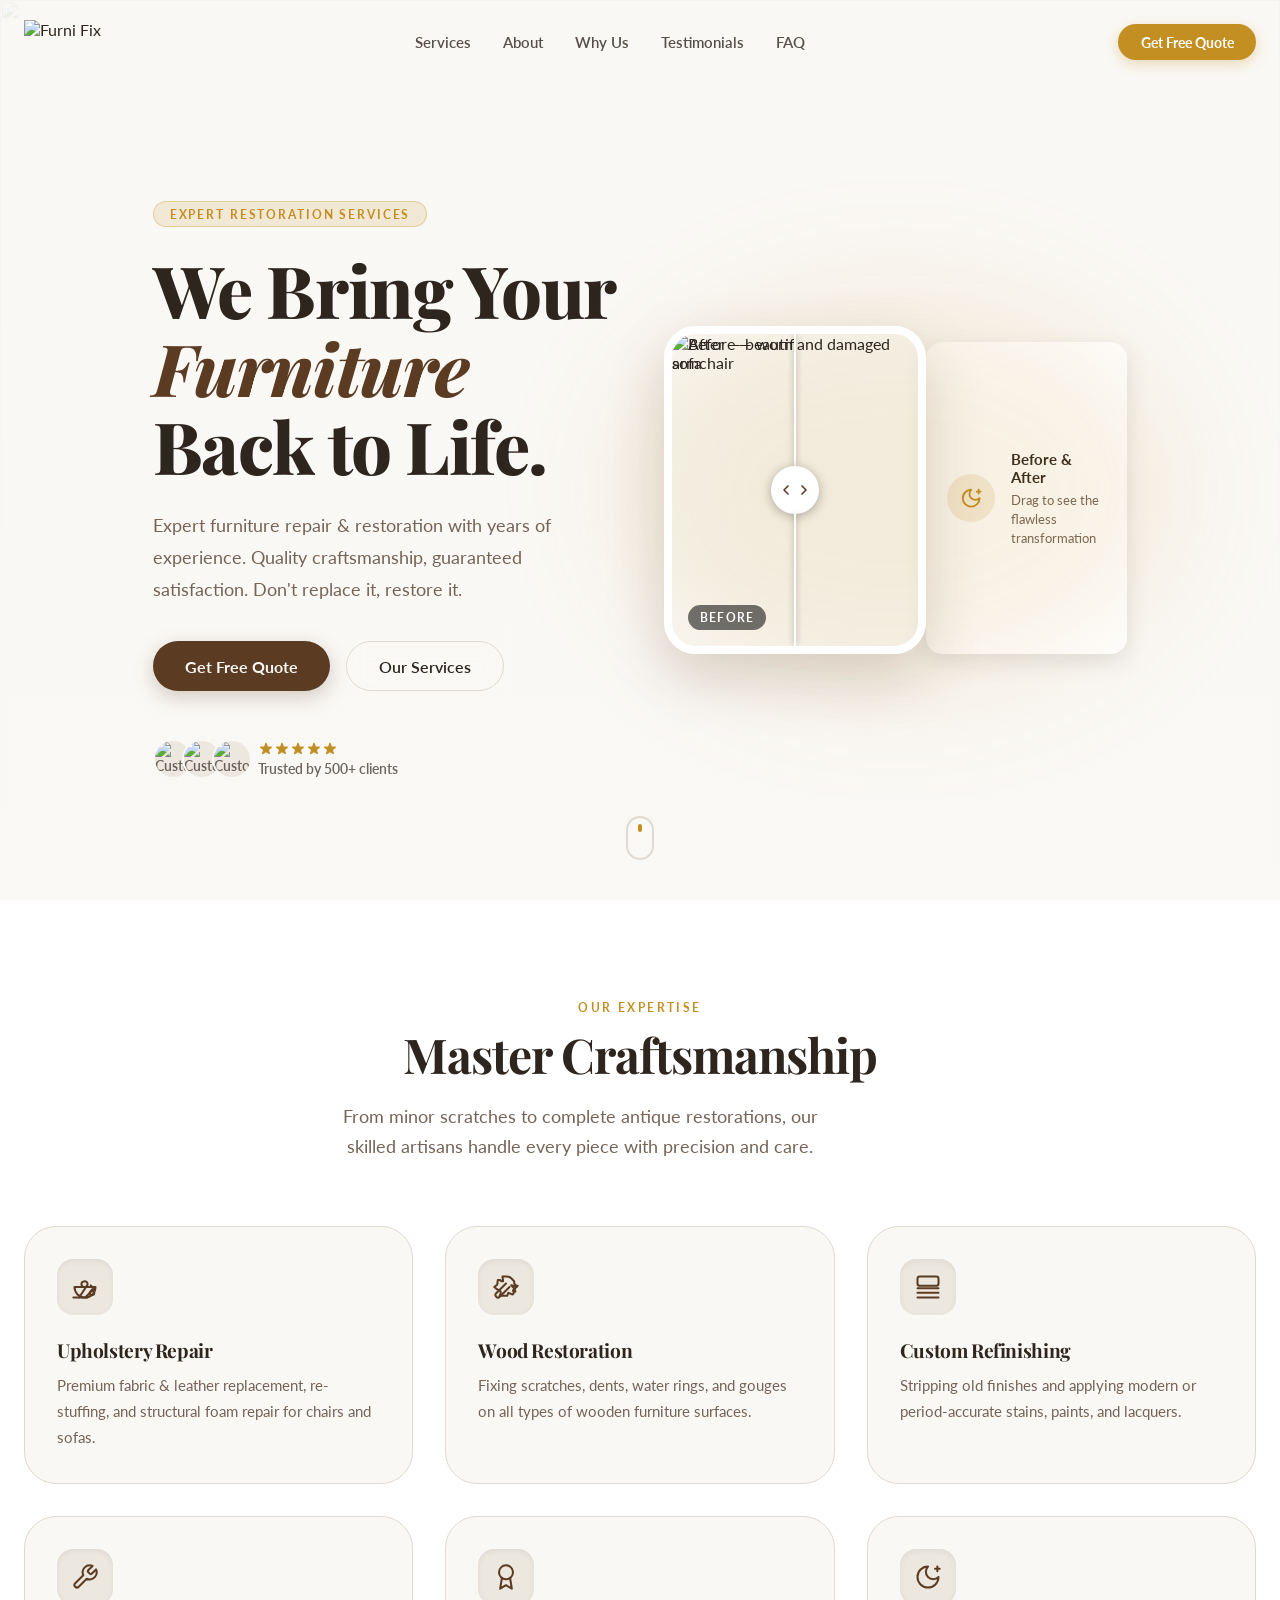
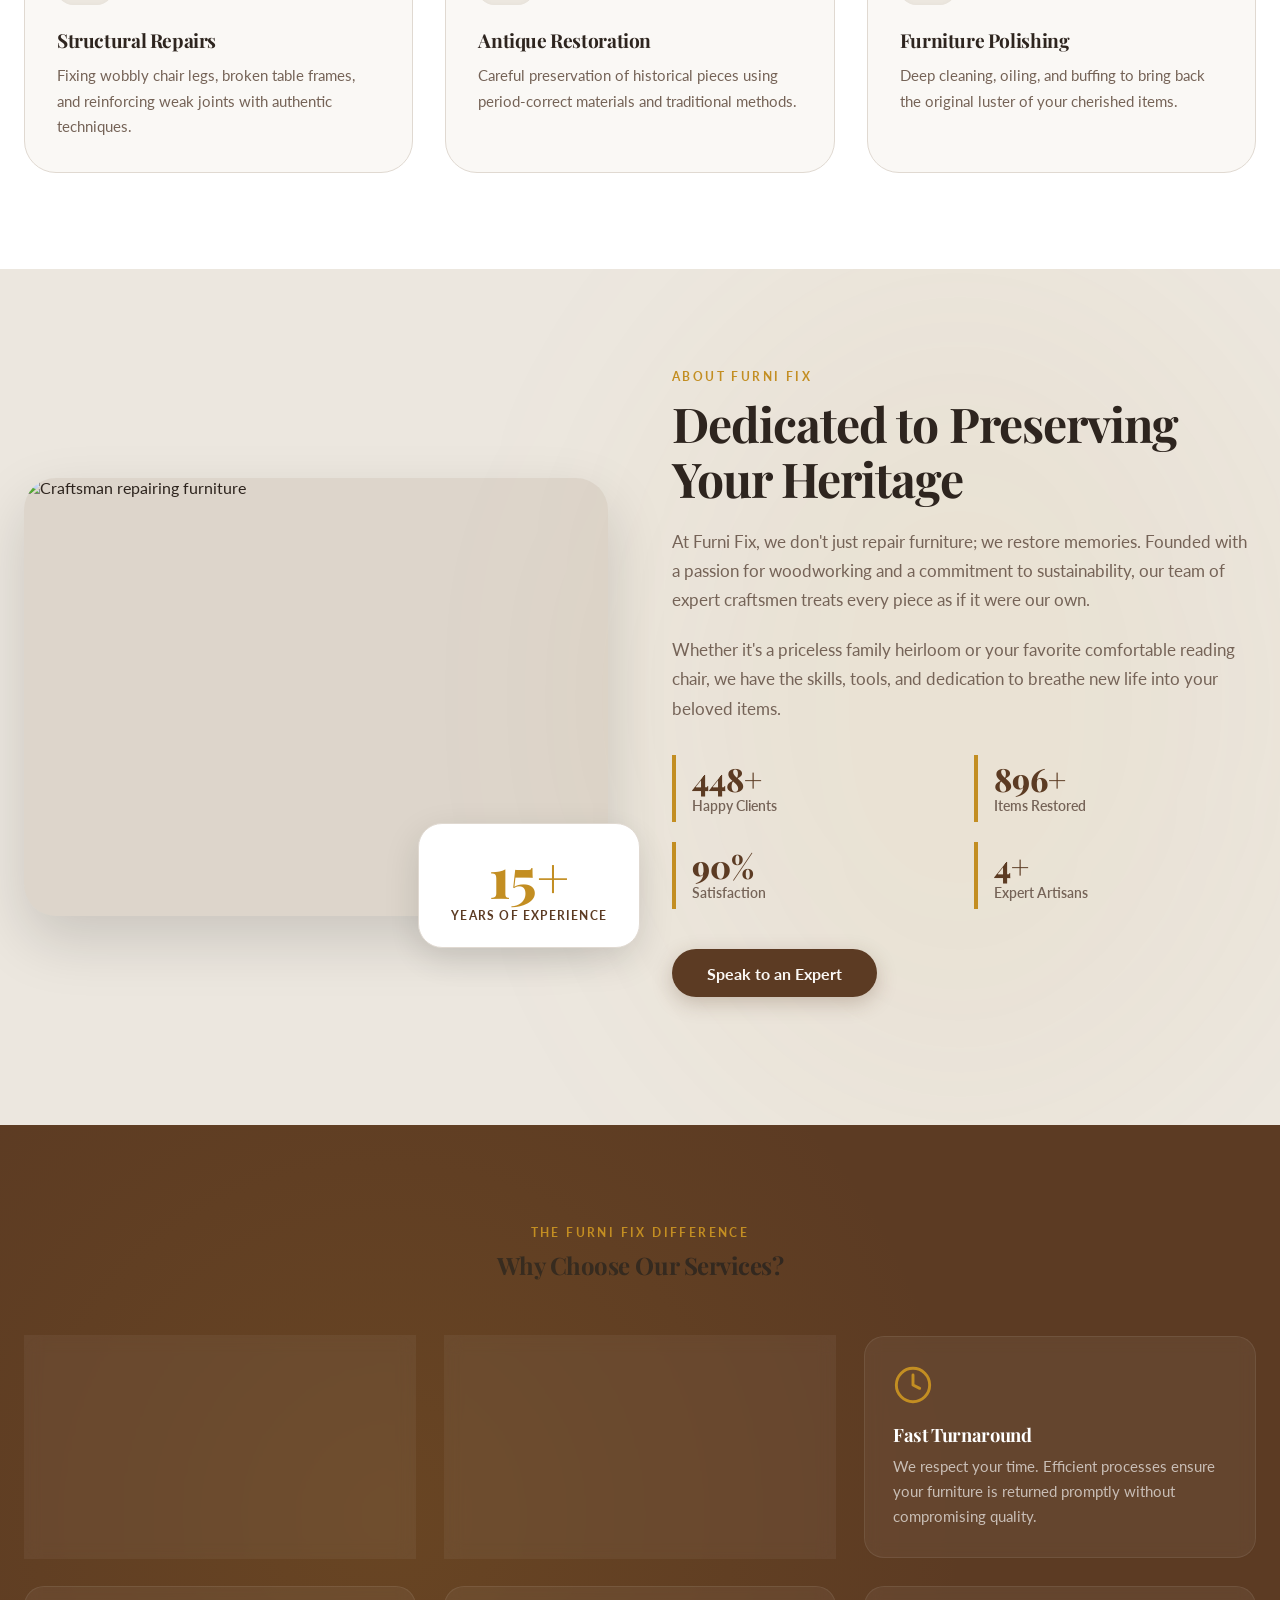
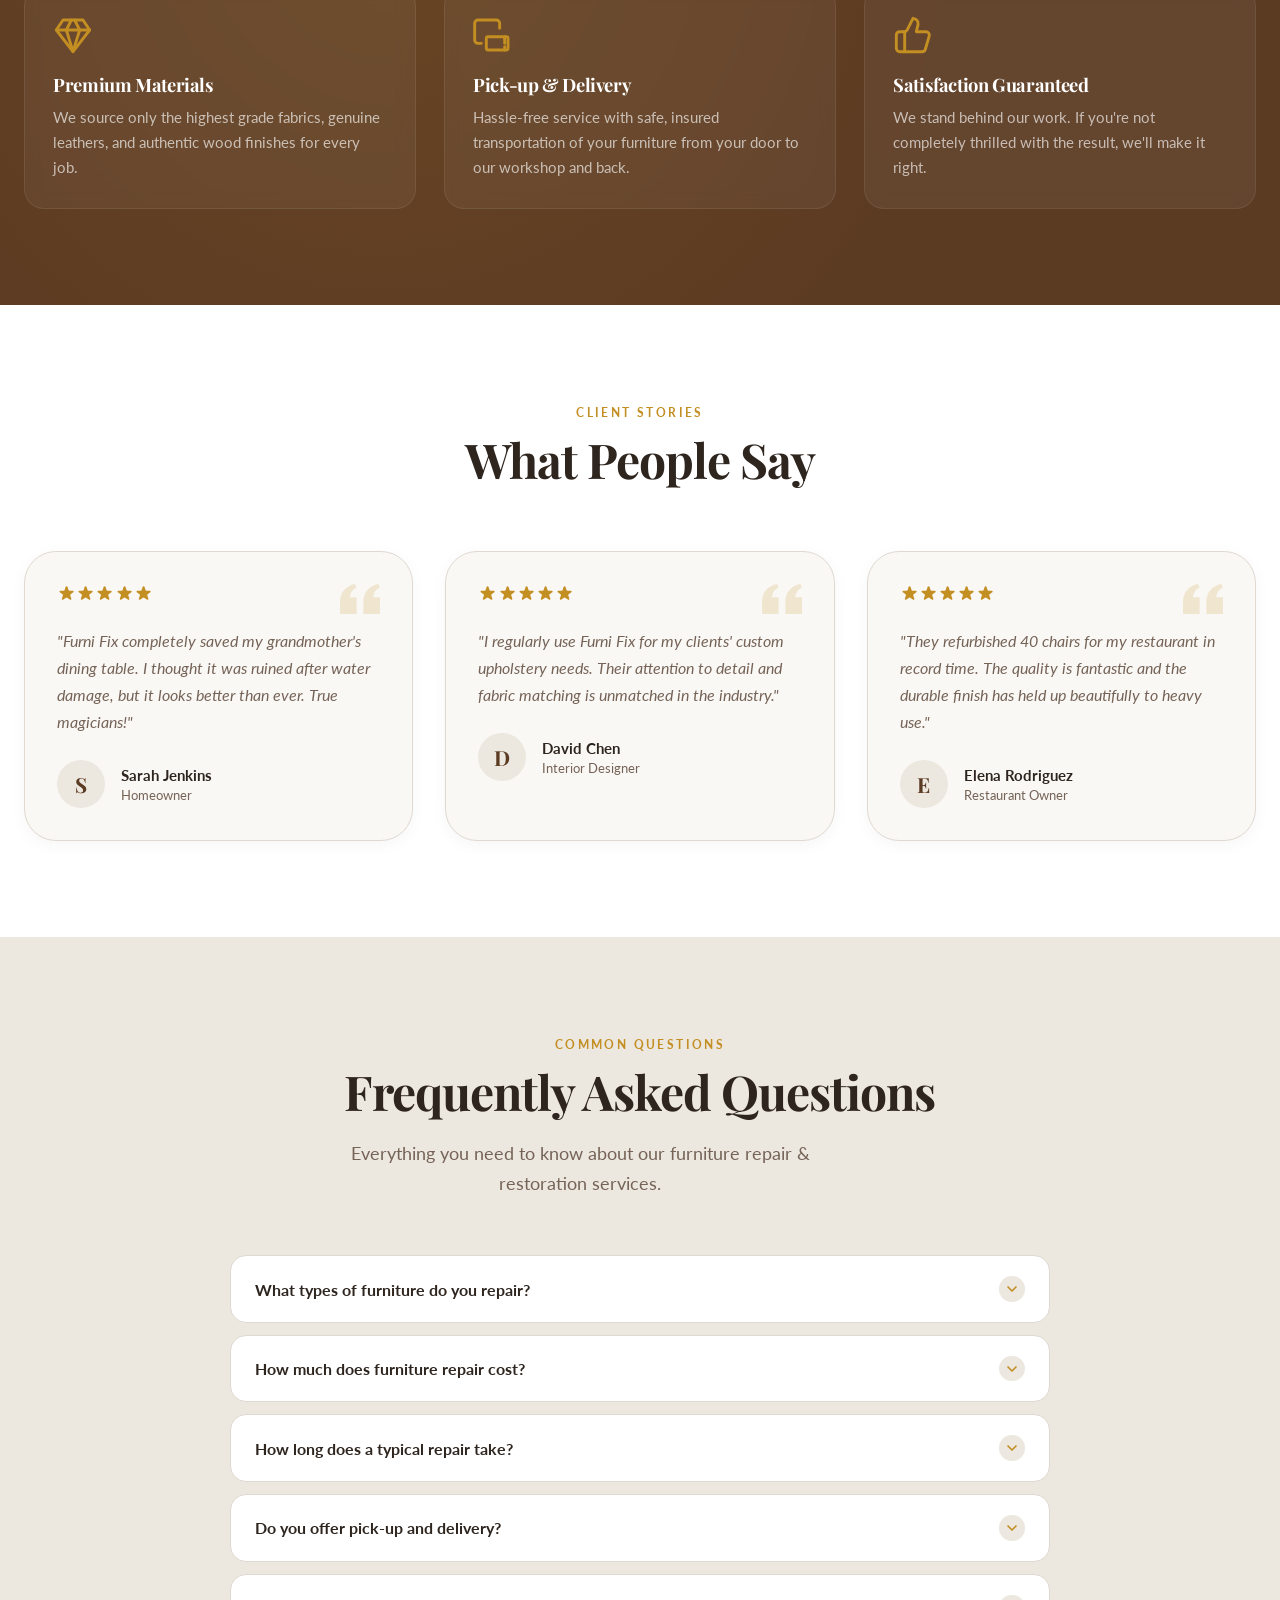
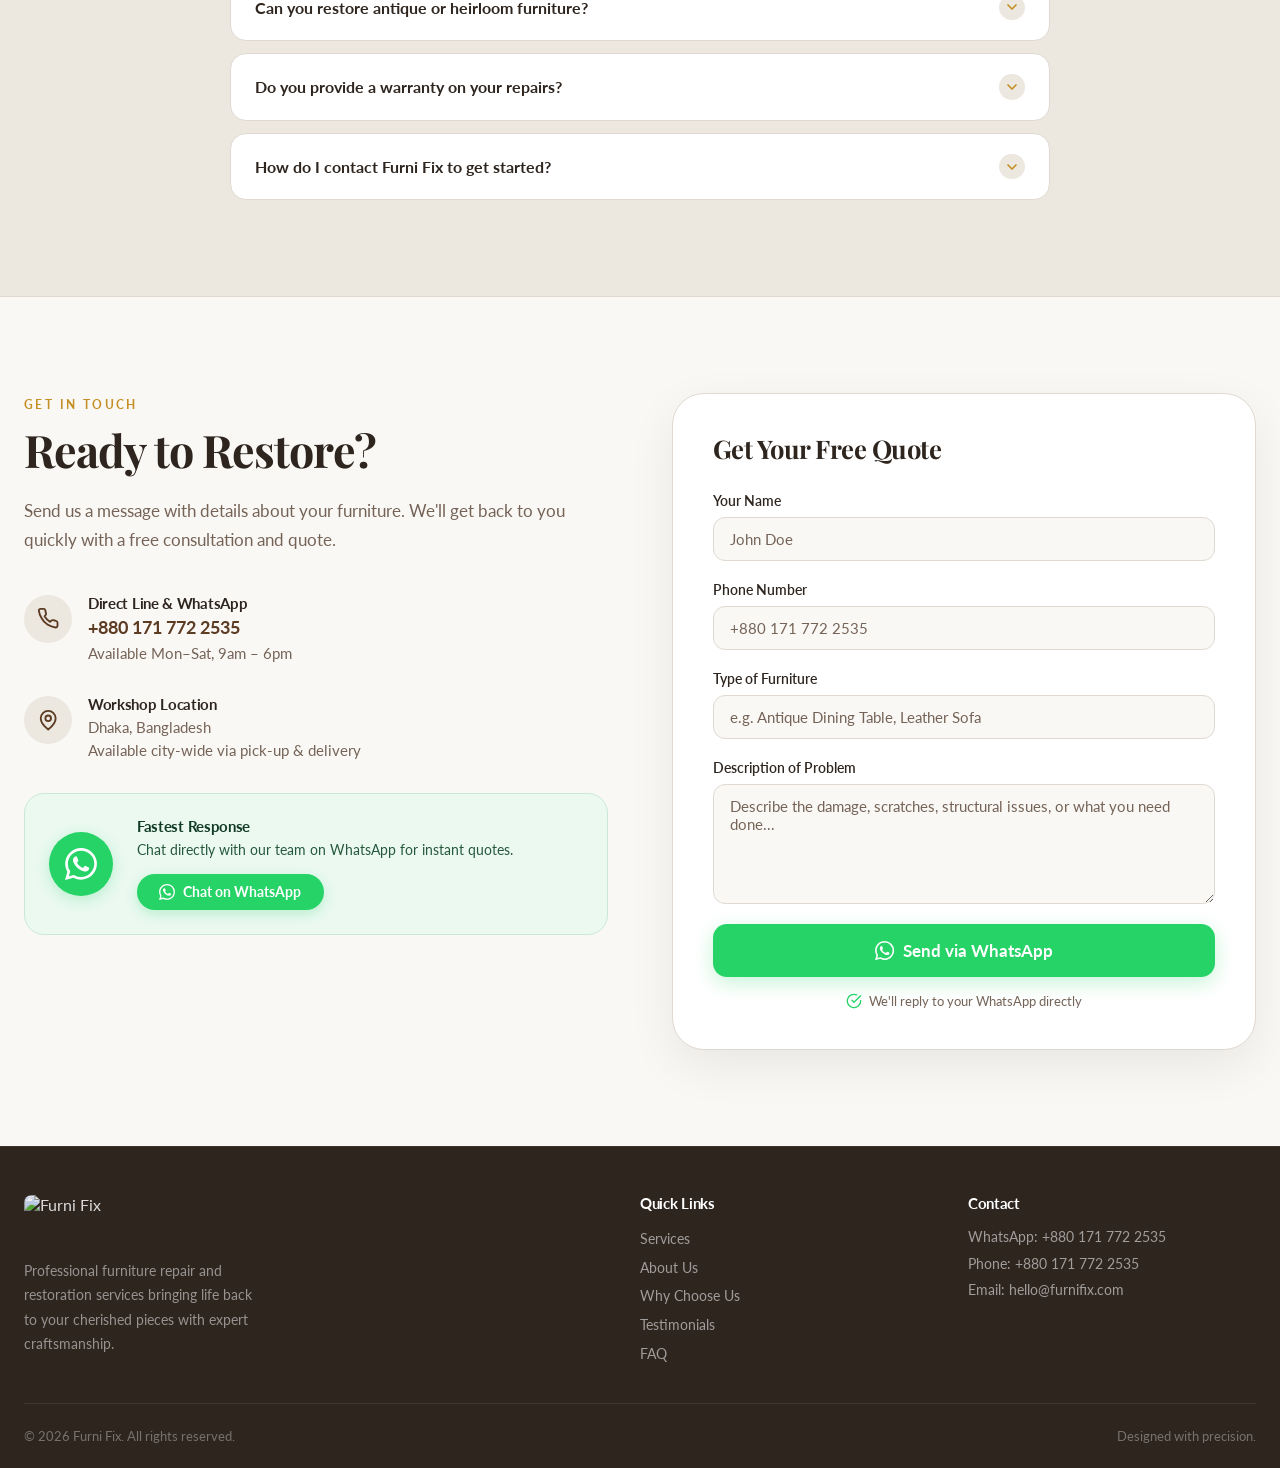
==== v3/index.html @ d0c49028 "added Favicon and Meta Share" ====
<!DOCTYPE html>
<html lang="en">
<head>
  <meta charset="UTF-8" />
  <meta name="viewport" content="width=device-width, initial-scale=1.0" />

  <!-- ── PRIMARY SEO ── -->
  <title>Furni Fix — Expert Furniture Repair & Restoration in Dhaka, Bangladesh</title>
  <link rel="icon" type="image/png" href="https://i.postimg.cc/NfFMKH6V/FAVICON.png">
  <meta name="description" content="Furni Fix offers professional furniture repair & restoration in Dhaka. We fix sofas, chairs, wooden tables, antiques & more. 500+ happy clients. Get a free WhatsApp quote today!" />
  <meta name="keywords" content="furniture repair Dhaka, furniture restoration Bangladesh, sofa repair, wood repair, upholstery repair, antique restoration, furniture polishing, Furni Fix" />
  <meta name="author" content="Furni Fix" />
  <meta name="robots" content="index, follow" />
  <link rel="canonical" href="https://furnifix.com/" />

  <!-- ── OPEN GRAPH (Facebook / LinkedIn / WhatsApp) ── -->
  <meta property="og:type" content="website" />
  <meta property="og:site_name" content="Furni Fix" />
  <meta property="og:title" content="Furni Fix — Expert Furniture Repair & Restoration in Dhaka" />
  <meta property="og:description" content="Professional furniture repair & restoration in Dhaka. We fix sofas, chairs, wooden tables & antiques. 500+ happy clients. Get a free quote on WhatsApp!" />
  <meta property="og:image" content="https://i.postimg.cc/pXQHXV7C/White-Black-Bold-Minimalist-Furniture-Collection-Instagram-Story-20260331-184851-0000.jpg?auto=format&fit=crop&w=1200&q=80" />
  <meta property="og:locale" content="en_BD" />

  <!-- ── TWITTER CARD ── -->
  <meta name="twitter:card" content="summary_large_image" />
  <meta name="twitter:title" content="Furni Fix — Expert Furniture Repair & Restoration" />
  <meta name="twitter:description" content="Professional furniture repair & restoration in Dhaka. Free quote via WhatsApp." />
  <meta name="twitter:image" content="https://images.unsplash.com/photo-1592078615290-033ee584e267?auto=format&fit=crop&w=1200&q=80" />

  <!-- ── TWITTER CARD ── -->
  <meta name="twitter:card" content="summary_large_image" />
  <meta name="twitter:title" content="Furni Fix — Expert Furniture Repair & Restoration" />
  <meta name="twitter:description" content="Professional furniture repair & restoration in Dhaka. Free quote via WhatsApp." />
  <meta name="twitter:image" content="https://images.unsplash.com/photo-1592078615290-033ee584e267?auto=format&fit=crop&w=1200&q=80" />

  <!-- ── STRUCTURED DATA (JSON-LD) ── -->
  <script type="application/ld+json">
  {
    "@context": "https://schema.org",
    "@type": "LocalBusiness",
    "name": "Furni Fix",
    "description": "Professional furniture repair and restoration services in Dhaka, Bangladesh. Expert craftsmen handling upholstery, wood restoration, antique pieces, and more.",
    "telephone": "+8801717722535",
    "priceRange": "$$",
    "image": "https://images.unsplash.com/photo-1592078615290-033ee584e267?auto=format&fit=crop&w=800&q=80",
    "address": {
      "@type": "PostalAddress",
      "addressLocality": "Dhaka",
      "addressCountry": "BD"
    },
    "openingHoursSpecification": [
      {
        "@type": "OpeningHoursSpecification",
        "dayOfWeek": ["Monday","Tuesday","Wednesday","Thursday","Friday","Saturday"],
        "opens": "09:00",
        "closes": "18:00"
      }
    ],
    "aggregateRating": {
      "@type": "AggregateRating",
      "ratingValue": "5",
      "reviewCount": "500"
    },
    "sameAs": ["https://wa.me/8801717722535"],
    "hasOfferCatalog": {
      "@type": "OfferCatalog",
      "name": "Furniture Repair Services",
      "itemListElement": [
        {"@type": "Offer", "itemOffered": {"@type": "Service", "name": "Upholstery Repair"}},
        {"@type": "Offer", "itemOffered": {"@type": "Service", "name": "Wood Restoration"}},
        {"@type": "Offer", "itemOffered": {"@type": "Service", "name": "Custom Refinishing"}},
        {"@type": "Offer", "itemOffered": {"@type": "Service", "name": "Structural Repairs"}},
        {"@type": "Offer", "itemOffered": {"@type": "Service", "name": "Antique Restoration"}},
        {"@type": "Offer", "itemOffered": {"@type": "Service", "name": "Furniture Polishing"}}
      ]
    },
    "potentialAction": {
      "@type": "ContactAction",
      "target": "https://wa.me/8801717722535",
      "name": "WhatsApp Us"
    }
  }
  </script>

  <!-- ── FAQ STRUCTURED DATA ── -->
  <script type="application/ld+json">
  {
    "@context": "https://schema.org",
    "@type": "FAQPage",
    "mainEntity": [
      {
        "@type": "Question",
        "name": "What types of furniture do you repair?",
        "acceptedAnswer": {"@type": "Answer", "text": "We repair all types — wooden furniture, sofas, armchairs, dining tables, beds, antiques, cabinets, and more."}
      },
      {
        "@type": "Question",
        "name": "Do you offer pick-up and delivery?",
        "acceptedAnswer": {"@type": "Answer", "text": "Yes! We provide insured door-to-door pick-up and delivery across Dhaka."}
      },
      {
        "@type": "Question",
        "name": "How long does a typical repair take?",
        "acceptedAnswer": {"@type": "Answer", "text": "Most repairs are completed within 3–7 business days depending on the complexity of the work."}
      },
      {
        "@type": "Question",
        "name": "How do I get a price quote?",
        "acceptedAnswer": {"@type": "Answer", "text": "Simply send us a WhatsApp message at +8801717722535 with a photo of your furniture and we'll provide a free quote within hours."}
      },
      {
        "@type": "Question",
        "name": "Do you work on antique or heirloom pieces?",
        "acceptedAnswer": {"@type": "Answer", "text": "Absolutely. We specialize in antique restoration using period-correct materials and traditional joinery techniques to preserve historical value."}
      }
    ]
  }
  </script>

  <link rel="stylesheet" href="style.css" />
</head>
<body>

  <!-- Progress bar -->
  <div id="progress-bar"></div>

  <!-- ===== NAVBAR ===== -->
  <header id="navbar">
    <div class="container nav-inner">
      <a href="#" class="logo" aria-label="Furni Fix Home">
        <img class="logo-img" src="https://i.postimg.cc/131dwY5B/Furni-Fix-Logos-inspired-by-HATIL-2-20260331-153311-00.png" alt="Furni Fix" />
      </a>

      <nav class="nav-links" aria-label="Main navigation">
        <a href="#services">Services</a>
        <a href="#about">About</a>
        <a href="#why-us">Why Us</a>
        <a href="#testimonials">Testimonials</a>
        <a href="#faq">FAQ</a>
      </nav>

      <a href="#contact" class="btn-nav-cta" id="nav-cta">Get Free Quote</a>

      <button class="hamburger" id="hamburger" aria-label="Open menu" aria-expanded="false">
        <span></span><span></span><span></span>
      </button>
    </div>
  </header>

  <!-- Mobile Menu -->
  <div class="mobile-menu" id="mobile-menu" role="dialog" aria-modal="true" aria-label="Navigation menu">
    <button class="mobile-close" id="mobile-close" aria-label="Close menu">&times;</button>
    <a href="#services" class="mobile-link">Services</a>
    <a href="#about" class="mobile-link">About</a>
    <a href="#why-us" class="mobile-link">Why Us</a>
    <a href="#testimonials" class="mobile-link">Testimonials</a>
    <a href="#faq" class="mobile-link">FAQ</a>
    <a href="#contact" class="mobile-link" style="color:var(--accent)">Get Free Quote</a>
  </div>

  <!-- ===== HERO ===== -->
  <section id="hero">
    <div class="hero-bg">
      <img src="https://images.unsplash.com/photo-1555041469-a586c61ea9bc?auto=format&fit=crop&w=1600&q=60" alt="" aria-hidden="true" />
      <div class="hero-bg-overlay"></div>
    </div>

    <div class="container">
      <div class="hero-inner">
        <!-- Text -->
        <div class="hero-content reveal-left">
          <div class="hero-badge">Expert Restoration Services</div>
          <h1 class="hero-title">
            We Bring Your<br>
            <span class="italic">Furniture</span><br>
            Back to Life.
          </h1>
          <p class="hero-desc">
            Expert furniture repair &amp; restoration with years of experience. Quality craftsmanship, guaranteed satisfaction. Don't replace it, restore it.
          </p>
          <div class="hero-btns">
            <a href="#contact" class="btn-primary">Get Free Quote</a>
            <a href="#services" class="btn-outline">Our Services</a>
          </div>
          <div class="hero-proof">
            <div class="avatars">
              <div class="avatar"><img src="https://images.unsplash.com/photo-1534528741775-53994a69daeb?auto=format&fit=crop&w=100&h=100&q=80" alt="Customer" /></div>
              <div class="avatar"><img src="https://images.unsplash.com/photo-1506794778202-cad84cf45f1d?auto=format&fit=crop&w=100&h=100&q=80" alt="Customer" /></div>
              <div class="avatar"><img src="https://images.unsplash.com/photo-1531746020798-e6953c6e8e04?auto=format&fit=crop&w=100&h=100&q=80" alt="Customer" /></div>
            </div>
            <div>
              <div class="stars">
                <!-- 5 stars -->
                <svg viewBox="0 0 20 20" fill="currentColor"><path d="M9.049 2.927c.3-.921 1.603-.921 1.902 0l1.07 3.292a1 1 0 00.95.69h3.462c.969 0 1.371 1.24.588 1.81l-2.8 2.034a1 1 0 00-.364 1.118l1.07 3.292c.3.921-.755 1.688-1.54 1.118l-2.8-2.034a1 1 0 00-1.175 0l-2.8 2.034c-.784.57-1.838-.197-1.539-1.118l1.07-3.292a1 1 0 00-.364-1.118L2.98 8.72c-.783-.57-.38-1.81.588-1.81h3.461a1 1 0 00.951-.69l1.07-3.292z"/></svg>
                <svg viewBox="0 0 20 20" fill="currentColor"><path d="M9.049 2.927c.3-.921 1.603-.921 1.902 0l1.07 3.292a1 1 0 00.95.69h3.462c.969 0 1.371 1.24.588 1.81l-2.8 2.034a1 1 0 00-.364 1.118l1.07 3.292c.3.921-.755 1.688-1.54 1.118l-2.8-2.034a1 1 0 00-1.175 0l-2.8 2.034c-.784.57-1.838-.197-1.539-1.118l1.07-3.292a1 1 0 00-.364-1.118L2.98 8.72c-.783-.57-.38-1.81.588-1.81h3.461a1 1 0 00.951-.69l1.07-3.292z"/></svg>
                <svg viewBox="0 0 20 20" fill="currentColor"><path d="M9.049 2.927c.3-.921 1.603-.921 1.902 0l1.07 3.292a1 1 0 00.95.69h3.462c.969 0 1.371 1.24.588 1.81l-2.8 2.034a1 1 0 00-.364 1.118l1.07 3.292c.3.921-.755 1.688-1.54 1.118l-2.8-2.034a1 1 0 00-1.175 0l-2.8 2.034c-.784.57-1.838-.197-1.539-1.118l1.07-3.292a1 1 0 00-.364-1.118L2.98 8.72c-.783-.57-.38-1.81.588-1.81h3.461a1 1 0 00.951-.69l1.07-3.292z"/></svg>
                <svg viewBox="0 0 20 20" fill="currentColor"><path d="M9.049 2.927c.3-.921 1.603-.921 1.902 0l1.07 3.292a1 1 0 00.95.69h3.462c.969 0 1.371 1.24.588 1.81l-2.8 2.034a1 1 0 00-.364 1.118l1.07 3.292c.3.921-.755 1.688-1.54 1.118l-2.8-2.034a1 1 0 00-1.175 0l-2.8 2.034c-.784.57-1.838-.197-1.539-1.118l1.07-3.292a1 1 0 00-.364-1.118L2.98 8.72c-.783-.57-.38-1.81.588-1.81h3.461a1 1 0 00.951-.69l1.07-3.292z"/></svg>
                <svg viewBox="0 0 20 20" fill="currentColor"><path d="M9.049 2.927c.3-.921 1.603-.921 1.902 0l1.07 3.292a1 1 0 00.95.69h3.462c.969 0 1.371 1.24.588 1.81l-2.8 2.034a1 1 0 00-.364 1.118l1.07 3.292c.3.921-.755 1.688-1.54 1.118l-2.8-2.034a1 1 0 00-1.175 0l-2.8 2.034c-.784.57-1.838-.197-1.539-1.118l1.07-3.292a1 1 0 00-.364-1.118L2.98 8.72c-.783-.57-.38-1.81.588-1.81h3.461a1 1 0 00.951-.69l1.07-3.292z"/></svg>
              </div>
              <span>Trusted by 500+ clients</span>
            </div>
          </div>
        </div>

        <!-- Before / After Slider -->
         <div class="hero-img-wrap reveal-right">
          <div class="hero-img-glow"></div>
          <div class="ba-container" id="ba-slider" role="img" aria-label="Before and after furniture restoration comparison">
            <!-- BEFORE (bottom layer — damaged) -->
            <div class="ba-before">
              <img src="https://i.postimg.cc/HkgtN2T7/Before-Restoration-I-Furni-Fix.jpg?auto=format&fit=crop&w=800&q=80" alt="Before — worn and damaged sofa" />
              <span class="ba-label ba-label-before">Before</span>
            </div>
            <!-- AFTER (top layer — restored, clipped) -->
            <div class="ba-after" id="ba-after">
              <img src="https://i.postimg.cc/0yz9LpZx/After-Restoration-I-Furni-Fix.jpg?auto=format&fit=crop&w=800&q=80" alt="After — beautifully restored armchair" />
              <span class="ba-label ba-label-after">After</span>
            </div>
            <!-- Divider handle -->
            <div class="ba-handle" id="ba-handle" aria-label="Drag to compare before and after">
              <div class="ba-line"></div>
              <div class="ba-circle">
                <svg xmlns="http://www.w3.org/2000/svg" viewBox="0 0 24 24" fill="none" stroke="currentColor" stroke-width="2.5" stroke-linecap="round" stroke-linejoin="round"><polyline points="15 18 9 12 15 6"/></svg>
                <svg xmlns="http://www.w3.org/2000/svg" viewBox="0 0 24 24" fill="none" stroke="currentColor" stroke-width="2.5" stroke-linecap="round" stroke-linejoin="round"><polyline points="9 18 15 12 9 6"/></svg>
              </div>
              <div class="ba-line"></div>
            </div>
          </div>
          <!-- Badge below the slider -->
          <div class="ba-badge">
            <div class="ba-badge-icon">
              <svg xmlns="http://www.w3.org/2000/svg" viewBox="0 0 24 24" fill="none" stroke="currentColor" stroke-width="2" stroke-linecap="round" stroke-linejoin="round"><path d="M12 3a6 6 0 0 0 9 9 9 9 0 1 1-9-9Z"/><path d="M20 3v4"/><path d="M22 5h-4"/></svg>
            </div>
            <div>
              <strong>Before &amp; After</strong>
              <span>Drag to see the flawless transformation</span>
            </div>
          </div>
        </div>
      </div>
    </div>

    <!-- Scroll indicator -->
    <div class="scroll-indicator" aria-hidden="true">
      <div class="scroll-dot"></div>
    </div>
  </section>

  <!-- ===== SERVICES ===== -->
  <section id="services">
    <div class="container">
      <div class="services-header">
        <span class="section-label">Our Expertise</span>
        <h2 class="section-title">Master Craftsmanship</h2>
        <p class="section-desc">From minor scratches to complete antique restorations, our skilled artisans handle every piece with precision and care.</p>
      </div>

      <div class="services-grid">
        <!-- Card 1 -->
        <div class="service-card reveal" style="--delay:.0s">
          <div class="service-icon">
            <svg xmlns="http://www.w3.org/2000/svg" viewBox="0 0 24 24" fill="none" stroke="currentColor" stroke-width="1.75" stroke-linecap="round" stroke-linejoin="round">
              <path d="M3 12a9 9 0 0 0 9 9 9 9 0 0 0 9-9H3z"/><path d="M11.38 12a2.4 2.4 0 0 1-.4-4.77 2.4 2.4 0 0 1 3.2 2.77L7 21"/><path d="m16.9 10.67 2.8 2.8-7.1 7.1"/><path d="M2 21h12"/><path d="M18 14.3c.7 .8 2 2.2 2 2.5C20 18 19.1 19 18 19s-2-1-2-2.2c0-.3 1.3-1.7 2-2.5"/>
            </svg>
          </div>
          <h4>Upholstery Repair</h4>
          <p>Premium fabric &amp; leather replacement, re-stuffing, and structural foam repair for chairs and sofas.</p>
        </div>
        <!-- Card 2 -->
        <div class="service-card reveal" style="--delay:.1s">
          <div class="service-icon">
            <svg xmlns="http://www.w3.org/2000/svg" viewBox="0 0 24 24" fill="none" stroke="currentColor" stroke-width="1.75" stroke-linecap="round" stroke-linejoin="round">
              <path d="m15 12-8.373 8.373a1 1 0 1 1-3-3L12 9"/><path d="m18 15 4-4"/><path d="m21.5 11.5-1.914-1.914A2 2 0 0 1 19 8.172V7l-2.26-2.26a6 6 0 0 0-4.202-1.756L9 3 9.5 7H8l-1-1H5l-.5 4L2 12c1 1 2 2 3.5 2.5l1.5 1c.833.833 .5 2.5-.5 4h6.5l1-2.5 1.5.5 2 1 1-1v-2l1.5.5c0-2-1-3-3.5-5.5z"/>
            </svg>
          </div>
          <h4>Wood Restoration</h4>
          <p>Fixing scratches, dents, water rings, and gouges on all types of wooden furniture surfaces.</p>
        </div>
        <!-- Card 3 -->
        <div class="service-card reveal" style="--delay:.2s">
          <div class="service-icon">
            <svg xmlns="http://www.w3.org/2000/svg" viewBox="0 0 24 24" fill="none" stroke="currentColor" stroke-width="1.75" stroke-linecap="round" stroke-linejoin="round">
              <path d="M19 3H5c-1.1 0-2 .9-2 2v4c0 1.1.9 2 2 2h14c1.1 0 2-.9 2-2V5c0-1.1-.9-2-2-2z"/><path d="M3 13h18"/><path d="M3 17h18"/><path d="M3 21h18"/>
            </svg>
          </div>
          <h4>Custom Refinishing</h4>
          <p>Stripping old finishes and applying modern or period-accurate stains, paints, and lacquers.</p>
        </div>
        <!-- Card 4 -->
        <div class="service-card reveal" style="--delay:.3s">
          <div class="service-icon">
            <svg xmlns="http://www.w3.org/2000/svg" viewBox="0 0 24 24" fill="none" stroke="currentColor" stroke-width="1.75" stroke-linecap="round" stroke-linejoin="round">
              <path d="M14.7 6.3a1 1 0 0 0 0 1.4l1.6 1.6a1 1 0 0 0 1.4 0l3.77-3.77a6 6 0 0 1-7.94 7.94l-6.91 6.91a2.12 2.12 0 0 1-3-3l6.91-6.91a6 6 0 0 1 7.94-7.94l-3.76 3.76z"/>
            </svg>
          </div>
          <h4>Structural Repairs</h4>
          <p>Fixing wobbly chair legs, broken table frames, and reinforcing weak joints with authentic techniques.</p>
        </div>
        <!-- Card 5 -->
        <div class="service-card reveal" style="--delay:.4s">
          <div class="service-icon">
            <svg xmlns="http://www.w3.org/2000/svg" viewBox="0 0 24 24" fill="none" stroke="currentColor" stroke-width="1.75" stroke-linecap="round" stroke-linejoin="round">
              <circle cx="12" cy="8" r="6"/><path d="M15.477 12.89 17 22l-5-3-5 3 1.523-9.11"/>
            </svg>
          </div>
          <h4>Antique Restoration</h4>
          <p>Careful preservation of historical pieces using period-correct materials and traditional methods.</p>
        </div>
        <!-- Card 6 -->
        <div class="service-card reveal" style="--delay:.5s">
          <div class="service-icon">
            <svg xmlns="http://www.w3.org/2000/svg" viewBox="0 0 24 24" fill="none" stroke="currentColor" stroke-width="1.75" stroke-linecap="round" stroke-linejoin="round">
              <path d="M12 3a6 6 0 0 0 9 9 9 9 0 1 1-9-9Z"/><path d="M20 3v4"/><path d="M22 5h-4"/>
            </svg>
          </div>
          <h4>Furniture Polishing</h4>
          <p>Deep cleaning, oiling, and buffing to bring back the original luster of your cherished items.</p>
        </div>
      </div>
    </div>
  </section>

  <!-- ===== ABOUT ===== -->
  <section id="about">
    <div class="container">
      <div class="about-grid">
        <!-- Image -->
        <div class="about-img-wrap reveal-left">
          <div class="about-img-inner">
            <img src="https://images.unsplash.com/photo-1540638349517-3abd5afc5847?auto=format&fit=crop&w=1000&q=80" alt="Craftsman repairing furniture" />
          </div>
          <div class="experience-badge">
            <span class="num">15+</span>
            <span class="lbl">Years of Experience</span>
          </div>
        </div>

        <!-- Text -->
        <div class="about-text reveal-right">
          <span class="section-label">About Furni Fix</span>
          <h2 class="section-title">Dedicated to Preserving Your Heritage</h2>
          <p>At Furni Fix, we don't just repair furniture; we restore memories. Founded with a passion for woodworking and a commitment to sustainability, our team of expert craftsmen treats every piece as if it were our own.</p>
          <p>Whether it's a priceless family heirloom or your favorite comfortable reading chair, we have the skills, tools, and dedication to breathe new life into your beloved items.</p>

          <div class="stats-grid">
            <div class="stat-item">
              <span class="stat-num">500+</span>
              <span class="stat-lbl">Happy Clients</span>
            </div>
            <div class="stat-item">
              <span class="stat-num">1000+</span>
              <span class="stat-lbl">Items Restored</span>
            </div>
            <div class="stat-item">
              <span class="stat-num">100%</span>
              <span class="stat-lbl">Satisfaction</span>
            </div>
            <div class="stat-item">
              <span class="stat-num">5+</span>
              <span class="stat-lbl">Expert Artisans</span>
            </div>
          </div>

          <a href="#contact" class="btn-brown">Speak to an Expert</a>
        </div>
      </div>
    </div>
  </section>

  <!-- ===== WHY US ===== -->
  <section id="why-us">
    <div class="container">
      <div class="why-header">
        <span class="section-label">The Furni Fix Difference</span>
        <h2>Why Choose Our Services?</h2>
      </div>

      <div class="why-grid">
        <div class="why-card reveal-scale" style="--delay:.0s">
          <div class="why-icon">
            <svg xmlns="http://www.w3.org/2000/svg" viewBox="0 0 24 24" fill="none" stroke="currentColor" stroke-width="1.75" stroke-linecap="round" stroke-linejoin="round">
              <circle cx="12" cy="8" r="6"/><path d="M15.477 12.89 17 22l-5-3-5 3 1.523-9.11"/>
            </svg>
          </div>
          <h4>Expert Craftsmen</h4>
          <p>Highly trained professionals with decades of combined experience in specialized restoration techniques.</p>
        </div>
        <div class="why-card reveal-scale" style="--delay:.1s">
          <div class="why-icon">
            <svg xmlns="http://www.w3.org/2000/svg" viewBox="0 0 24 24" fill="none" stroke="currentColor" stroke-width="1.75" stroke-linecap="round" stroke-linejoin="round">
              <circle cx="12" cy="12" r="10"/><path d="M16 8h-6a2 2 0 1 0 0 4h4a2 2 0 1 1 0 4H8"/><path d="M12 18V6"/>
            </svg>
          </div>
          <h4>Transparent Pricing</h4>
          <p>Honest, upfront quotes with no hidden fees. Premium service at competitive market rates.</p>
        </div>
        <div class="why-card reveal-scale" style="--delay:.2s">
          <div class="why-icon">
            <svg xmlns="http://www.w3.org/2000/svg" viewBox="0 0 24 24" fill="none" stroke="currentColor" stroke-width="1.75" stroke-linecap="round" stroke-linejoin="round">
              <circle cx="12" cy="12" r="10"/><polyline points="12,6 12,12 16,14"/>
            </svg>
          </div>
          <h4>Fast Turnaround</h4>
          <p>We respect your time. Efficient processes ensure your furniture is returned promptly without compromising quality.</p>
        </div>
        <div class="why-card reveal-scale" style="--delay:.3s">
          <div class="why-icon">
            <svg xmlns="http://www.w3.org/2000/svg" viewBox="0 0 24 24" fill="none" stroke="currentColor" stroke-width="1.75" stroke-linecap="round" stroke-linejoin="round">
              <path d="M6 3h12l4 6-10 13L2 9Z"/><path d="M11 3 8 9l4 13 4-13-3-6"/><path d="M2 9h20"/>
            </svg>
          </div>
          <h4>Premium Materials</h4>
          <p>We source only the highest grade fabrics, genuine leathers, and authentic wood finishes for every job.</p>
        </div>
        <div class="why-card reveal-scale" style="--delay:.4s">
          <div class="why-icon">
            <svg xmlns="http://www.w3.org/2000/svg" viewBox="0 0 24 24" fill="none" stroke="currentColor" stroke-width="1.75" stroke-linecap="round" stroke-linejoin="round">
              <path d="M5 17H3a2 2 0 0 1-2-2V5a2 2 0 0 1 2-2h11a2 2 0 0 1 2 2v3"/><rect width="13" height="8" x="8" y="13" rx="1"/><path d="M19 17v-4"/><path d="M19 21v-2"/>
            </svg>
          </div>
          <h4>Pick-up &amp; Delivery</h4>
          <p>Hassle-free service with safe, insured transportation of your furniture from your door to our workshop and back.</p>
        </div>
        <div class="why-card reveal-scale" style="--delay:.5s">
          <div class="why-icon">
            <svg xmlns="http://www.w3.org/2000/svg" viewBox="0 0 24 24" fill="none" stroke="currentColor" stroke-width="1.75" stroke-linecap="round" stroke-linejoin="round">
              <path d="M7 10v12"/><path d="M15 5.88 14 10h5.83a2 2 0 0 1 1.92 2.56l-2.33 8A2 2 0 0 1 17.5 22H4a2 2 0 0 1-2-2v-8a2 2 0 0 1 2-2h2.76a2 2 0 0 0 1.79-1.11L12 2a3.13 3.13 0 0 1 3 3.88Z"/>
            </svg>
          </div>
          <h4>Satisfaction Guaranteed</h4>
          <p>We stand behind our work. If you're not completely thrilled with the result, we'll make it right.</p>
        </div>
      </div>
    </div>
  </section>

  <!-- ===== TESTIMONIALS ===== -->
  <section id="testimonials">
    <div class="container">
      <div class="test-header">
        <span class="section-label">Client Stories</span>
        <h2 class="section-title">What People Say</h2>
      </div>

      <div class="test-grid">
        <div class="test-card reveal" style="--delay:.0s">
          <div class="test-quote-icon" aria-hidden="true">
            <svg viewBox="0 0 24 24" fill="currentColor"><path d="M14.017 18L14.017 10.609C14.017 4.905 17.748 1.039 23 0L23.995 2.151C21.563 3.068 20 5.789 20 8H24V18H14.017ZM0 18V10.609C0 4.905 3.748 1.038 9 0L9.996 2.151C7.563 3.068 6 5.789 6 8H9.983L9.983 18L0 18Z"/></svg>
          </div>
          <div class="test-stars">
            <svg viewBox="0 0 20 20" fill="currentColor"><path d="M9.049 2.927c.3-.921 1.603-.921 1.902 0l1.07 3.292a1 1 0 00.95.69h3.462c.969 0 1.371 1.24.588 1.81l-2.8 2.034a1 1 0 00-.364 1.118l1.07 3.292c.3.921-.755 1.688-1.54 1.118l-2.8-2.034a1 1 0 00-1.175 0l-2.8 2.034c-.784.57-1.838-.197-1.539-1.118l1.07-3.292a1 1 0 00-.364-1.118L2.98 8.72c-.783-.57-.38-1.81.588-1.81h3.461a1 1 0 00.951-.69l1.07-3.292z"/></svg>
            <svg viewBox="0 0 20 20" fill="currentColor"><path d="M9.049 2.927c.3-.921 1.603-.921 1.902 0l1.07 3.292a1 1 0 00.95.69h3.462c.969 0 1.371 1.24.588 1.81l-2.8 2.034a1 1 0 00-.364 1.118l1.07 3.292c.3.921-.755 1.688-1.54 1.118l-2.8-2.034a1 1 0 00-1.175 0l-2.8 2.034c-.784.57-1.838-.197-1.539-1.118l1.07-3.292a1 1 0 00-.364-1.118L2.98 8.72c-.783-.57-.38-1.81.588-1.81h3.461a1 1 0 00.951-.69l1.07-3.292z"/></svg>
            <svg viewBox="0 0 20 20" fill="currentColor"><path d="M9.049 2.927c.3-.921 1.603-.921 1.902 0l1.07 3.292a1 1 0 00.95.69h3.462c.969 0 1.371 1.24.588 1.81l-2.8 2.034a1 1 0 00-.364 1.118l1.07 3.292c.3.921-.755 1.688-1.54 1.118l-2.8-2.034a1 1 0 00-1.175 0l-2.8 2.034c-.784.57-1.838-.197-1.539-1.118l1.07-3.292a1 1 0 00-.364-1.118L2.98 8.72c-.783-.57-.38-1.81.588-1.81h3.461a1 1 0 00.951-.69l1.07-3.292z"/></svg>
            <svg viewBox="0 0 20 20" fill="currentColor"><path d="M9.049 2.927c.3-.921 1.603-.921 1.902 0l1.07 3.292a1 1 0 00.95.69h3.462c.969 0 1.371 1.24.588 1.81l-2.8 2.034a1 1 0 00-.364 1.118l1.07 3.292c.3.921-.755 1.688-1.54 1.118l-2.8-2.034a1 1 0 00-1.175 0l-2.8 2.034c-.784.57-1.838-.197-1.539-1.118l1.07-3.292a1 1 0 00-.364-1.118L2.98 8.72c-.783-.57-.38-1.81.588-1.81h3.461a1 1 0 00.951-.69l1.07-3.292z"/></svg>
            <svg viewBox="0 0 20 20" fill="currentColor"><path d="M9.049 2.927c.3-.921 1.603-.921 1.902 0l1.07 3.292a1 1 0 00.95.69h3.462c.969 0 1.371 1.24.588 1.81l-2.8 2.034a1 1 0 00-.364 1.118l1.07 3.292c.3.921-.755 1.688-1.54 1.118l-2.8-2.034a1 1 0 00-1.175 0l-2.8 2.034c-.784.57-1.838-.197-1.539-1.118l1.07-3.292a1 1 0 00-.364-1.118L2.98 8.72c-.783-.57-.38-1.81.588-1.81h3.461a1 1 0 00.951-.69l1.07-3.292z"/></svg>
          </div>
          <blockquote>"Furni Fix completely saved my grandmother's dining table. I thought it was ruined after water damage, but it looks better than ever. True magicians!"</blockquote>
          <div class="test-author">
            <div class="test-avatar">S</div>
            <div>
              <strong>Sarah Jenkins</strong>
              <span>Homeowner</span>
            </div>
          </div>
        </div>

        <div class="test-card reveal" style="--delay:.2s">
          <div class="test-quote-icon" aria-hidden="true">
            <svg viewBox="0 0 24 24" fill="currentColor"><path d="M14.017 18L14.017 10.609C14.017 4.905 17.748 1.039 23 0L23.995 2.151C21.563 3.068 20 5.789 20 8H24V18H14.017ZM0 18V10.609C0 4.905 3.748 1.038 9 0L9.996 2.151C7.563 3.068 6 5.789 6 8H9.983L9.983 18L0 18Z"/></svg>
          </div>
          <div class="test-stars">
            <svg viewBox="0 0 20 20" fill="currentColor"><path d="M9.049 2.927c.3-.921 1.603-.921 1.902 0l1.07 3.292a1 1 0 00.95.69h3.462c.969 0 1.371 1.24.588 1.81l-2.8 2.034a1 1 0 00-.364 1.118l1.07 3.292c.3.921-.755 1.688-1.54 1.118l-2.8-2.034a1 1 0 00-1.175 0l-2.8 2.034c-.784.57-1.838-.197-1.539-1.118l1.07-3.292a1 1 0 00-.364-1.118L2.98 8.72c-.783-.57-.38-1.81.588-1.81h3.461a1 1 0 00.951-.69l1.07-3.292z"/></svg>
            <svg viewBox="0 0 20 20" fill="currentColor"><path d="M9.049 2.927c.3-.921 1.603-.921 1.902 0l1.07 3.292a1 1 0 00.95.69h3.462c.969 0 1.371 1.24.588 1.81l-2.8 2.034a1 1 0 00-.364 1.118l1.07 3.292c.3.921-.755 1.688-1.54 1.118l-2.8-2.034a1 1 0 00-1.175 0l-2.8 2.034c-.784.57-1.838-.197-1.539-1.118l1.07-3.292a1 1 0 00-.364-1.118L2.98 8.72c-.783-.57-.38-1.81.588-1.81h3.461a1 1 0 00.951-.69l1.07-3.292z"/></svg>
            <svg viewBox="0 0 20 20" fill="currentColor"><path d="M9.049 2.927c.3-.921 1.603-.921 1.902 0l1.07 3.292a1 1 0 00.95.69h3.462c.969 0 1.371 1.24.588 1.81l-2.8 2.034a1 1 0 00-.364 1.118l1.07 3.292c.3.921-.755 1.688-1.54 1.118l-2.8-2.034a1 1 0 00-1.175 0l-2.8 2.034c-.784.57-1.838-.197-1.539-1.118l1.07-3.292a1 1 0 00-.364-1.118L2.98 8.72c-.783-.57-.38-1.81.588-1.81h3.461a1 1 0 00.951-.69l1.07-3.292z"/></svg>
            <svg viewBox="0 0 20 20" fill="currentColor"><path d="M9.049 2.927c.3-.921 1.603-.921 1.902 0l1.07 3.292a1 1 0 00.95.69h3.462c.969 0 1.371 1.24.588 1.81l-2.8 2.034a1 1 0 00-.364 1.118l1.07 3.292c.3.921-.755 1.688-1.54 1.118l-2.8-2.034a1 1 0 00-1.175 0l-2.8 2.034c-.784.57-1.838-.197-1.539-1.118l1.07-3.292a1 1 0 00-.364-1.118L2.98 8.72c-.783-.57-.38-1.81.588-1.81h3.461a1 1 0 00.951-.69l1.07-3.292z"/></svg>
            <svg viewBox="0 0 20 20" fill="currentColor"><path d="M9.049 2.927c.3-.921 1.603-.921 1.902 0l1.07 3.292a1 1 0 00.95.69h3.462c.969 0 1.371 1.24.588 1.81l-2.8 2.034a1 1 0 00-.364 1.118l1.07 3.292c.3.921-.755 1.688-1.54 1.118l-2.8-2.034a1 1 0 00-1.175 0l-2.8 2.034c-.784.57-1.838-.197-1.539-1.118l1.07-3.292a1 1 0 00-.364-1.118L2.98 8.72c-.783-.57-.38-1.81.588-1.81h3.461a1 1 0 00.951-.69l1.07-3.292z"/></svg>
          </div>
          <blockquote>"I regularly use Furni Fix for my clients' custom upholstery needs. Their attention to detail and fabric matching is unmatched in the industry."</blockquote>
          <div class="test-author">
            <div class="test-avatar">D</div>
            <div>
              <strong>David Chen</strong>
              <span>Interior Designer</span>
            </div>
          </div>
        </div>

        <div class="test-card reveal" style="--delay:.4s">
          <div class="test-quote-icon" aria-hidden="true">
            <svg viewBox="0 0 24 24" fill="currentColor"><path d="M14.017 18L14.017 10.609C14.017 4.905 17.748 1.039 23 0L23.995 2.151C21.563 3.068 20 5.789 20 8H24V18H14.017ZM0 18V10.609C0 4.905 3.748 1.038 9 0L9.996 2.151C7.563 3.068 6 5.789 6 8H9.983L9.983 18L0 18Z"/></svg>
          </div>
          <div class="test-stars">
            <svg viewBox="0 0 20 20" fill="currentColor"><path d="M9.049 2.927c.3-.921 1.603-.921 1.902 0l1.07 3.292a1 1 0 00.95.69h3.462c.969 0 1.371 1.24.588 1.81l-2.8 2.034a1 1 0 00-.364 1.118l1.07 3.292c.3.921-.755 1.688-1.54 1.118l-2.8-2.034a1 1 0 00-1.175 0l-2.8 2.034c-.784.57-1.838-.197-1.539-1.118l1.07-3.292a1 1 0 00-.364-1.118L2.98 8.72c-.783-.57-.38-1.81.588-1.81h3.461a1 1 0 00.951-.69l1.07-3.292z"/></svg>
            <svg viewBox="0 0 20 20" fill="currentColor"><path d="M9.049 2.927c.3-.921 1.603-.921 1.902 0l1.07 3.292a1 1 0 00.95.69h3.462c.969 0 1.371 1.24.588 1.81l-2.8 2.034a1 1 0 00-.364 1.118l1.07 3.292c.3.921-.755 1.688-1.54 1.118l-2.8-2.034a1 1 0 00-1.175 0l-2.8 2.034c-.784.57-1.838-.197-1.539-1.118l1.07-3.292a1 1 0 00-.364-1.118L2.98 8.72c-.783-.57-.38-1.81.588-1.81h3.461a1 1 0 00.951-.69l1.07-3.292z"/></svg>
            <svg viewBox="0 0 20 20" fill="currentColor"><path d="M9.049 2.927c.3-.921 1.603-.921 1.902 0l1.07 3.292a1 1 0 00.95.69h3.462c.969 0 1.371 1.24.588 1.81l-2.8 2.034a1 1 0 00-.364 1.118l1.07 3.292c.3.921-.755 1.688-1.54 1.118l-2.8-2.034a1 1 0 00-1.175 0l-2.8 2.034c-.784.57-1.838-.197-1.539-1.118l1.07-3.292a1 1 0 00-.364-1.118L2.98 8.72c-.783-.57-.38-1.81.588-1.81h3.461a1 1 0 00.951-.69l1.07-3.292z"/></svg>
            <svg viewBox="0 0 20 20" fill="currentColor"><path d="M9.049 2.927c.3-.921 1.603-.921 1.902 0l1.07 3.292a1 1 0 00.95.69h3.462c.969 0 1.371 1.24.588 1.81l-2.8 2.034a1 1 0 00-.364 1.118l1.07 3.292c.3.921-.755 1.688-1.54 1.118l-2.8-2.034a1 1 0 00-1.175 0l-2.8 2.034c-.784.57-1.838-.197-1.539-1.118l1.07-3.292a1 1 0 00-.364-1.118L2.98 8.72c-.783-.57-.38-1.81.588-1.81h3.461a1 1 0 00.951-.69l1.07-3.292z"/></svg>
            <svg viewBox="0 0 20 20" fill="currentColor"><path d="M9.049 2.927c.3-.921 1.603-.921 1.902 0l1.07 3.292a1 1 0 00.95.69h3.462c.969 0 1.371 1.24.588 1.81l-2.8 2.034a1 1 0 00-.364 1.118l1.07 3.292c.3.921-.755 1.688-1.54 1.118l-2.8-2.034a1 1 0 00-1.175 0l-2.8 2.034c-.784.57-1.838-.197-1.539-1.118l1.07-3.292a1 1 0 00-.364-1.118L2.98 8.72c-.783-.57-.38-1.81.588-1.81h3.461a1 1 0 00.951-.69l1.07-3.292z"/></svg>
          </div>
          <blockquote>"They refurbished 40 chairs for my restaurant in record time. The quality is fantastic and the durable finish has held up beautifully to heavy use."</blockquote>
          <div class="test-author">
            <div class="test-avatar">E</div>
            <div>
              <strong>Elena Rodriguez</strong>
              <span>Restaurant Owner</span>
            </div>
          </div>
        </div>
      </div>
    </div>
  </section>

  <!-- ===== FAQ ===== -->
  <section id="faq">
    <div class="container">
      <div class="faq-header">
        <span class="section-label">Common Questions</span>
        <h2 class="section-title">Frequently Asked Questions</h2>
        <p class="section-desc">Everything you need to know about our furniture repair &amp; restoration services.</p>
      </div>

      <div class="faq-list" itemscope itemtype="https://schema.org/FAQPage">

        <div class="faq-item reveal" itemscope itemprop="mainEntity" itemtype="https://schema.org/Question">
          <button class="faq-question" aria-expanded="false">
            <span itemprop="name">What types of furniture do you repair?</span>
            <span class="faq-icon" aria-hidden="true">
              <svg xmlns="http://www.w3.org/2000/svg" viewBox="0 0 24 24" fill="none" stroke="currentColor" stroke-width="2.5" stroke-linecap="round" stroke-linejoin="round"><polyline points="6 9 12 15 18 9"/></svg>
            </span>
          </button>
          <div class="faq-answer" itemscope itemprop="acceptedAnswer" itemtype="https://schema.org/Answer">
            <p itemprop="text">We repair and restore all types of furniture — wooden tables, chairs, sofas, armchairs, dining sets, beds, wardrobes, cabinets, bookshelves, office furniture, and antique heirlooms. If it's made of wood, fabric, leather, or a combination, we can fix it.</p>
          </div>
        </div>

        <div class="faq-item reveal" itemscope itemprop="mainEntity" itemtype="https://schema.org/Question">
          <button class="faq-question" aria-expanded="false">
            <span itemprop="name">How much does furniture repair cost?</span>
            <span class="faq-icon" aria-hidden="true">
              <svg xmlns="http://www.w3.org/2000/svg" viewBox="0 0 24 24" fill="none" stroke="currentColor" stroke-width="2.5" stroke-linecap="round" stroke-linejoin="round"><polyline points="6 9 12 15 18 9"/></svg>
            </span>
          </button>
          <div class="faq-answer" itemscope itemprop="acceptedAnswer" itemtype="https://schema.org/Answer">
            <p itemprop="text">Pricing depends on the type of damage, the material, and the scope of work required. We offer completely <strong>free quotes</strong> — just send us a WhatsApp message with a photo of your furniture and we'll get back to you with an honest, no-hidden-fee price within a few hours.</p>
          </div>
        </div>

        <div class="faq-item reveal" itemscope itemprop="mainEntity" itemtype="https://schema.org/Question">
          <button class="faq-question" aria-expanded="false">
            <span itemprop="name">How long does a typical repair take?</span>
            <span class="faq-icon" aria-hidden="true">
              <svg xmlns="http://www.w3.org/2000/svg" viewBox="0 0 24 24" fill="none" stroke="currentColor" stroke-width="2.5" stroke-linecap="round" stroke-linejoin="round"><polyline points="6 9 12 15 18 9"/></svg>
            </span>
          </button>
          <div class="faq-answer" itemscope itemprop="acceptedAnswer" itemtype="https://schema.org/Answer">
            <p itemprop="text">Most standard repairs — scratches, joint tightening, re-stuffing — are completed within <strong>3–5 business days</strong>. More involved restorations such as full antique refinishing or complete upholstery replacement may take 7–14 days. We always give you a realistic timeline upfront before starting work.</p>
          </div>
        </div>

        <div class="faq-item reveal" itemscope itemprop="mainEntity" itemtype="https://schema.org/Question">
          <button class="faq-question" aria-expanded="false">
            <span itemprop="name">Do you offer pick-up and delivery?</span>
            <span class="faq-icon" aria-hidden="true">
              <svg xmlns="http://www.w3.org/2000/svg" viewBox="0 0 24 24" fill="none" stroke="currentColor" stroke-width="2.5" stroke-linecap="round" stroke-linejoin="round"><polyline points="6 9 12 15 18 9"/></svg>
            </span>
          </button>
          <div class="faq-answer" itemscope itemprop="acceptedAnswer" itemtype="https://schema.org/Answer">
            <p itemprop="text">Yes! We offer insured <strong>door-to-door pick-up and delivery</strong> across Dhaka. Our team handles all transportation carefully to ensure your furniture arrives and returns safely. This service is available at a small additional fee depending on your location.</p>
          </div>
        </div>

        <div class="faq-item reveal" itemscope itemprop="mainEntity" itemtype="https://schema.org/Question">
          <button class="faq-question" aria-expanded="false">
            <span itemprop="name">Can you restore antique or heirloom furniture?</span>
            <span class="faq-icon" aria-hidden="true">
              <svg xmlns="http://www.w3.org/2000/svg" viewBox="0 0 24 24" fill="none" stroke="currentColor" stroke-width="2.5" stroke-linecap="round" stroke-linejoin="round"><polyline points="6 9 12 15 18 9"/></svg>
            </span>
          </button>
          <div class="faq-answer" itemscope itemprop="acceptedAnswer" itemtype="https://schema.org/Answer">
            <p itemprop="text">Absolutely. Antique restoration is one of our specialties. We use <strong>period-correct materials, traditional joinery techniques, and authentic wood finishes</strong> to preserve the historical character and value of your piece. We treat every heirloom with the utmost care and respect.</p>
          </div>
        </div>

        <div class="faq-item reveal" itemscope itemprop="mainEntity" itemtype="https://schema.org/Question">
          <button class="faq-question" aria-expanded="false">
            <span itemprop="name">Do you provide a warranty on your repairs?</span>
            <span class="faq-icon" aria-hidden="true">
              <svg xmlns="http://www.w3.org/2000/svg" viewBox="0 0 24 24" fill="none" stroke="currentColor" stroke-width="2.5" stroke-linecap="round" stroke-linejoin="round"><polyline points="6 9 12 15 18 9"/></svg>
            </span>
          </button>
          <div class="faq-answer" itemscope itemprop="acceptedAnswer" itemtype="https://schema.org/Answer">
            <p itemprop="text">Yes. We stand behind every repair with a <strong>satisfaction guarantee</strong>. If you are not completely happy with the result, contact us within 7 days and we will make it right — at no additional cost. Our goal is your 100% satisfaction.</p>
          </div>
        </div>

        <div class="faq-item reveal" itemscope itemprop="mainEntity" itemtype="https://schema.org/Question">
          <button class="faq-question" aria-expanded="false">
            <span itemprop="name">How do I contact Furni Fix to get started?</span>
            <span class="faq-icon" aria-hidden="true">
              <svg xmlns="http://www.w3.org/2000/svg" viewBox="0 0 24 24" fill="none" stroke="currentColor" stroke-width="2.5" stroke-linecap="round" stroke-linejoin="round"><polyline points="6 9 12 15 18 9"/></svg>
            </span>
          </button>
          <div class="faq-answer" itemscope itemprop="acceptedAnswer" itemtype="https://schema.org/Answer">
            <p itemprop="text">The easiest way is to <strong>WhatsApp us at +880 171 772 2535</strong> with a photo of your furniture and a brief description of the issue. You can also fill in the contact form below and we'll open a WhatsApp conversation immediately. We respond within a few hours, Monday to Saturday.</p>
          </div>
        </div>

      </div>
    </div>
  </section>

  <!-- ===== CONTACT ===== -->
  <section id="contact">
    <div class="container">
      <div class="contact-grid">
        <!-- Info -->
        <div class="contact-info reveal-left">
          <span class="section-label">Get In Touch</span>
          <h3 class="section-title">Ready to Restore?</h3>
          <p>Send us a message with details about your furniture. We'll get back to you quickly with a free consultation and quote.</p>

          <div class="contact-detail">
            <div class="contact-detail-icon">
              <svg xmlns="http://www.w3.org/2000/svg" viewBox="0 0 24 24" fill="none" stroke="currentColor" stroke-width="2" stroke-linecap="round" stroke-linejoin="round"><path d="M22 16.92v3a2 2 0 0 1-2.18 2 19.79 19.79 0 0 1-8.63-3.07A19.5 19.5 0 0 1 4.99 12a19.79 19.79 0 0 1-3.07-8.67A2 2 0 0 1 3.92 2h3a2 2 0 0 1 2 1.72c.127.96.361 1.903.7 2.81a2 2 0 0 1-.45 2.11L8.09 9.91a16 16 0 0 0 6 6l1.27-1.27a2 2 0 0 1 2.11-.45c.907.339 1.85.573 2.81.7A2 2 0 0 1 22 16.92z"/></svg>
            </div>
            <div>
              <h4>Direct Line &amp; WhatsApp</h4>
              <p class="phone-num">+880 171 772 2535</p>
              <p>Available Mon–Sat, 9am – 6pm</p>
            </div>
          </div>

          <div class="contact-detail">
            <div class="contact-detail-icon">
              <svg xmlns="http://www.w3.org/2000/svg" viewBox="0 0 24 24" fill="none" stroke="currentColor" stroke-width="2" stroke-linecap="round" stroke-linejoin="round"><path d="M20 10c0 6-8 12-8 12s-8-6-8-12a8 8 0 0 1 16 0Z"/><circle cx="12" cy="10" r="3"/></svg>
            </div>
            <div>
              <h4>Workshop Location</h4>
              <p>Dhaka, Bangladesh<br>Available city-wide via pick-up &amp; delivery</p>
            </div>
          </div>

          <div class="wa-card">
            <div class="wa-icon">
              <svg xmlns="http://www.w3.org/2000/svg" viewBox="0 0 24 24" fill="currentColor"><path d="M17.472 14.382c-.297-.149-1.758-.867-2.03-.967-.273-.099-.471-.148-.67.15-.197.297-.767.966-.94 1.164-.173.199-.347.223-.644.075-.297-.15-1.255-.463-2.39-1.475-.883-.788-1.48-1.761-1.653-2.059-.173-.297-.018-.458.13-.606.134-.133.298-.347.446-.52.149-.174.198-.298.298-.497.099-.198.05-.371-.025-.52-.075-.149-.669-1.612-.916-2.207-.242-.579-.487-.5-.669-.51-.173-.008-.371-.01-.57-.01-.198 0-.52.074-.792.372-.272.297-1.04 1.016-1.04 2.479 0 1.462 1.065 2.875 1.213 3.074.149.198 2.096 3.2 5.077 4.487.709.306 1.262.489 1.694.625.712.227 1.36.195 1.871.118.571-.085 1.758-.719 2.006-1.413.248-.694.248-1.289.173-1.413-.074-.124-.272-.198-.57-.347m-5.421 7.403h-.004a9.87 9.87 0 0 1-5.031-1.378l-.361-.214-3.741.982.998-3.648-.235-.374a9.86 9.86 0 0 1-1.51-5.26c.001-5.45 4.436-9.884 9.888-9.884 2.64 0 5.122 1.03 6.988 2.898a9.825 9.825 0 0 1 2.893 6.994c-.003 5.45-4.437 9.884-9.885 9.884m8.413-18.297A11.815 11.815 0 0 0 12.05 0C5.495 0 .16 5.335.157 11.892c0 2.096.547 4.142 1.588 5.945L.057 24l6.305-1.654a11.882 11.882 0 0 0 5.683 1.448h.005c6.554 0 11.89-5.335 11.893-11.893a11.821 11.821 0 0 0-3.48-8.413Z"/></svg>
            </div>
            <div>
              <h4>Fastest Response</h4>
              <p>Chat directly with our team on WhatsApp for instant quotes.</p>
              <a href="https://wa.me/8801717722535" target="_blank" rel="noopener noreferrer" class="btn-wa">
                <svg xmlns="http://www.w3.org/2000/svg" width="16" height="16" viewBox="0 0 24 24" fill="currentColor"><path d="M17.472 14.382c-.297-.149-1.758-.867-2.03-.967-.273-.099-.471-.148-.67.15-.197.297-.767.966-.94 1.164-.173.199-.347.223-.644.075-.297-.15-1.255-.463-2.39-1.475-.883-.788-1.48-1.761-1.653-2.059-.173-.297-.018-.458.13-.606.134-.133.298-.347.446-.52.149-.174.198-.298.298-.497.099-.198.05-.371-.025-.52-.075-.149-.669-1.612-.916-2.207-.242-.579-.487-.5-.669-.51-.173-.008-.371-.01-.57-.01-.198 0-.52.074-.792.372-.272.297-1.04 1.016-1.04 2.479 0 1.462 1.065 2.875 1.213 3.074.149.198 2.096 3.2 5.077 4.487.709.306 1.262.489 1.694.625.712.227 1.36.195 1.871.118.571-.085 1.758-.719 2.006-1.413.248-.694.248-1.289.173-1.413-.074-.124-.272-.198-.57-.347m-5.421 7.403h-.004a9.87 9.87 0 0 1-5.031-1.378l-.361-.214-3.741.982.998-3.648-.235-.374a9.86 9.86 0 0 1-1.51-5.26c.001-5.45 4.436-9.884 9.888-9.884 2.64 0 5.122 1.03 6.988 2.898a9.825 9.825 0 0 1 2.893 6.994c-.003 5.45-4.437 9.884-9.885 9.884m8.413-18.297A11.815 11.815 0 0 0 12.05 0C5.495 0 .16 5.335.157 11.892c0 2.096.547 4.142 1.588 5.945L.057 24l6.305-1.654a11.882 11.882 0 0 0 5.683 1.448h.005c6.554 0 11.89-5.335 11.893-11.893a11.821 11.821 0 0 0-3.48-8.413Z"/></svg>
                Chat on WhatsApp
              </a>
            </div>
          </div>
        </div>

        <!-- Form -->
        <div class="form-card reveal-right">
          <h4>Get Your Free Quote</h4>
          <form id="contact-form" novalidate>
            <div class="form-group">
              <label for="name">Your Name</label>
              <input class="form-control" type="text" id="name" name="name" placeholder="John Doe" autocomplete="name" />
              <span class="error-msg" id="name-error">Name must be at least 2 characters</span>
            </div>
            <div class="form-group">
              <label for="phone">Phone Number</label>
              <input class="form-control" type="tel" id="phone" name="phone" placeholder="+880 171 772 2535" autocomplete="tel" />
              <span class="error-msg" id="phone-error">Please enter a valid phone number</span>
            </div>
            <div class="form-group">
              <label for="furniture">Type of Furniture</label>
              <input class="form-control" type="text" id="furniture" name="furniture" placeholder="e.g. Antique Dining Table, Leather Sofa" />
              <span class="error-msg" id="furniture-error">Please specify the furniture type</span>
            </div>
            <div class="form-group">
              <label for="problem">Description of Problem</label>
              <textarea class="form-control" id="problem" name="problem" placeholder="Describe the damage, scratches, structural issues, or what you need done..."></textarea>
              <span class="error-msg" id="problem-error">Please provide more details (at least 10 characters)</span>
            </div>
            <button type="submit" class="btn-submit" id="submit-btn">
              <svg xmlns="http://www.w3.org/2000/svg" viewBox="0 0 24 24" fill="currentColor"><path d="M17.472 14.382c-.297-.149-1.758-.867-2.03-.967-.273-.099-.471-.148-.67.15-.197.297-.767.966-.94 1.164-.173.199-.347.223-.644.075-.297-.15-1.255-.463-2.39-1.475-.883-.788-1.48-1.761-1.653-2.059-.173-.297-.018-.458.13-.606.134-.133.298-.347.446-.52.149-.174.198-.298.298-.497.099-.198.05-.371-.025-.52-.075-.149-.669-1.612-.916-2.207-.242-.579-.487-.5-.669-.51-.173-.008-.371-.01-.57-.01-.198 0-.52.074-.792.372-.272.297-1.04 1.016-1.04 2.479 0 1.462 1.065 2.875 1.213 3.074.149.198 2.096 3.2 5.077 4.487.709.306 1.262.489 1.694.625.712.227 1.36.195 1.871.118.571-.085 1.758-.719 2.006-1.413.248-.694.248-1.289.173-1.413-.074-.124-.272-.198-.57-.347m-5.421 7.403h-.004a9.87 9.87 0 0 1-5.031-1.378l-.361-.214-3.741.982.998-3.648-.235-.374a9.86 9.86 0 0 1-1.51-5.26c.001-5.45 4.436-9.884 9.888-9.884 2.64 0 5.122 1.03 6.988 2.898a9.825 9.825 0 0 1 2.893 6.994c-.003 5.45-4.437 9.884-9.885 9.884m8.413-18.297A11.815 11.815 0 0 0 12.05 0C5.495 0 .16 5.335.157 11.892c0 2.096.547 4.142 1.588 5.945L.057 24l6.305-1.654a11.882 11.882 0 0 0 5.683 1.448h.005c6.554 0 11.89-5.335 11.893-11.893a11.821 11.821 0 0 0-3.48-8.413Z"/></svg>
              Send via WhatsApp
            </button>
            <p class="form-note">
              <svg xmlns="http://www.w3.org/2000/svg" viewBox="0 0 24 24" fill="none" stroke="currentColor" stroke-width="2" stroke-linecap="round" stroke-linejoin="round"><path d="M22 11.08V12a10 10 0 1 1-5.93-9.14"/><polyline points="22 4 12 14.01 9 11.01"/></svg>
              We'll reply to your WhatsApp directly
            </p>
          </form>
        </div>
      </div>
    </div>
  </section>

  <!-- ===== FOOTER ===== -->
  <footer>
    <div class="container">
      <div class="footer-grid">
        <div class="footer-brand">
          <a href="#" class="logo">
            <img class="logo-img logo-img-footer" src="https://i.postimg.cc/131dwY5B/Furni-Fix-Logos-inspired-by-HATIL-2-20260331-153311-00.png" alt="Furni Fix" />
          </a>
          <p>Professional furniture repair and restoration services bringing life back to your cherished pieces with expert craftsmanship.</p>
        </div>
        <div class="footer-col">
          <h5>Quick Links</h5>
          <ul>
            <li><a href="#services">Services</a></li>
            <li><a href="#about">About Us</a></li>
            <li><a href="#why-us">Why Choose Us</a></li>
            <li><a href="#testimonials">Testimonials</a></li>
            <li><a href="#faq">FAQ</a></li>
          </ul>
        </div>
        <div class="footer-col">
          <h5>Contact</h5>
          <ul>
            <li><span>WhatsApp: +880 171 772 2535</span></li>
            <li><span>Phone: +880 171 772 2535</span></li>
            <li><span>Email: hello@furnifix.com</span></li>
          </ul>
        </div>
      </div>
      <div class="footer-bottom">
        <p>&copy; <span id="year"></span> Furni Fix. All rights reserved.</p>
        <p>Designed with precision.</p>
      </div>
    </div>
  </footer>

  <!-- Scroll to top -->
  <button id="scroll-top" aria-label="Scroll to top">
    <svg xmlns="http://www.w3.org/2000/svg" viewBox="0 0 24 24" fill="none" stroke="currentColor" stroke-width="2.5" stroke-linecap="round" stroke-linejoin="round"><polyline points="18 15 12 9 6 15"/></svg>
  </button>

  <script src="script.js"></script>
</body>
</html>
---- v3/style.css ----
/* ============================================================
   FURNI FIX — style.css
   Warm luxury palette | Playfair Display + Lato
   ============================================================ */

@import url('https://fonts.googleapis.com/css2?family=Lato:ital,wght@0,300;0,400;0,700;0,900;1,300;1,400;1,700&family=Playfair+Display:ital,wght@0,400..900;1,400..900&display=swap');

/* ── CSS VARIABLES ────────────────────────────────────────── */
:root {
  --bg:            hsl(42, 33%, 97%);
  --fg:            hsl(25, 20%, 15%);
  --primary:       hsl(25, 45%, 25%);
  --primary-fg:    hsl(42, 33%, 97%);
  --accent:        hsl(40, 70%, 45%);
  --accent-fg:     hsl(25, 20%, 15%);
  --secondary:     hsl(38, 25%, 90%);
  --secondary-fg:  hsl(25, 45%, 25%);
  --muted:         hsl(38, 20%, 92%);
  --muted-fg:      hsl(25, 15%, 40%);
  --border:        hsl(30, 20%, 85%);
  --white:         #ffffff;
  --radius:        0.75rem;
  --radius-2xl:    1.5rem;
  --radius-3xl:    2rem;

  font-size: 16px;
}

/* ── RESET ────────────────────────────────────────────────── */
*, *::before, *::after { box-sizing: border-box; margin: 0; padding: 0; }
html { scroll-behavior: smooth; }
img { display: block; max-width: 100%; }
a { text-decoration: none; color: inherit; }
ul { list-style: none; }
button, input, textarea, select { font: inherit; border: none; outline: none; background: none; cursor: pointer; }

/* ── BASE ─────────────────────────────────────────────────── */
body {
  font-family: 'Lato', sans-serif;
  background-color: var(--bg);
  color: var(--fg);
  overflow-x: hidden;
  -webkit-font-smoothing: antialiased;
}
h1, h2, h3, h4, h5, h6 {
  font-family: 'Playfair Display', serif;
  line-height: 1.15;
  letter-spacing: -0.02em;
}

/* ── UTILITY ──────────────────────────────────────────────── */
.container {
  max-width: 1280px;
  margin: 0 auto;
  padding: 0 1.5rem;
}
.section-label {
  display: inline-block;
  font-family: 'Lato', sans-serif;
  font-weight: 700;
  font-size: 0.75rem;
  letter-spacing: 0.2em;
  text-transform: uppercase;
  color: var(--accent);
  margin-bottom: 0.75rem;
}
.section-title {
  font-size: clamp(2rem, 5vw, 3rem);
  font-weight: 700;
  color: var(--fg);
  margin-bottom: 1.25rem;
}
.section-desc {
  font-size: 1.1rem;
  color: var(--muted-fg);
  max-width: 48ch;
  line-height: 1.7;
}

/* scroll-reveal base */
.reveal {
  opacity: 0;
  transform: translateY(32px);
  transition: opacity 0.65s ease, transform 0.65s ease;
}
.reveal.visible {
  opacity: 1;
  transform: translateY(0);
}
.reveal-left {
  opacity: 0;
  transform: translateX(-32px);
  transition: opacity 0.65s ease, transform 0.65s ease;
}
.reveal-left.visible {
  opacity: 1;
  transform: translateX(0);
}
.reveal-right {
  opacity: 0;
  transform: translateX(32px);
  transition: opacity 0.65s ease, transform 0.65s ease;
}
.reveal-right.visible {
  opacity: 1;
  transform: translateX(0);
}
.reveal-scale {
  opacity: 0;
  transform: scale(0.94);
  transition: opacity 0.5s ease, transform 0.5s ease;
}
.reveal-scale.visible {
  opacity: 1;
  transform: scale(1);
}

/* ── PROGRESS BAR ─────────────────────────────────────────── */
#progress-bar {
  position: fixed;
  top: 0; left: 0;
  height: 3px;
  background: var(--accent);
  width: 0%;
  z-index: 9999;
  transition: width 0.1s linear;
}

/* ── NAVBAR ───────────────────────────────────────────────── */
#navbar {
  position: fixed;
  top: 0; left: 0; width: 100%;
  z-index: 1000;
  padding: 1.25rem 0;
  transition: background 0.3s, padding 0.3s, box-shadow 0.3s;
}
#navbar.scrolled {
  background: hsla(42, 33%, 97%, 0.88);
  backdrop-filter: blur(12px);
  -webkit-backdrop-filter: blur(12px);
  padding: 0.75rem 0;
  border-bottom: 1px solid var(--border);
  box-shadow: 0 1px 8px rgba(0,0,0,0.06);
}
.nav-inner {
  display: flex;
  align-items: center;
  justify-content: space-between;
}

/* Logo */
.logo {
  display: inline-flex;
  align-items: center;
  flex-shrink: 0;
}
.logo-img {
  height: 2.8rem;
  width: auto;
  display: block;
  object-fit: contain;
}
.logo-img-footer {
  height: 3rem;
  border-radius: 0.5rem;
  opacity: 0.92;
}

/* Nav links */
.nav-links {
  display: flex; align-items: center; gap: 2rem;
}
.nav-links a {
  font-weight: 600;
  font-size: 0.95rem;
  color: hsla(25,20%,15%,0.8);
  transition: color 0.2s;
}
.nav-links a:hover { color: var(--accent); }

/* Nav CTA */
.btn-nav-cta {
  display: inline-flex; align-items: center; gap: 0.4rem;
  padding: 0.6rem 1.4rem;
  border-radius: 100px;
  background: var(--accent);
  color: var(--white);
  font-weight: 700;
  font-size: 0.9rem;
  transition: background 0.2s, transform 0.2s, box-shadow 0.2s;
  box-shadow: 0 4px 14px hsla(40,70%,45%,0.3);
}
.btn-nav-cta:hover {
  background: hsl(40,70%,38%);
  transform: translateY(-1px);
  box-shadow: 0 6px 18px hsla(40,70%,45%,0.4);
}

/* Hamburger */
.hamburger {
  display: none;
  flex-direction: column;
  gap: 5px;
  cursor: pointer;
  padding: 4px;
}
.hamburger span {
  display: block; width: 24px; height: 2px;
  background: var(--fg);
  border-radius: 2px;
  transition: transform 0.3s, opacity 0.3s;
}
.hamburger.open span:nth-child(1) { transform: translateY(7px) rotate(45deg); }
.hamburger.open span:nth-child(2) { opacity: 0; }
.hamburger.open span:nth-child(3) { transform: translateY(-7px) rotate(-45deg); }

/* Mobile menu */
.mobile-menu {
  display: none;
  position: fixed;
  top: 0; left: 0; width: 100%; height: 100%;
  background: hsla(42,33%,97%,0.97);
  z-index: 999;
  flex-direction: column;
  align-items: center;
  justify-content: center;
  gap: 2rem;
}
.mobile-menu.open { display: flex; }
.mobile-menu a {
  font-family: 'Playfair Display', serif;
  font-size: 2rem;
  font-weight: 700;
  color: var(--fg);
  transition: color 0.2s;
}
.mobile-menu a:hover { color: var(--accent); }
.mobile-close {
  position: absolute;
  top: 1.5rem; right: 1.5rem;
  font-size: 2rem;
  color: var(--fg);
  cursor: pointer;
  line-height: 1;
}

/* ── HERO ─────────────────────────────────────────────────── */
#hero {
  position: relative;
  min-height: 100vh;
  display: flex;
  align-items: center;
  padding-top: 5rem;
  overflow: hidden;
}
.hero-bg {
  position: absolute;
  inset: 0; z-index: 0;
}
.hero-bg img {
  width: 100%; height: 100%;
  object-fit: cover;
  opacity: 0.12;
}
.hero-bg-overlay {
  position: absolute; inset: 0;
  background: linear-gradient(
    to bottom,
    hsla(42,33%,97%,0.3) 0%,
    hsla(42,33%,97%,0.75) 50%,
    hsl(42,33%,97%) 100%
  );
}
.hero-inner {
  position: relative; z-index: 1;
  display: grid;
  grid-template-columns: 1fr 1fr;
  gap: 3rem;
  align-items: center;
  padding: 4rem 0;
}
.hero-badge {
  display: inline-block;
  padding: 0.3rem 1rem;
  border-radius: 100px;
  background: hsla(40,70%,45%,0.15);
  border: 1px solid hsla(40,70%,45%,0.3);
  color: var(--accent);
  font-weight: 700;
  font-size: 0.78rem;
  letter-spacing: 0.15em;
  text-transform: uppercase;
  margin-bottom: 1.5rem;
}
.hero-title {
  font-size: clamp(2.8rem, 6vw, 4.5rem);
  font-weight: 800;
  line-height: 1.08;
  margin-bottom: 1.5rem;
  color: var(--fg);
}
.hero-title .italic { color: var(--primary); font-style: italic; }
.hero-desc {
  font-size: 1.15rem;
  color: var(--muted-fg);
  max-width: 44ch;
  line-height: 1.75;
  margin-bottom: 2.25rem;
}
.hero-btns {
  display: flex; flex-wrap: wrap; gap: 1rem;
  margin-bottom: 3rem;
}
.btn-primary {
  display: inline-flex; align-items: center; gap: 0.5rem;
  padding: 0.9rem 2rem;
  border-radius: 100px;
  background: var(--primary);
  color: var(--primary-fg);
  font-weight: 700;
  font-size: 1rem;
  transition: background 0.2s, transform 0.2s, box-shadow 0.2s;
  box-shadow: 0 6px 20px hsla(25,45%,25%,0.25);
}
.btn-primary:hover {
  background: hsl(25,45%,20%);
  transform: translateY(-2px);
  box-shadow: 0 8px 24px hsla(25,45%,25%,0.35);
}
.btn-outline {
  display: inline-flex; align-items: center;
  padding: 0.9rem 2rem;
  border-radius: 100px;
  border: 1.5px solid var(--border);
  background: hsla(42,33%,97%,0.6);
  backdrop-filter: blur(8px);
  color: var(--fg);
  font-weight: 600;
  font-size: 1rem;
  transition: background 0.2s, border-color 0.2s, transform 0.2s;
}
.btn-outline:hover {
  background: var(--secondary);
  border-color: var(--accent);
  transform: translateY(-2px);
}

/* social proof */
.hero-proof {
  display: flex; align-items: center; gap: 1rem;
  font-size: 0.9rem;
  color: hsla(25,20%,15%,0.7);
  font-weight: 600;
}
.avatars {
  display: flex;
}
.avatar {
  width: 2.5rem; height: 2.5rem;
  border-radius: 50%;
  border: 2.5px solid var(--bg);
  overflow: hidden;
  margin-right: -0.65rem;
  background: var(--secondary);
}
.avatar img { width: 100%; height: 100%; object-fit: cover; }
.stars { display: flex; color: var(--accent); margin-bottom: 0.2rem; }
.stars svg { width: 1rem; height: 1rem; }

/* Hero image */
.hero-img-wrap {
  position: relative;
  display: flex; justify-content: flex-end;
}
.hero-img-glow {
  position: absolute;
  width: 120%; height: 120%;
  top: 50%; left: 50%;
  transform: translate(-50%, -50%);
  background: hsla(40,70%,45%,0.12);
  border-radius: 50%;
  filter: blur(60px);
  z-index: 0;
}
.hero-img-card {
  position: relative; z-index: 1;
  width: 100%;
  max-width: 420px;
  aspect-ratio: 4/5;
  border-radius: var(--radius-3xl);
  overflow: hidden;
  border: 8px solid var(--white);
  box-shadow: 0 24px 60px hsla(25,45%,25%,0.2);
  animation: float 4s ease-in-out infinite;
}
@keyframes float {
  0%, 100% { transform: translateY(0); }
  50% { transform: translateY(-14px); }
}
.hero-img-card img {
  width: 100%; height: 100%;
  object-fit: cover;
}
.hero-img-overlay {
  position: absolute; inset: 0;
  background: linear-gradient(to top, hsla(25,45%,25%,0.7) 0%, transparent 60%);
}
.hero-img-badge {
  position: absolute;
  bottom: 1.25rem; left: 1.25rem; right: 1.25rem;
  background: hsla(255,255%,255%,0.95);
  backdrop-filter: blur(12px);
  border-radius: 1rem;
  padding: 1rem 1.25rem;
  display: flex; align-items: center; gap: 1rem;
  box-shadow: 0 8px 24px rgba(0,0,0,0.1);
  border: 1px solid rgba(255,255,255,0.4);
}
.hero-img-badge-icon {
  width: 3rem; height: 3rem;
  border-radius: 50%;
  background: hsla(40,70%,45%,0.15);
  display: flex; align-items: center; justify-content: center;
  color: var(--accent);
  flex-shrink: 0;
}
.hero-img-badge-icon svg { width: 1.4rem; height: 1.4rem; }
.hero-img-badge strong { display: block; color: var(--fg); font-size: 0.95rem; margin-bottom: 0.15rem; }
.hero-img-badge span { font-size: 0.8rem; color: var(--muted-fg); }

/* scroll indicator */
.scroll-indicator {
  position: absolute;
  bottom: 2.5rem; left: 50%;
  transform: translateX(-50%);
  display: flex; flex-direction: column; align-items: center;
  gap: 0.5rem;
  z-index: 2;
  animation: bounce 2s ease-in-out infinite;
}
.scroll-dot {
  width: 28px; height: 44px;
  border-radius: 100px;
  border: 2px solid var(--border);
  position: relative;
}
.scroll-dot::after {
  content: '';
  position: absolute;
  top: 6px; left: 50%;
  transform: translateX(-50%);
  width: 4px; height: 8px;
  border-radius: 2px;
  background: var(--accent);
  animation: scrollDot 1.5s ease-in-out infinite;
}
@keyframes scrollDot {
  0%, 100% { opacity: 1; top: 6px; }
  50% { opacity: 0; top: 22px; }
}
@keyframes bounce {
  0%, 100% { transform: translateX(-50%) translateY(0); }
  50% { transform: translateX(-50%) translateY(6px); }
}

/* ── SERVICES ─────────────────────────────────────────────── */
#services {
  padding: 6rem 0;
  background: var(--white);
}
.services-header { text-align: center; max-width: 600px; margin: 0 auto 4rem; }
.services-grid {
  display: grid;
  grid-template-columns: repeat(3, 1fr);
  gap: 2rem;
}
.service-card {
  padding: 2rem;
  border-radius: var(--radius-3xl);
  background: var(--bg);
  border: 1px solid var(--border);
  transition: border-color 0.3s, box-shadow 0.3s, transform 0.3s;
  cursor: default;
}
.service-card:hover {
  border-color: hsla(40,70%,45%,0.3);
  box-shadow: 0 16px 48px hsla(25,45%,25%,0.08);
  transform: translateY(-4px);
}
.service-icon {
  width: 3.5rem; height: 3.5rem;
  border-radius: 1rem;
  background: var(--secondary);
  display: flex; align-items: center; justify-content: center;
  color: var(--primary);
  margin-bottom: 1.5rem;
  transition: background 0.3s, color 0.3s;
  box-shadow: inset 0 2px 6px rgba(0,0,0,0.06);
}
.service-icon svg { width: 1.75rem; height: 1.75rem; }
.service-card:hover .service-icon {
  background: var(--accent);
  color: var(--white);
}
.service-card h4 {
  font-size: 1.2rem;
  font-weight: 700;
  color: var(--fg);
  margin-bottom: 0.75rem;
}
.service-card p {
  font-size: 0.95rem;
  color: var(--muted-fg);
  line-height: 1.7;
}

/* ── ABOUT ────────────────────────────────────────────────── */
#about {
  padding: 6rem 0;
  background: var(--secondary);
  position: relative;
  overflow: hidden;
}
#about::before {
  content: '';
  position: absolute;
  right: 0; top: 0;
  width: 50%; height: 100%;
  background: hsla(40,70%,45%,0.05);
  border-radius: 50%;
  filter: blur(120px);
}
.about-grid {
  display: grid;
  grid-template-columns: 1fr 1fr;
  gap: 4rem;
  align-items: center;
}
.about-img-wrap {
  position: relative;
}
.about-img-inner {
  aspect-ratio: 4/3;
  border-radius: var(--radius-3xl);
  overflow: hidden;
  box-shadow: 0 24px 60px rgba(0,0,0,0.15);
  position: relative;
}
.about-img-inner img { width: 100%; height: 100%; object-fit: cover; }
.about-img-inner::after {
  content: '';
  position: absolute; inset: 0;
  background: hsla(25,45%,25%,0.1);
  mix-blend-mode: overlay;
}
.experience-badge {
  position: absolute;
  bottom: -2rem; right: -2rem;
  background: var(--white);
  padding: 1.5rem 2rem;
  border-radius: var(--radius-2xl);
  box-shadow: 0 12px 36px rgba(0,0,0,0.12);
  border: 1px solid var(--border);
  text-align: center;
  min-width: 160px;
}
.experience-badge .num {
  font-family: 'Playfair Display', serif;
  font-size: 3.5rem;
  font-weight: 800;
  color: var(--accent);
  display: block;
  line-height: 1;
}
.experience-badge .lbl {
  font-size: 0.75rem;
  font-weight: 700;
  text-transform: uppercase;
  letter-spacing: 0.1em;
  color: var(--primary);
  display: block;
  margin-top: 0.25rem;
}
.about-text { padding-bottom: 2rem; }
.about-text p { font-size: 1.05rem; color: var(--muted-fg); line-height: 1.75; margin-bottom: 1.25rem; }
.stats-grid {
  display: grid;
  grid-template-columns: 1fr 1fr;
  gap: 1.25rem;
  margin: 2rem 0 2.5rem;
}
.stat-item {
  border-left: 4px solid var(--accent);
  padding: 0.5rem 0 0.5rem 1rem;
}
.stat-num {
  font-family: 'Playfair Display', serif;
  font-size: 2rem;
  font-weight: 800;
  color: var(--primary);
  display: block;
  line-height: 1;
}
.stat-lbl {
  font-size: 0.85rem;
  font-weight: 600;
  color: var(--muted-fg);
  display: block;
  margin-top: 0.2rem;
}
.btn-brown {
  display: inline-flex; align-items: center; gap: 0.5rem;
  padding: 0.9rem 2.2rem;
  border-radius: 100px;
  background: var(--primary);
  color: var(--primary-fg);
  font-weight: 700;
  font-size: 1rem;
  transition: background 0.2s, transform 0.2s, box-shadow 0.2s;
  box-shadow: 0 6px 20px hsla(25,45%,25%,0.25);
}
.btn-brown:hover {
  background: hsl(25,45%,20%);
  transform: translateY(-2px);
  box-shadow: 0 8px 24px hsla(25,45%,25%,0.35);
}

/* ── WHY US ───────────────────────────────────────────────── */
#why-us {
  padding: 6rem 0;
  background: var(--primary);
  position: relative;
  overflow: hidden;
}
#why-us::before {
  content: '';
  position: absolute; inset: 0;
  background-image: radial-gradient(circle at 30% 50%, hsla(40,70%,45%,0.12) 0%, transparent 60%);
}
.why-grid {
  display: grid;
  grid-template-columns: repeat(3, 1fr);
  gap: 1.75rem;
}
.why-card {
  padding: 1.75rem;
  border-radius: 1.25rem;
  background: rgba(255,255,255,0.05);
  border: 1px solid rgba(255,255,255,0.08);
  backdrop-filter: blur(8px);
  transition: background 0.3s, transform 0.3s;
}
.why-card:hover {
  background: rgba(255,255,255,0.1);
  transform: translateY(-3px);
}
.why-icon { color: var(--accent); margin-bottom: 1rem; }
.why-icon svg { width: 2.5rem; height: 2.5rem; }
.why-card h4 {
  font-size: 1.15rem;
  font-weight: 700;
  color: var(--white);
  margin-bottom: 0.6rem;
}
.why-card p {
  font-size: 0.92rem;
  color: rgba(255,255,255,0.65);
  line-height: 1.7;
}
.why-header { text-align: center; max-width: 600px; margin: 0 auto 3.5rem; }
.why-header .section-label { color: var(--accent); }
.why-header h3 { color: var(--white); font-size: clamp(2rem, 4vw, 2.8rem); margin-bottom: 0; }

/* ── TESTIMONIALS ─────────────────────────────────────────── */
#testimonials {
  padding: 6rem 0;
  background: var(--white);
}
.test-header { text-align: center; max-width: 600px; margin: 0 auto 4rem; }
.test-grid {
  display: grid;
  grid-template-columns: repeat(3, 1fr);
  gap: 2rem;
}
.test-card {
  background: var(--bg);
  border-radius: var(--radius-3xl);
  padding: 2rem;
  border: 1px solid var(--border);
  box-shadow: 0 4px 16px rgba(0,0,0,0.04);
  position: relative;
}
.test-quote-icon {
  position: absolute;
  top: 2rem; right: 2rem;
  color: hsla(40,70%,45%,0.18);
}
.test-quote-icon svg { width: 2.5rem; height: 2.5rem; }
.test-stars { display: flex; color: var(--accent); margin-bottom: 1.5rem; }
.test-stars svg { width: 1.2rem; height: 1.2rem; }
.test-card blockquote {
  font-size: 0.97rem;
  color: var(--muted-fg);
  font-style: italic;
  line-height: 1.75;
  margin-bottom: 1.5rem;
}
.test-author { display: flex; align-items: center; gap: 1rem; }
.test-avatar {
  width: 3rem; height: 3rem;
  border-radius: 50%;
  background: var(--secondary);
  display: flex; align-items: center; justify-content: center;
  font-family: 'Playfair Display', serif;
  font-weight: 700;
  font-size: 1.3rem;
  color: var(--primary);
  flex-shrink: 0;
}
.test-author strong { display: block; font-size: 0.95rem; color: var(--fg); }
.test-author span { font-size: 0.82rem; color: var(--muted-fg); }

/* ── CONTACT ──────────────────────────────────────────────── */
#contact {
  padding: 6rem 0;
  background: var(--bg);
  border-top: 1px solid var(--border);
}
.contact-grid {
  display: grid;
  grid-template-columns: 1fr 1fr;
  gap: 4rem;
  align-items: start;
}
.contact-info h3 { font-size: clamp(2rem, 4vw, 2.8rem); margin-bottom: 1.25rem; }
.contact-info > p { font-size: 1.05rem; color: var(--muted-fg); line-height: 1.75; margin-bottom: 2.5rem; }
.contact-detail {
  display: flex; align-items: flex-start; gap: 1rem;
  margin-bottom: 2rem;
}
.contact-detail-icon {
  width: 3rem; height: 3rem;
  border-radius: 50%;
  background: var(--secondary);
  display: flex; align-items: center; justify-content: center;
  color: var(--primary);
  flex-shrink: 0;
}
.contact-detail-icon svg { width: 1.4rem; height: 1.4rem; }
.contact-detail h4 { font-family: 'Lato', sans-serif; font-size: 0.95rem; font-weight: 700; margin-bottom: 0.2rem; color: var(--fg); }
.contact-detail p { font-size: 0.92rem; color: var(--muted-fg); line-height: 1.5; }
.contact-detail .phone-num { font-size: 1.1rem; font-weight: 700; color: var(--primary); }
.wa-card {
  background: hsl(144, 55%, 95%);
  border: 1px solid hsl(144, 40%, 85%);
  border-radius: 1.25rem;
  padding: 1.5rem;
  display: flex; align-items: center; gap: 1.5rem;
  margin-top: 1rem;
}
.wa-icon {
  width: 4rem; height: 4rem;
  border-radius: 50%;
  background: #25D366;
  display: flex; align-items: center; justify-content: center;
  color: white;
  flex-shrink: 0;
  box-shadow: 0 4px 14px rgba(37,211,102,0.25);
}
.wa-icon svg { width: 2rem; height: 2rem; }
.wa-card h4 { font-family: 'Lato', sans-serif; font-size: 0.95rem; font-weight: 700; color: hsl(144,55%,15%); margin-bottom: 0.3rem; }
.wa-card p { font-size: 0.85rem; color: hsl(144,40%,25%); margin-bottom: 0.85rem; line-height: 1.5; }
.btn-wa {
  display: inline-flex; align-items: center; gap: 0.5rem;
  padding: 0.6rem 1.4rem;
  border-radius: 100px;
  background: #25D366;
  color: white;
  font-weight: 700;
  font-size: 0.9rem;
  transition: background 0.2s, transform 0.2s;
  box-shadow: 0 4px 12px rgba(37,211,102,0.25);
}
.btn-wa:hover { background: #128C7E; transform: translateY(-1px); }

/* Form card */
.form-card {
  background: var(--white);
  border-radius: var(--radius-3xl);
  padding: 2.5rem;
  box-shadow: 0 16px 48px rgba(0,0,0,0.07);
  border: 1px solid var(--border);
}
.form-card h4 {
  font-size: 1.6rem;
  font-weight: 700;
  color: var(--fg);
  margin-bottom: 1.75rem;
}
.form-group { margin-bottom: 1.25rem; }
.form-group label {
  display: block;
  font-size: 0.88rem;
  font-weight: 600;
  color: var(--fg);
  margin-bottom: 0.5rem;
}
.form-control {
  display: block;
  width: 100%;
  padding: 0.75rem 1rem;
  border-radius: var(--radius);
  border: 1.5px solid var(--border);
  background: var(--bg);
  color: var(--fg);
  font-size: 0.95rem;
  transition: border-color 0.2s, box-shadow 0.2s;
}
.form-control::placeholder { color: var(--muted-fg); }
.form-control:focus {
  border-color: var(--accent);
  box-shadow: 0 0 0 3px hsla(40,70%,45%,0.12);
  outline: none;
}
.form-control.error { border-color: hsl(0,84%,60%); }
.error-msg {
  font-size: 0.8rem;
  color: hsl(0,84%,55%);
  margin-top: 0.35rem;
  display: none;
}
.error-msg.show { display: block; }
textarea.form-control { resize: vertical; min-height: 120px; }
.btn-submit {
  width: 100%;
  padding: 1rem;
  border-radius: 0.875rem;
  background: #25D366;
  color: white;
  font-weight: 700;
  font-size: 1.05rem;
  display: flex; align-items: center; justify-content: center; gap: 0.5rem;
  transition: background 0.2s, transform 0.2s, box-shadow 0.2s;
  box-shadow: 0 6px 20px rgba(37,211,102,0.25);
  cursor: pointer;
  border: none;
}
.btn-submit:hover {
  background: #128C7E;
  transform: translateY(-2px);
  box-shadow: 0 8px 24px rgba(37,211,102,0.35);
}
.btn-submit svg { width: 1.2rem; height: 1.2rem; }
.form-note {
  display: flex; align-items: center; justify-content: center; gap: 0.4rem;
  font-size: 0.8rem;
  color: var(--muted-fg);
  margin-top: 1rem;
}
.form-note svg { width: 1rem; height: 1rem; color: #25D366; }

/* ── FOOTER ───────────────────────────────────────────────── */
footer {
  background: var(--fg);
  color: rgba(255,255,255,0.9);
  padding: 3rem 0 1.5rem;
  border-top: 1px solid rgba(255,255,255,0.07);
}
.footer-grid {
  display: grid;
  grid-template-columns: 2fr 1fr 1fr;
  gap: 2.5rem;
  padding-bottom: 2rem;
  border-bottom: 1px solid rgba(255,255,255,0.08);
  margin-bottom: 1.5rem;
}
.footer-brand p {
  font-size: 0.9rem;
  color: rgba(255,255,255,0.5);
  line-height: 1.7;
  max-width: 30ch;
  margin-top: 1rem;
}
.footer-col h5 {
  font-family: 'Lato', sans-serif;
  font-size: 0.95rem;
  font-weight: 700;
  margin-bottom: 1rem;
  color: var(--white);
}
.footer-col ul li { margin-bottom: 0.6rem; }
.footer-col ul a {
  font-size: 0.88rem;
  color: rgba(255,255,255,0.55);
  transition: color 0.2s;
}
.footer-col ul a:hover { color: var(--accent); }
.footer-col ul li span {
  font-size: 0.88rem;
  color: rgba(255,255,255,0.55);
  display: block;
}
.footer-bottom {
  display: flex; align-items: center; justify-content: space-between;
  font-size: 0.82rem;
  color: rgba(255,255,255,0.35);
}

/* ── SCROLL TO TOP ────────────────────────────────────────── */
#scroll-top {
  position: fixed;
  bottom: 2rem; right: 2rem;
  width: 3rem; height: 3rem;
  border-radius: 50%;
  background: var(--primary);
  color: var(--primary-fg);
  display: flex; align-items: center; justify-content: center;
  box-shadow: 0 4px 16px hsla(25,45%,25%,0.3);
  cursor: pointer;
  z-index: 500;
  opacity: 0;
  pointer-events: none;
  transform: translateY(10px);
  transition: opacity 0.3s, transform 0.3s;
  border: none;
}
#scroll-top.show {
  opacity: 1;
  pointer-events: auto;
  transform: translateY(0);
}
#scroll-top:hover { background: hsl(25,45%,20%); transform: translateY(-3px); }
#scroll-top svg { width: 1.3rem; height: 1.3rem; }


/* ── BEFORE / AFTER SLIDER ────────────────────────────────── */
.ba-container {
  position: relative;
  width: 100%;
  max-width: 420px;
  aspect-ratio: 4/5;
  border-radius: var(--radius-3xl);
  overflow: hidden;
  border: 8px solid var(--white);
  box-shadow: 0 24px 60px hsla(25,45%,25%,0.2);
  cursor: col-resize;
  user-select: none;
  -webkit-user-select: none;
  animation: float 4s ease-in-out infinite;
}
.ba-before,
.ba-after {
  position: absolute;
  inset: 0;
  width: 100%;
  height: 100%;
}
.ba-before img,
.ba-after img {
  width: 100%; height: 100%;
  object-fit: cover;
  pointer-events: none;
  display: block;
}
.ba-after {
  clip-path: inset(0 50% 0 0);
  transition: clip-path 0s;
}
.ba-label {
  position: absolute;
  bottom: 1rem;
  font-family: 'Lato', sans-serif;
  font-size: 0.75rem;
  font-weight: 700;
  letter-spacing: 0.1em;
  text-transform: uppercase;
  padding: 0.3rem 0.75rem;
  border-radius: 100px;
  pointer-events: none;
}
.ba-label-before {
  left: 1rem;
  background: hsla(0,0%,0%,0.55);
  color: white;
}
.ba-label-after {
  right: 1rem;
  background: var(--primary);
  color: var(--primary-fg);
}
.ba-handle {
  position: absolute;
  top: 0; bottom: 0;
  left: 50%;
  transform: translateX(-50%);
  display: flex;
  flex-direction: column;
  align-items: center;
  pointer-events: none;
  z-index: 10;
}
.ba-line {
  flex: 1;
  width: 2.5px;
  background: white;
  box-shadow: 0 0 6px rgba(0,0,0,0.4);
}
.ba-circle {
  width: 3rem; height: 3rem;
  border-radius: 50%;
  background: white;
  box-shadow: 0 2px 12px rgba(0,0,0,0.3);
  display: flex; align-items: center; justify-content: center;
  gap: 2px;
  flex-shrink: 0;
}
.ba-circle svg { width: 1rem; height: 1rem; color: var(--primary); }
.ba-badge {
  display: flex;
  align-items: center;
  gap: 1rem;
  background: white;
  border-radius: 1rem;
  padding: 0.9rem 1.25rem;
  box-shadow: 0 8px 24px rgba(0,0,0,0.1);
  border: 1px solid rgba(255,255,255,0.4);
  margin-top: 1rem;
  max-width: 420px;
}
.ba-badge-icon {
  width: 3rem; height: 3rem;
  border-radius: 50%;
  background: hsla(40,70%,45%,0.15);
  display: flex; align-items: center; justify-content: center;
  color: var(--accent);
  flex-shrink: 0;
}
.ba-badge-icon svg { width: 1.4rem; height: 1.4rem; }
.ba-badge strong { display: block; color: var(--fg); font-size: 0.95rem; margin-bottom: 0.15rem; }
.ba-badge span { font-size: 0.8rem; color: var(--muted-fg); }

/* ── FAQ SECTION ──────────────────────────────────────────── */
#faq {
  padding: 6rem 0;
  background: var(--secondary);
}
.faq-header {
  text-align: center;
  max-width: 600px;
  margin: 0 auto 3.5rem;
}
.faq-list {
  max-width: 820px;
  margin: 0 auto;
  display: flex;
  flex-direction: column;
  gap: 0.75rem;
}
.faq-item {
  background: var(--white);
  border-radius: 1rem;
  border: 1px solid var(--border);
  overflow: hidden;
  transition: box-shadow 0.25s;
}
.faq-item:hover {
  box-shadow: 0 4px 20px hsla(25,45%,25%,0.07);
}
.faq-item.open {
  box-shadow: 0 6px 24px hsla(25,45%,25%,0.1);
  border-color: hsla(40,70%,45%,0.3);
}
.faq-question {
  width: 100%;
  display: flex;
  align-items: center;
  justify-content: space-between;
  gap: 1rem;
  padding: 1.25rem 1.5rem;
  background: none;
  border: none;
  cursor: pointer;
  text-align: left;
  font-family: 'Lato', sans-serif;
  font-size: 1.02rem;
  font-weight: 700;
  color: var(--fg);
  transition: color 0.2s;
}
.faq-item.open .faq-question { color: var(--primary); }
.faq-icon {
  flex-shrink: 0;
  width: 1.6rem; height: 1.6rem;
  border-radius: 50%;
  background: var(--secondary);
  display: flex; align-items: center; justify-content: center;
  color: var(--accent);
  transition: transform 0.35s ease, background 0.25s;
}
.faq-icon svg { width: 1rem; height: 1rem; }
.faq-item.open .faq-icon {
  transform: rotate(180deg);
  background: var(--accent);
  color: white;
}
.faq-answer {
  max-height: 0;
  overflow: hidden;
  transition: max-height 0.4s ease, padding 0.3s ease;
}
.faq-item.open .faq-answer {
  max-height: 400px;
}
.faq-answer p {
  padding: 0 1.5rem 1.5rem;
  font-size: 0.97rem;
  color: var(--muted-fg);
  line-height: 1.75;
  margin: 0;
}
.faq-answer p strong {
  color: var(--primary);
  font-weight: 700;
}


/* ── RESPONSIVE ───────────────────────────────────────────── */
@media (max-width: 1024px) {
  .services-grid { grid-template-columns: repeat(2, 1fr); }
  .why-grid { grid-template-columns: repeat(2, 1fr); }
  .test-grid { grid-template-columns: repeat(2, 1fr); }
}

@media (max-width: 768px) {
  .nav-links, .btn-nav-cta { display: none; }
  .hamburger { display: flex; }

  .hero-inner { grid-template-columns: 1fr; text-align: center; }
  .hero-img-wrap { display: none; }
  .hero-proof { justify-content: center; }
  .hero-btns { justify-content: center; }

  .about-grid { grid-template-columns: 1fr; }
  .experience-badge { right: 1rem; bottom: -1.5rem; }

  .contact-grid { grid-template-columns: 1fr; }
  .footer-grid { grid-template-columns: 1fr; }
  .footer-bottom { flex-direction: column; gap: 0.5rem; text-align: center; }

  .services-grid { grid-template-columns: 1fr; }
  .why-grid { grid-template-columns: 1fr; }
  .test-grid { grid-template-columns: 1fr; }
}

@media (max-width: 480px) {
  .stats-grid { grid-template-columns: 1fr; }
  .form-card { padding: 1.5rem; }
}
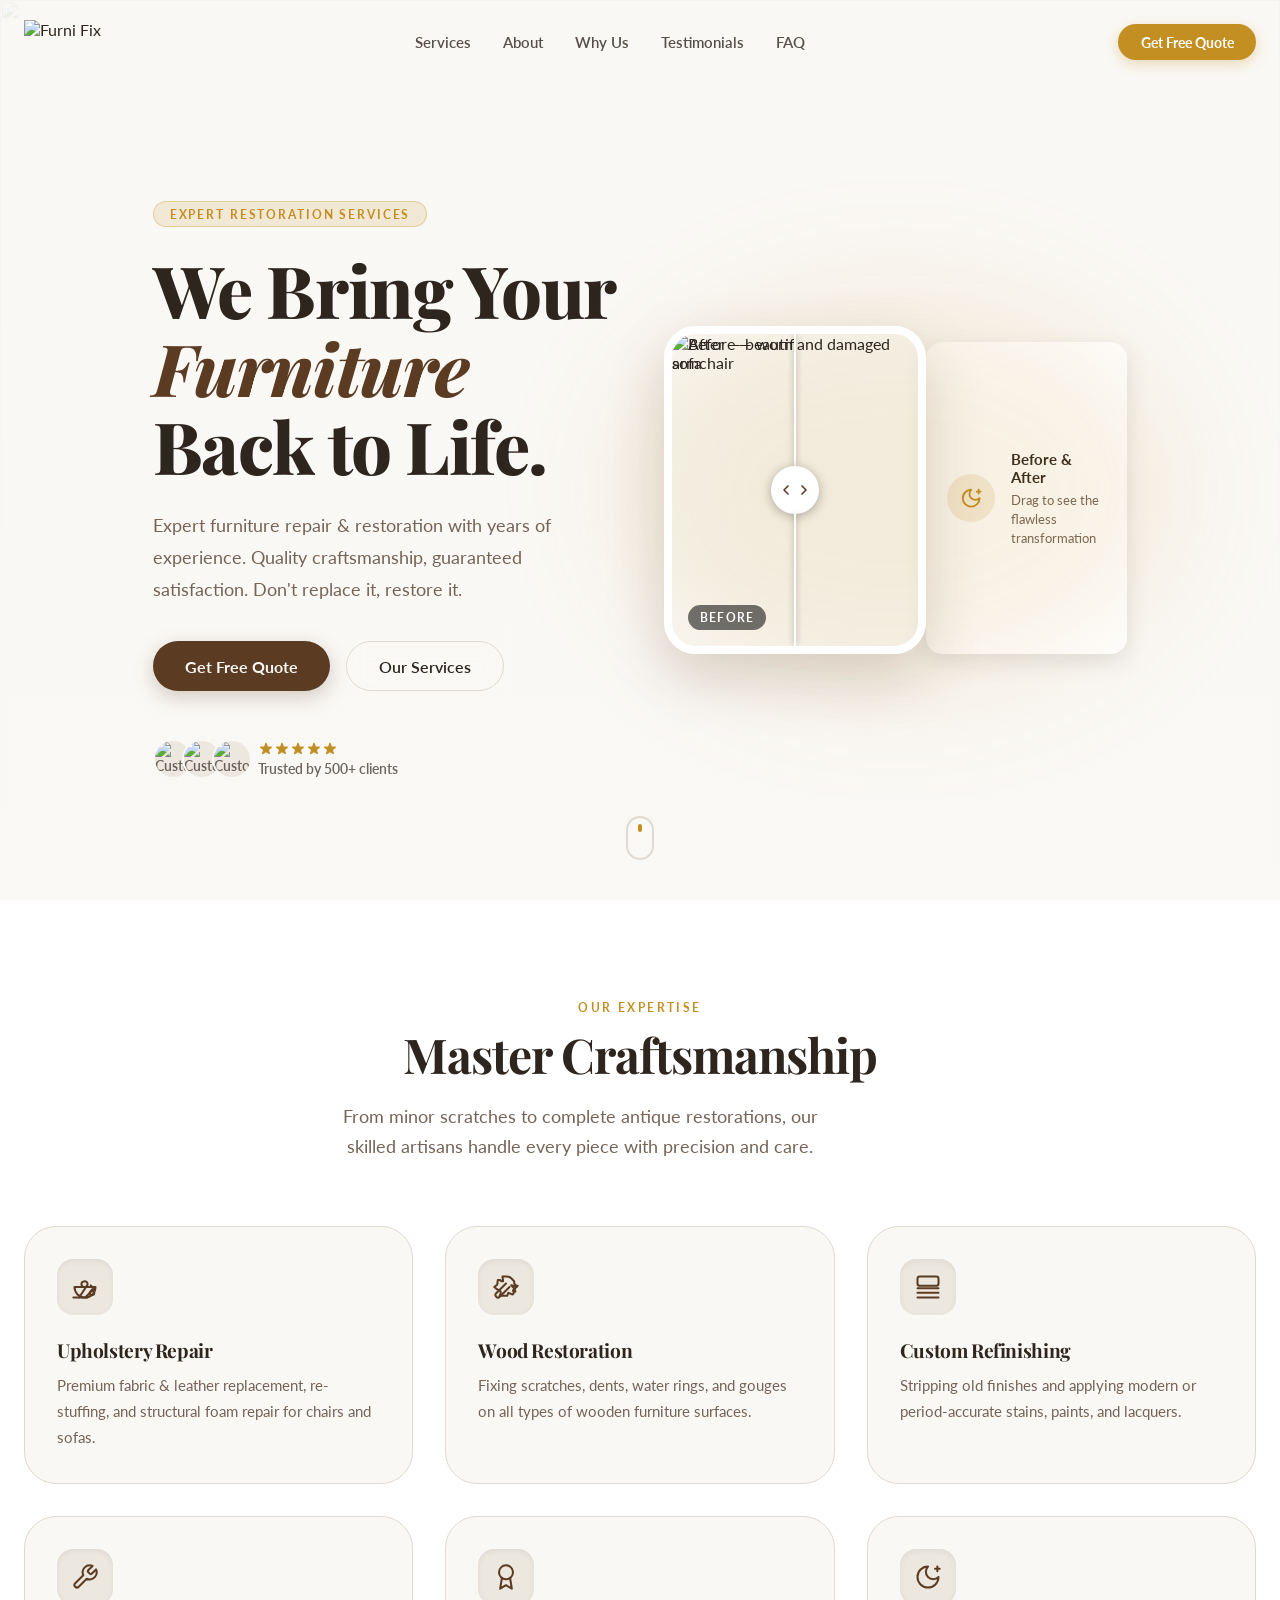
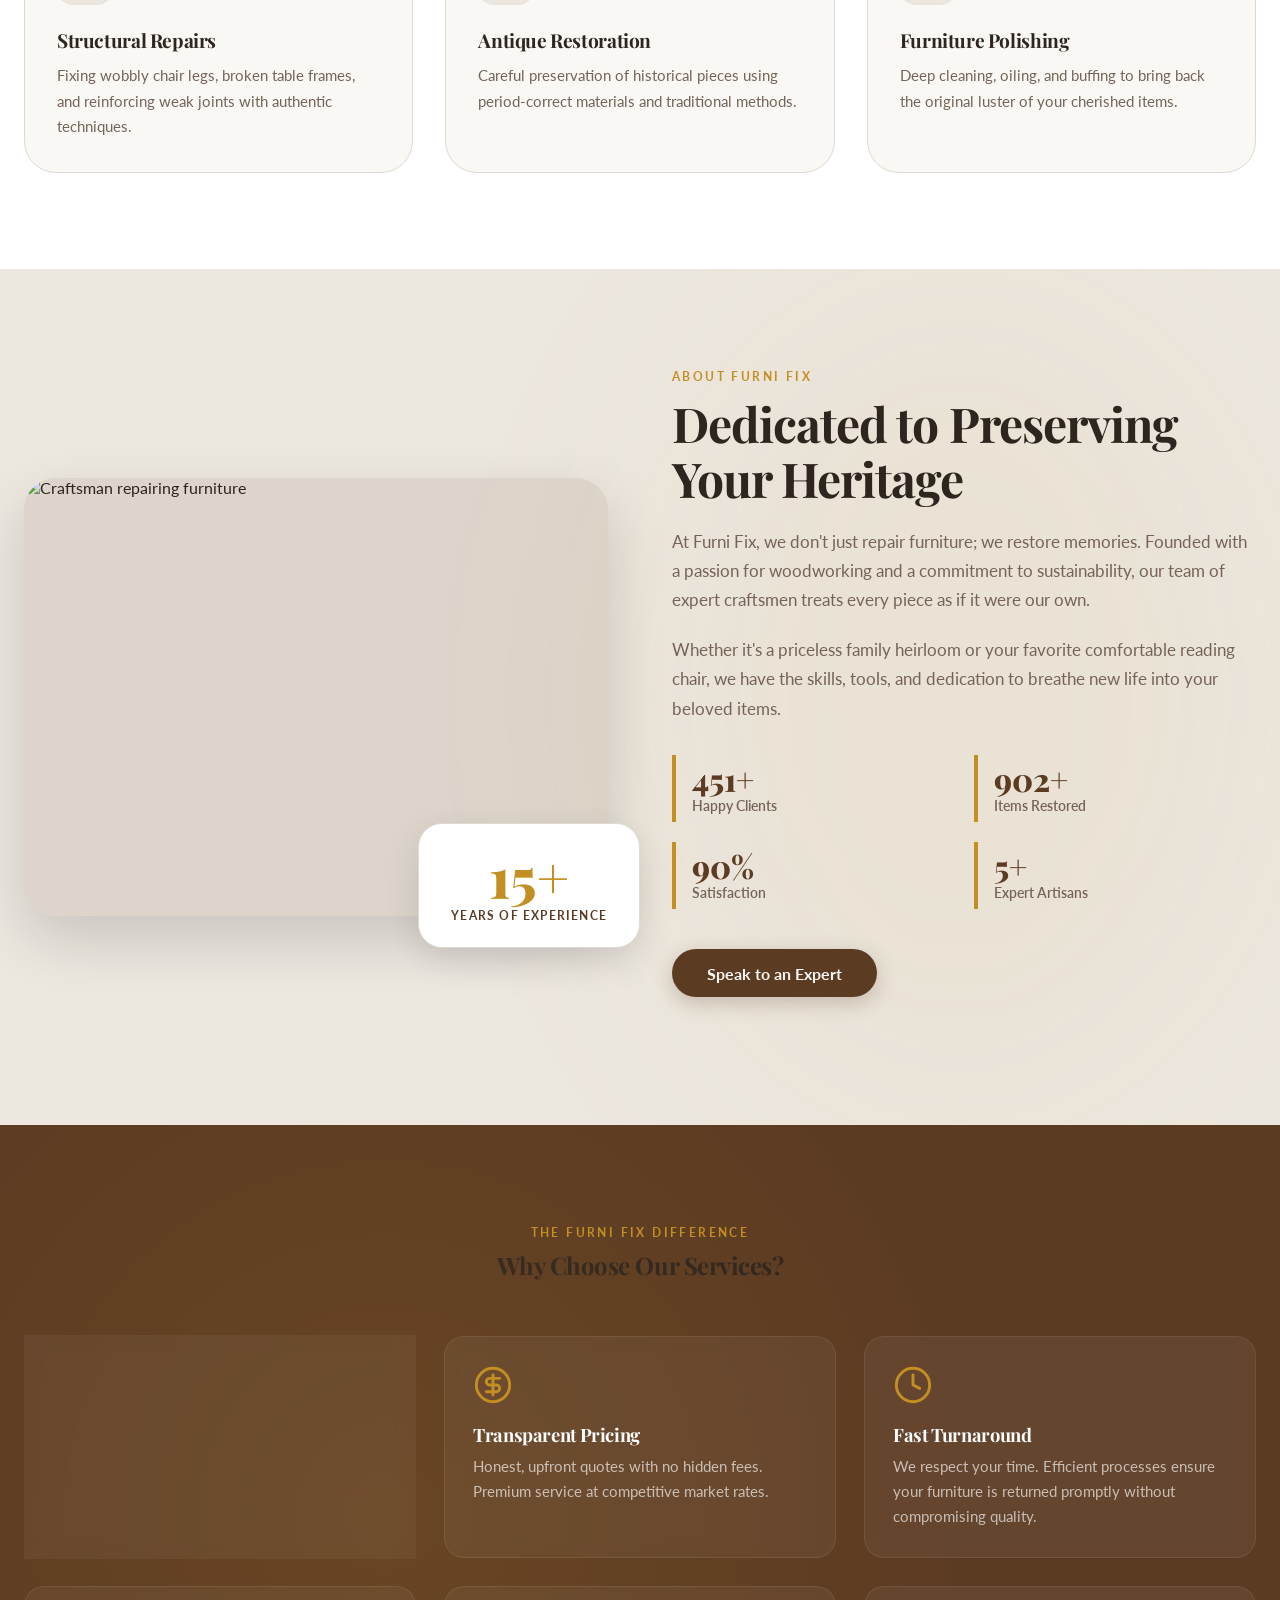
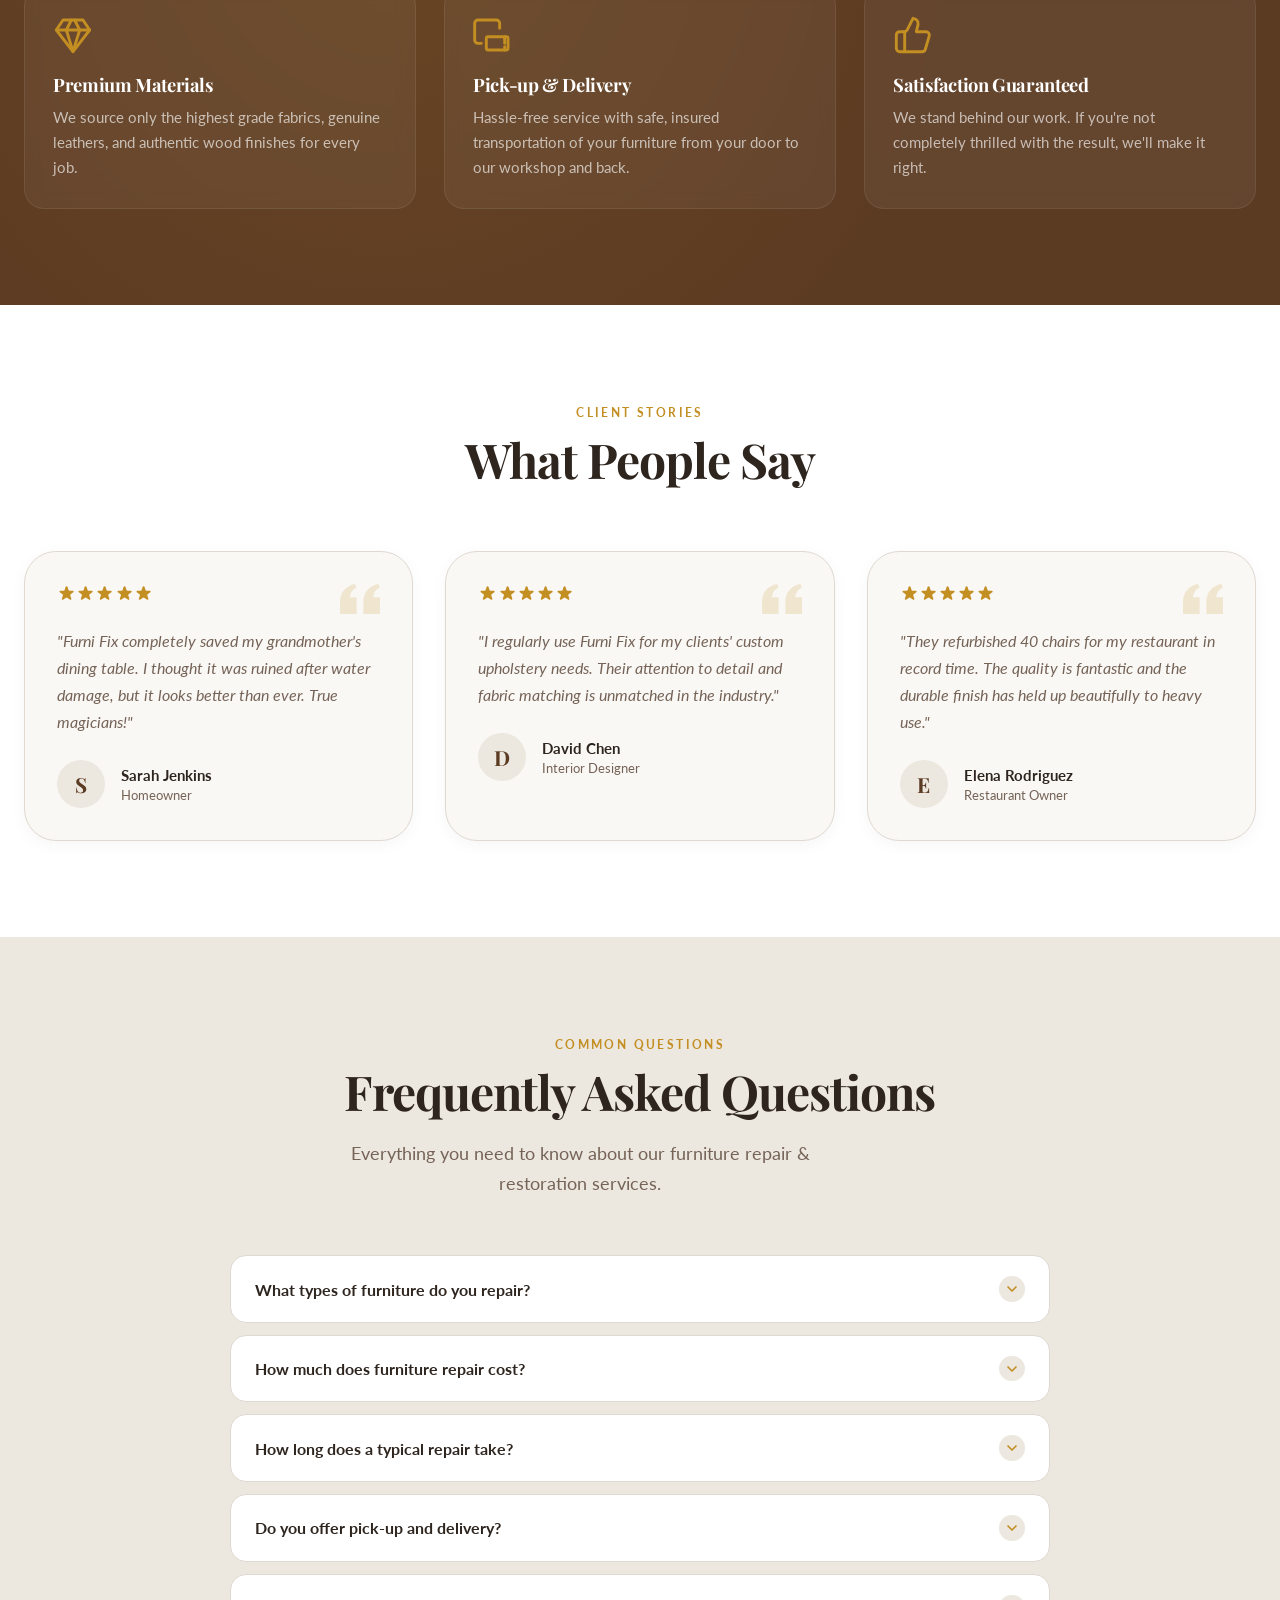
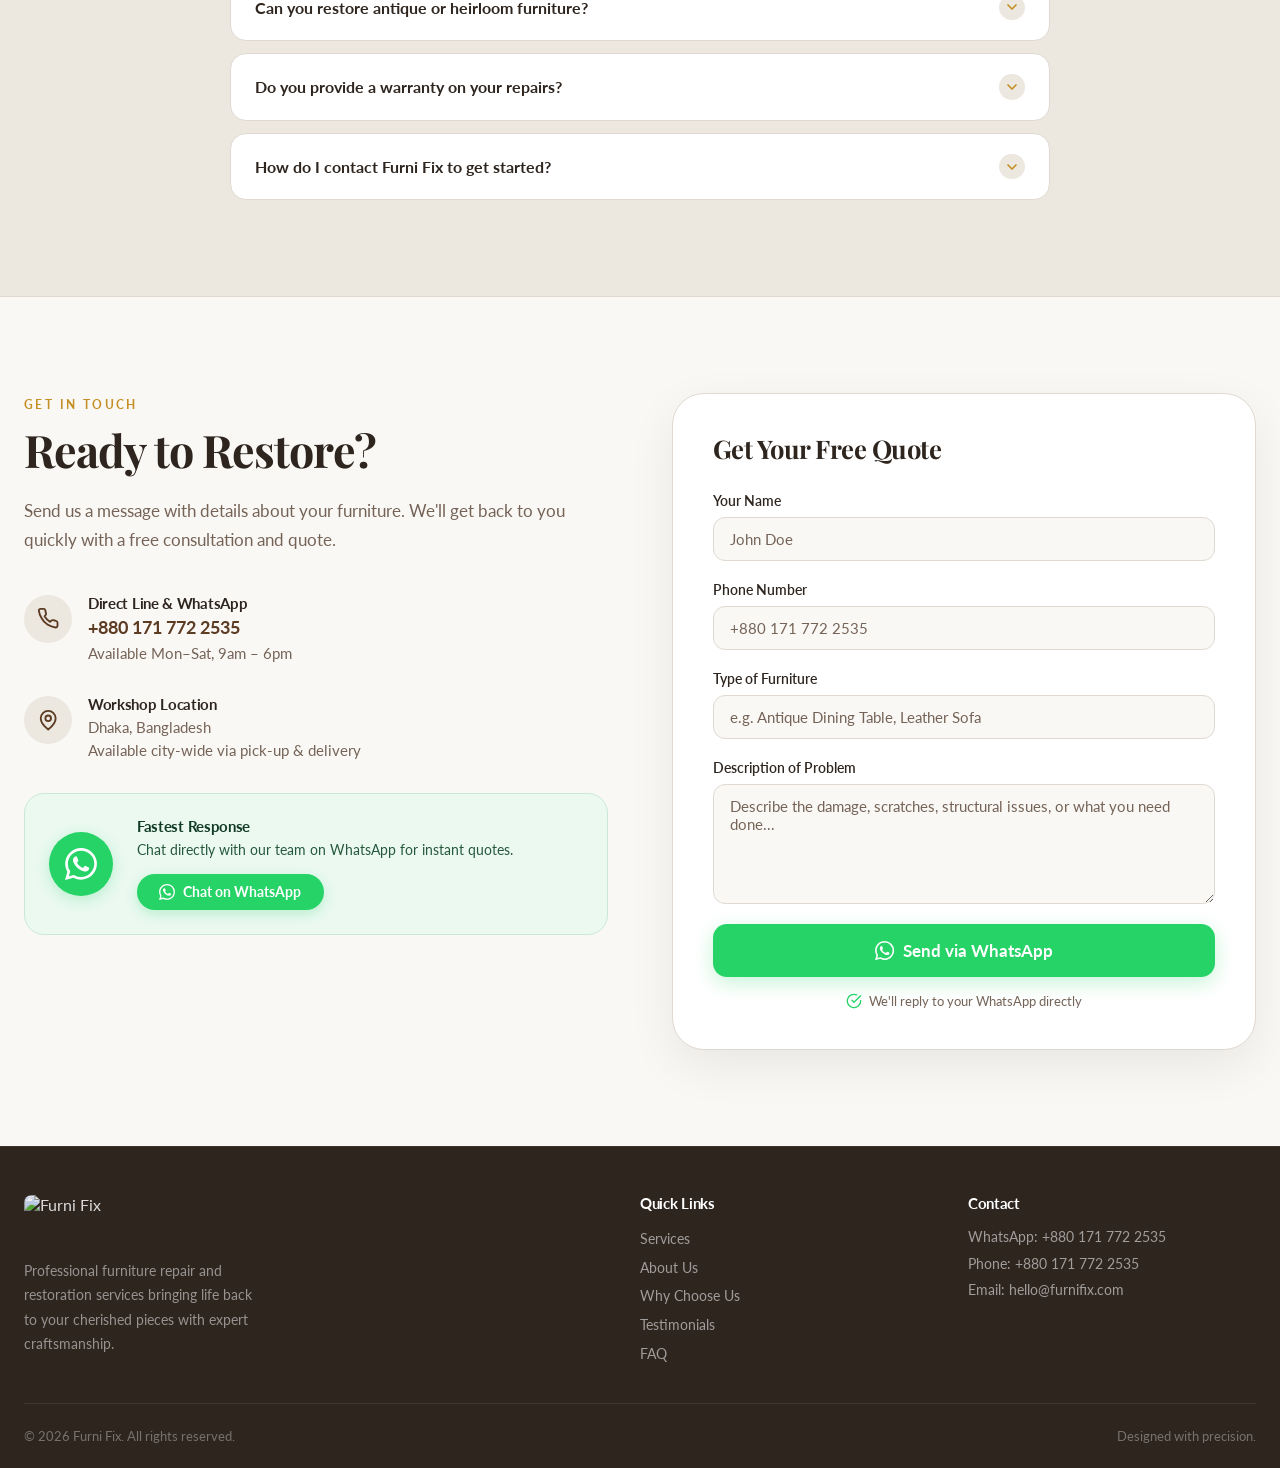
==== commit b957e2cc: "Update index.html" ====
--- a/v3/index.html
+++ b/v3/index.html
@@ -7,7 +7,7 @@
   <!-- ── PRIMARY SEO ── -->
   <title>Furni Fix — Expert Furniture Repair & Restoration in Dhaka, Bangladesh</title>
   <link rel="icon" type="image/png" href="https://i.postimg.cc/NfFMKH6V/FAVICON.png">
-  <meta name="description" content="Furni Fix offers professional furniture repair & restoration in Dhaka. We fix sofas, chairs, wooden tables, antiques & more. 500+ happy clients. Get a free WhatsApp quote today!" />
+  <meta name="description" content="Furni Fix offers professional furniture repair & restoration in Bangladesh. We fix sofas, chairs, wooden tables, antiques & more. 500+ happy clients. Get a free WhatsApp quote today!" />
   <meta name="keywords" content="furniture repair Dhaka, furniture restoration Bangladesh, sofa repair, wood repair, upholstery repair, antique restoration, furniture polishing, Furni Fix" />
   <meta name="author" content="Furni Fix" />
   <meta name="robots" content="index, follow" />
@@ -16,21 +16,21 @@
   <!-- ── OPEN GRAPH (Facebook / LinkedIn / WhatsApp) ── -->
   <meta property="og:type" content="website" />
   <meta property="og:site_name" content="Furni Fix" />
-  <meta property="og:title" content="Furni Fix — Expert Furniture Repair & Restoration in Dhaka" />
-  <meta property="og:description" content="Professional furniture repair & restoration in Dhaka. We fix sofas, chairs, wooden tables & antiques. 500+ happy clients. Get a free quote on WhatsApp!" />
+  <meta property="og:title" content="Furni Fix — Expert Furniture Repair & Restoration in Bangladesh" />
+  <meta property="og:description" content="Professional furniture repair & restoration in Bangladesh. We fix sofas, chairs, wooden tables & antiques. 500+ happy clients. Get a free quote on WhatsApp!" />
   <meta property="og:image" content="https://i.postimg.cc/pXQHXV7C/White-Black-Bold-Minimalist-Furniture-Collection-Instagram-Story-20260331-184851-0000.jpg?auto=format&fit=crop&w=1200&q=80" />
   <meta property="og:locale" content="en_BD" />
 
   <!-- ── TWITTER CARD ── -->
   <meta name="twitter:card" content="summary_large_image" />
   <meta name="twitter:title" content="Furni Fix — Expert Furniture Repair & Restoration" />
-  <meta name="twitter:description" content="Professional furniture repair & restoration in Dhaka. Free quote via WhatsApp." />
+  <meta name="twitter:description" content="Professional furniture repair & restoration in Bangladesh. Free quote via WhatsApp." />
   <meta name="twitter:image" content="https://images.unsplash.com/photo-1592078615290-033ee584e267?auto=format&fit=crop&w=1200&q=80" />
 
   <!-- ── TWITTER CARD ── -->
   <meta name="twitter:card" content="summary_large_image" />
   <meta name="twitter:title" content="Furni Fix — Expert Furniture Repair & Restoration" />
-  <meta name="twitter:description" content="Professional furniture repair & restoration in Dhaka. Free quote via WhatsApp." />
+  <meta name="twitter:description" content="Professional furniture repair & restoration in Bangladesh. Free quote via WhatsApp." />
   <meta name="twitter:image" content="https://images.unsplash.com/photo-1592078615290-033ee584e267?auto=format&fit=crop&w=1200&q=80" />
 
   <!-- ── STRUCTURED DATA (JSON-LD) ── -->
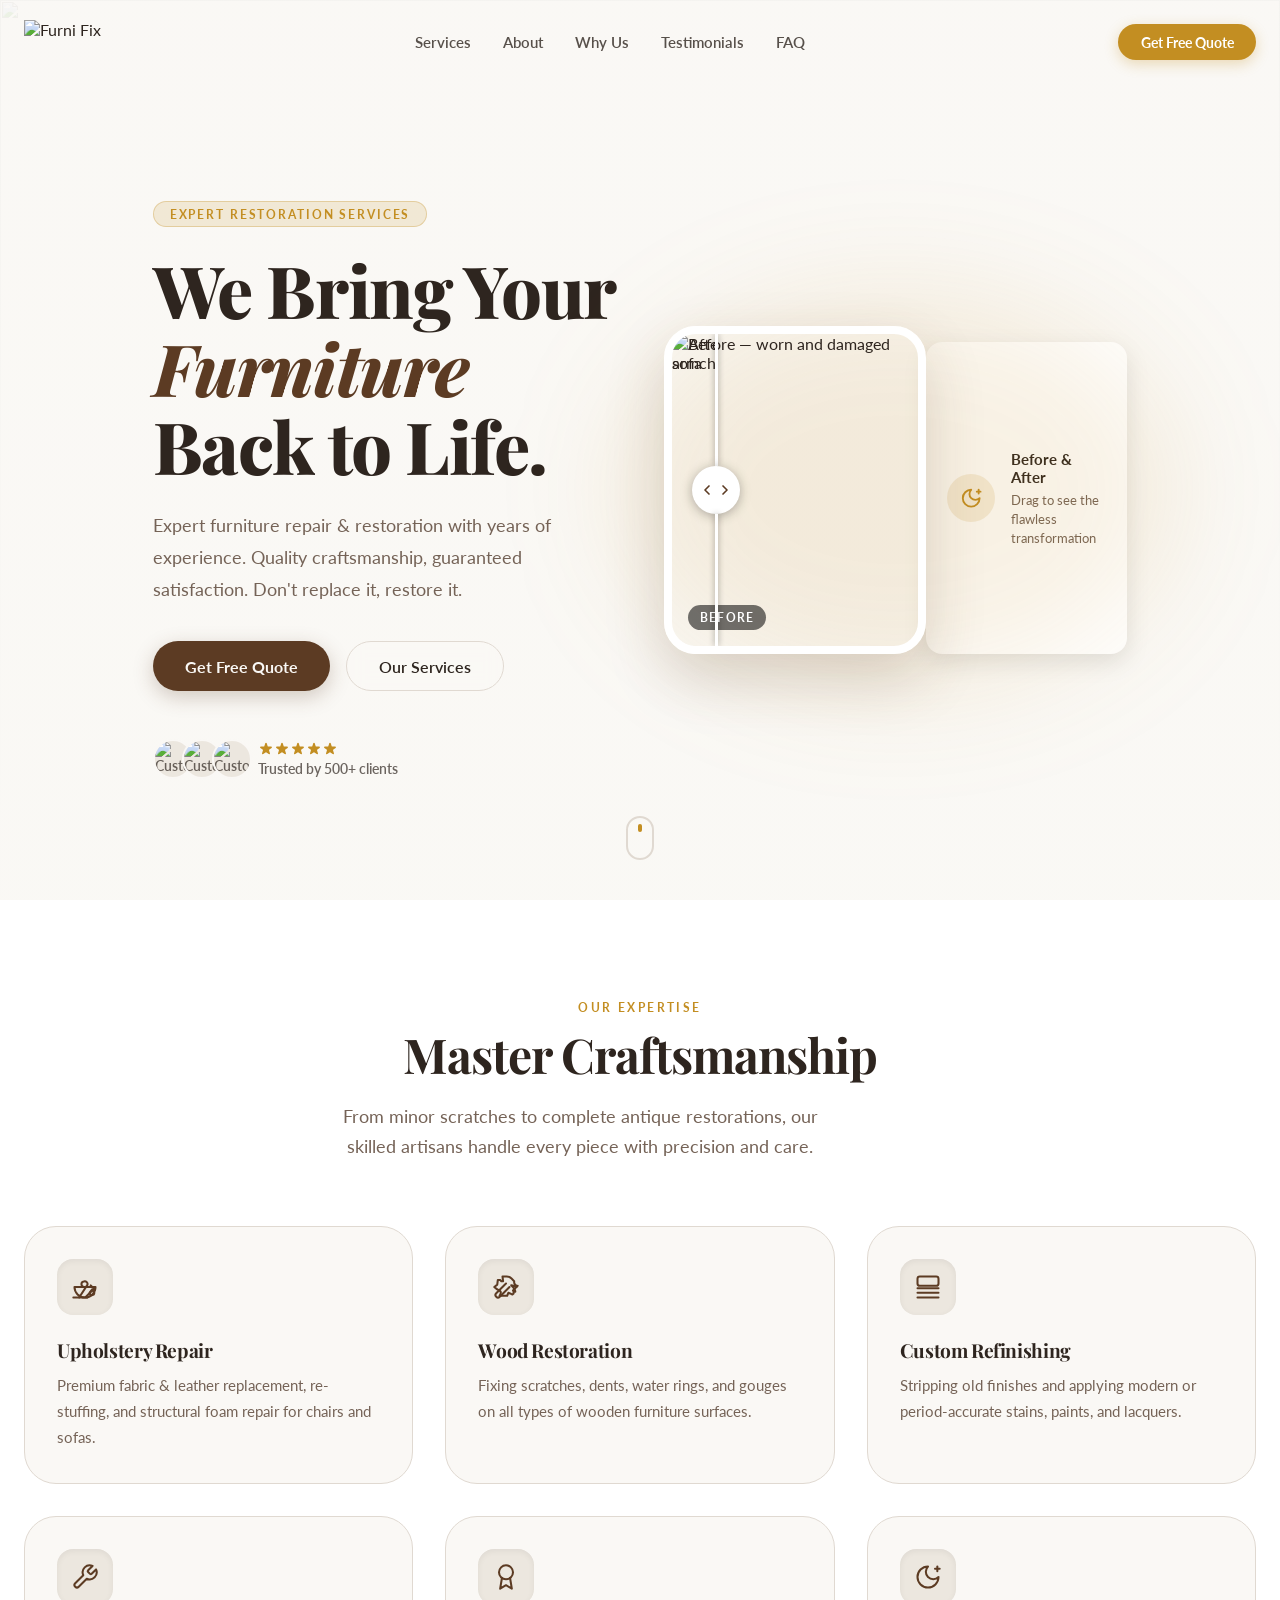
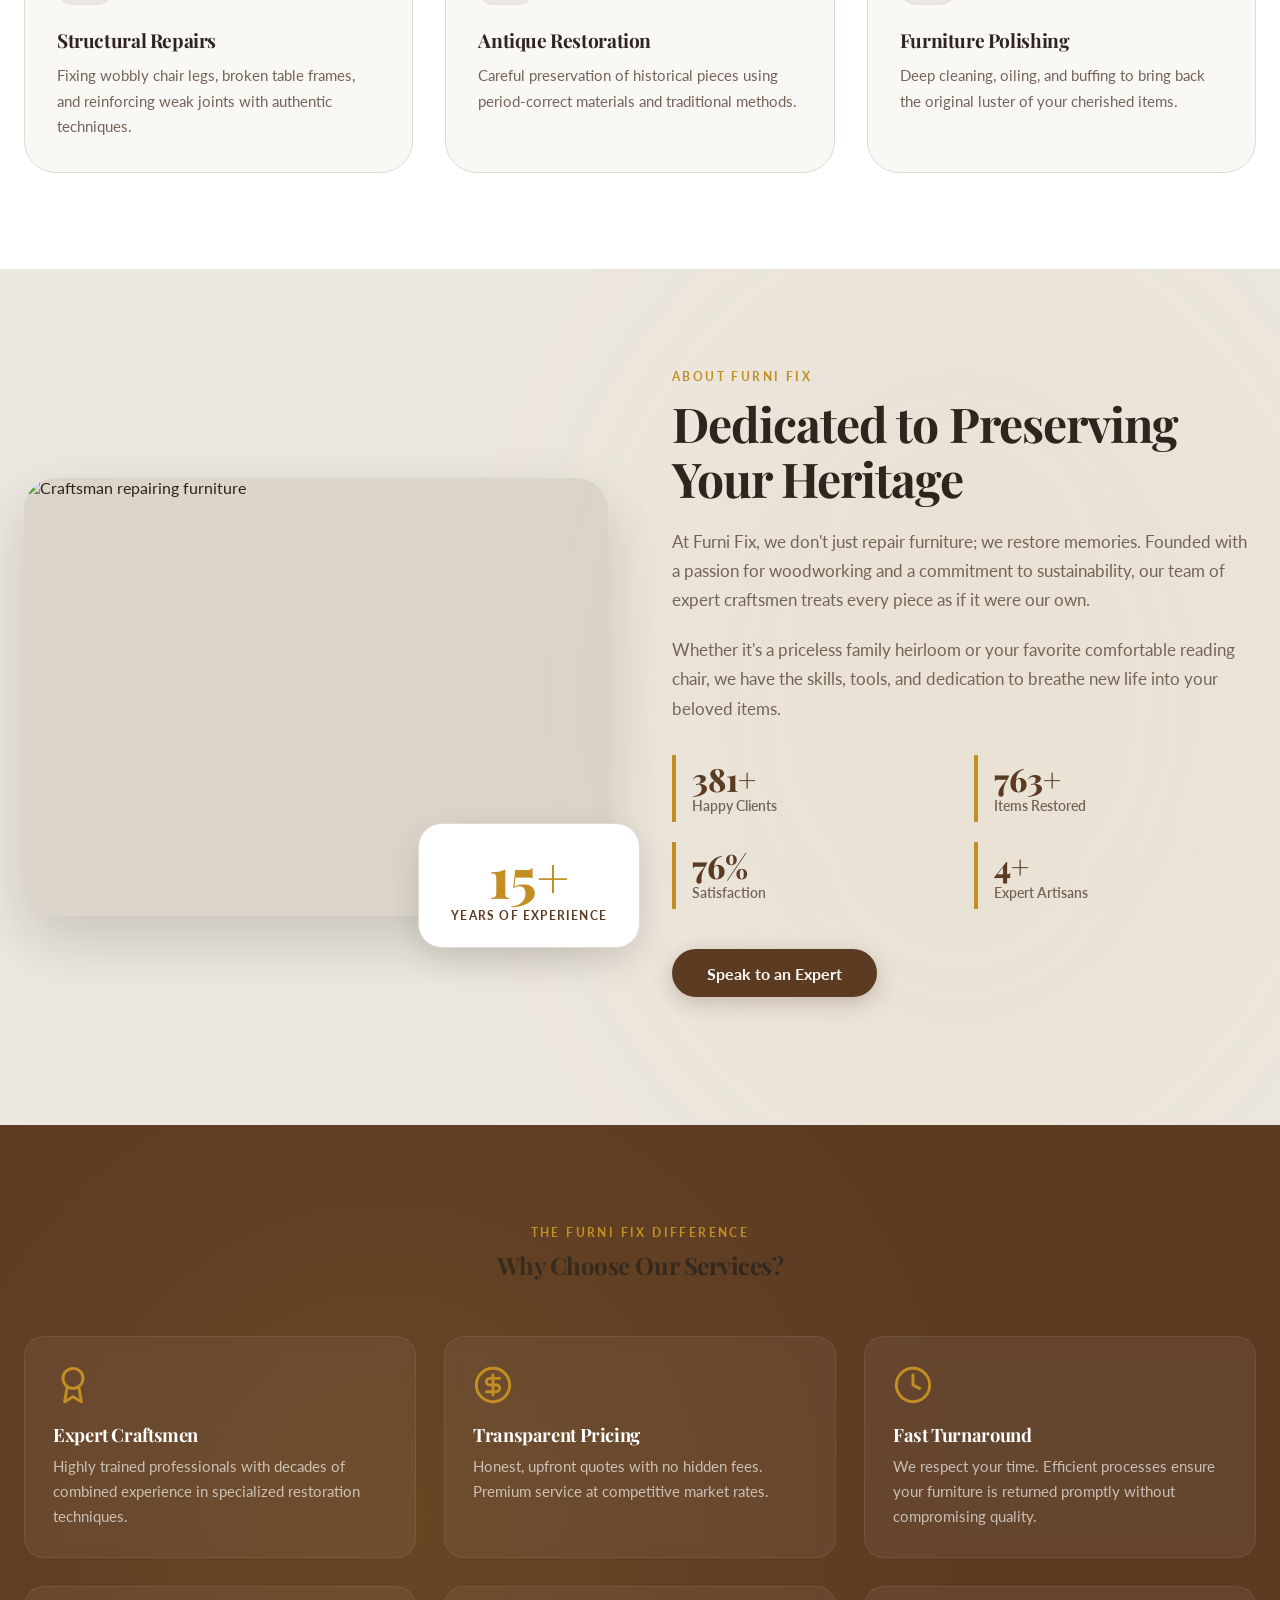
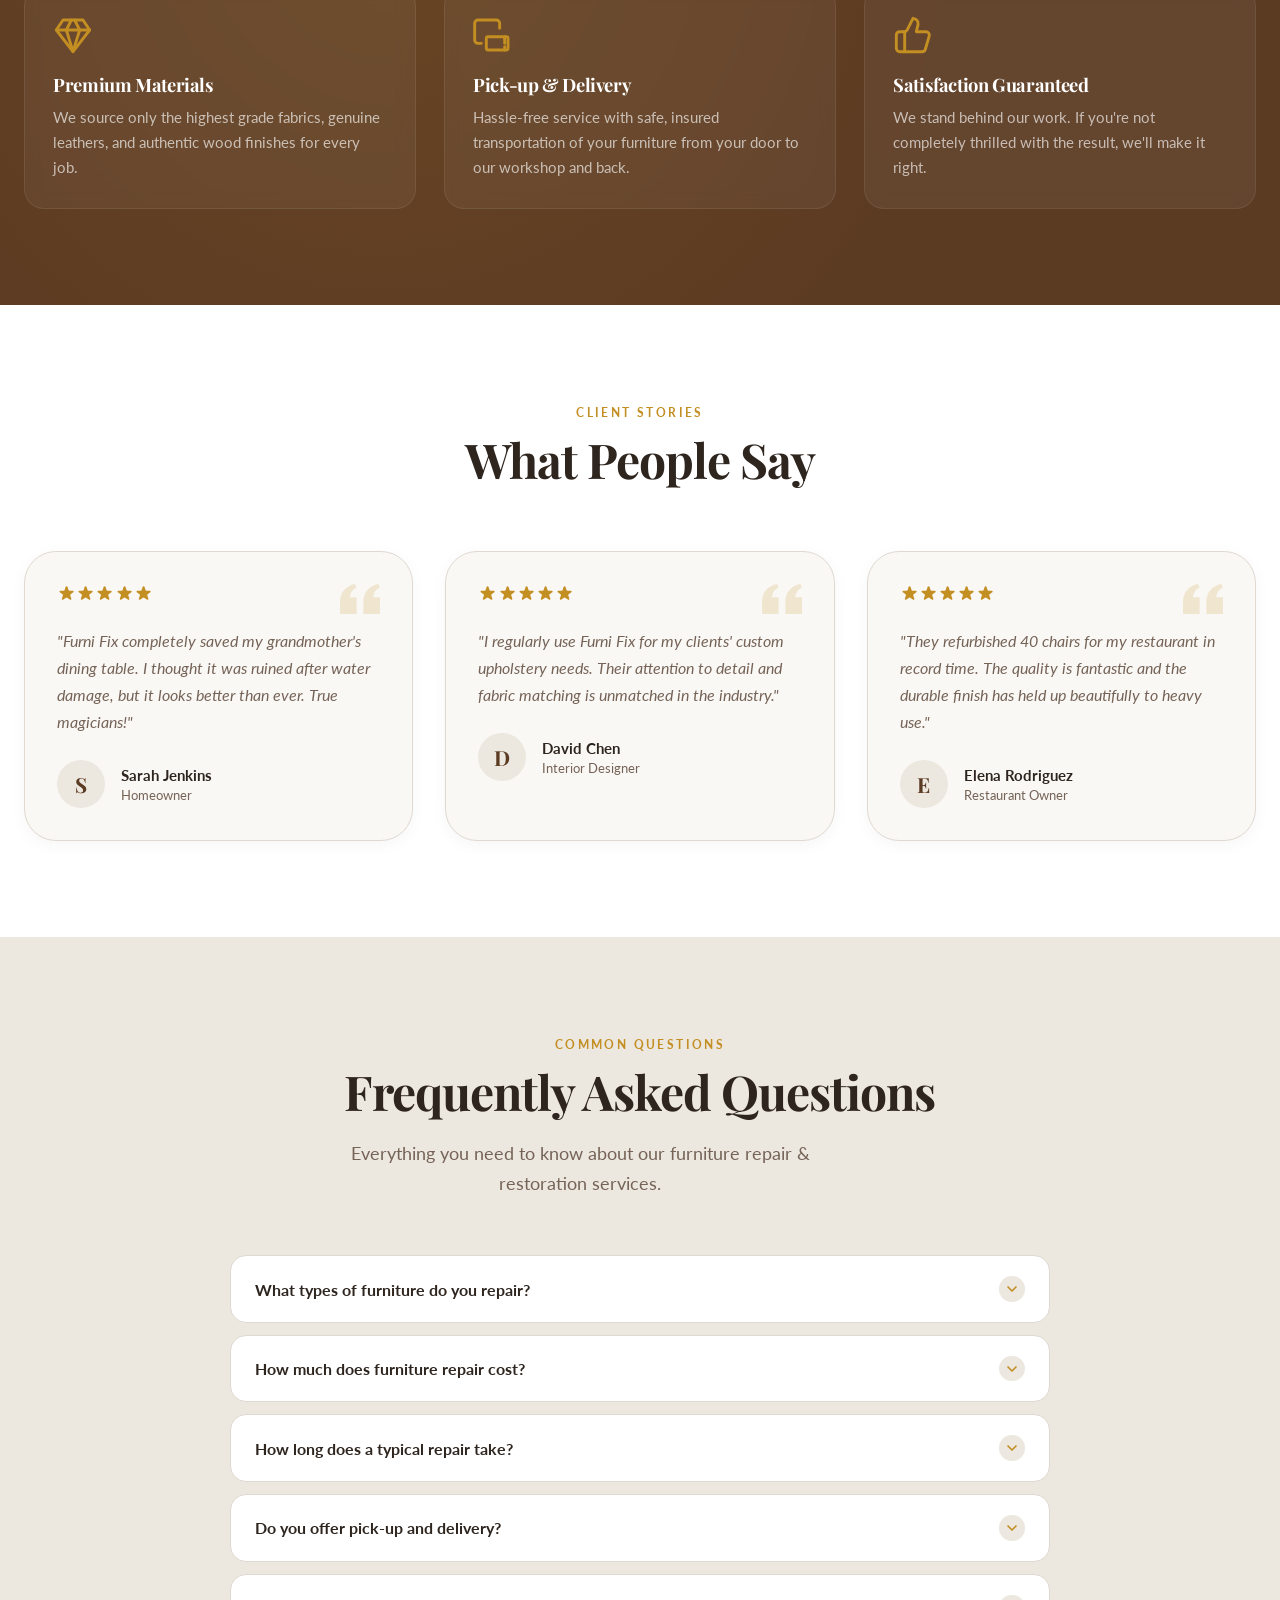
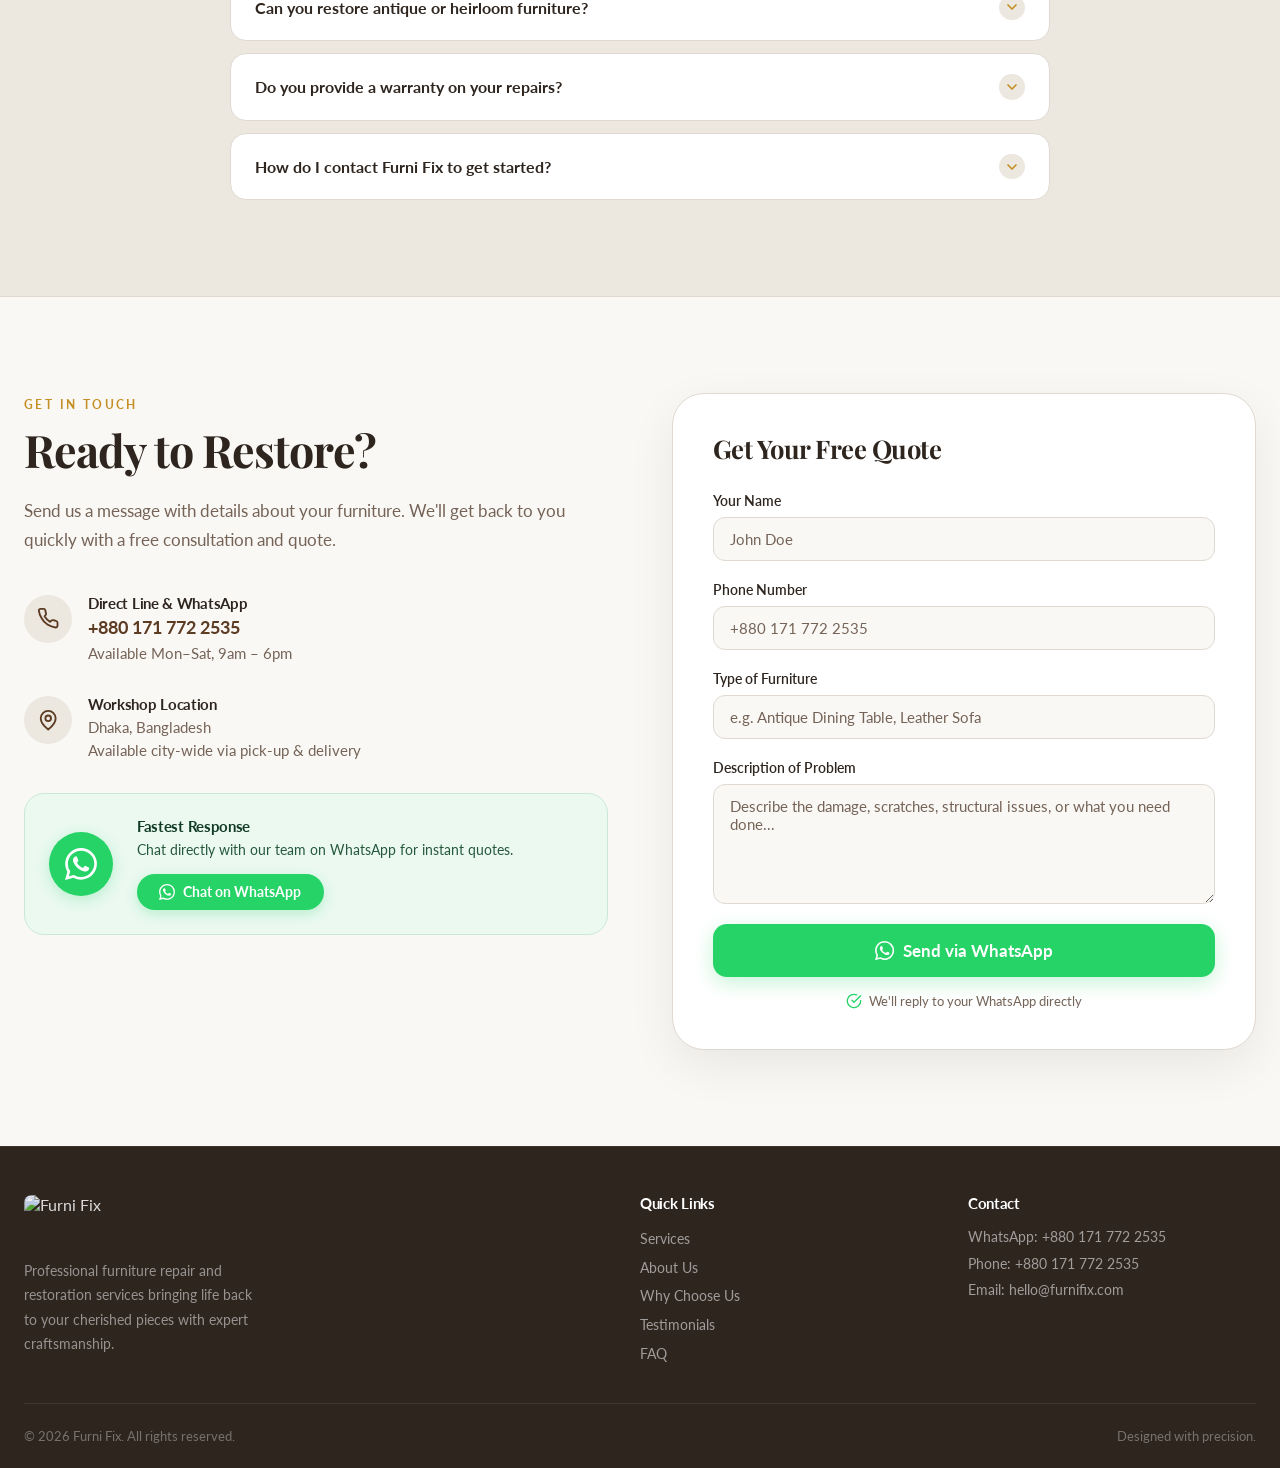
==== commit 063eaf25: "deleted <link rel="canonical" href="https://furnifix.com/" /> in primary seo last line" ====
--- a/v3/index.html
+++ b/v3/index.html
@@ -11,7 +11,7 @@
   <meta name="keywords" content="furniture repair Dhaka, furniture restoration Bangladesh, sofa repair, wood repair, upholstery repair, antique restoration, furniture polishing, Furni Fix" />
   <meta name="author" content="Furni Fix" />
   <meta name="robots" content="index, follow" />
-  <link rel="canonical" href="https://furnifix.com/" />
+
 
   <!-- ── OPEN GRAPH (Facebook / LinkedIn / WhatsApp) ── -->
   <meta property="og:type" content="website" />
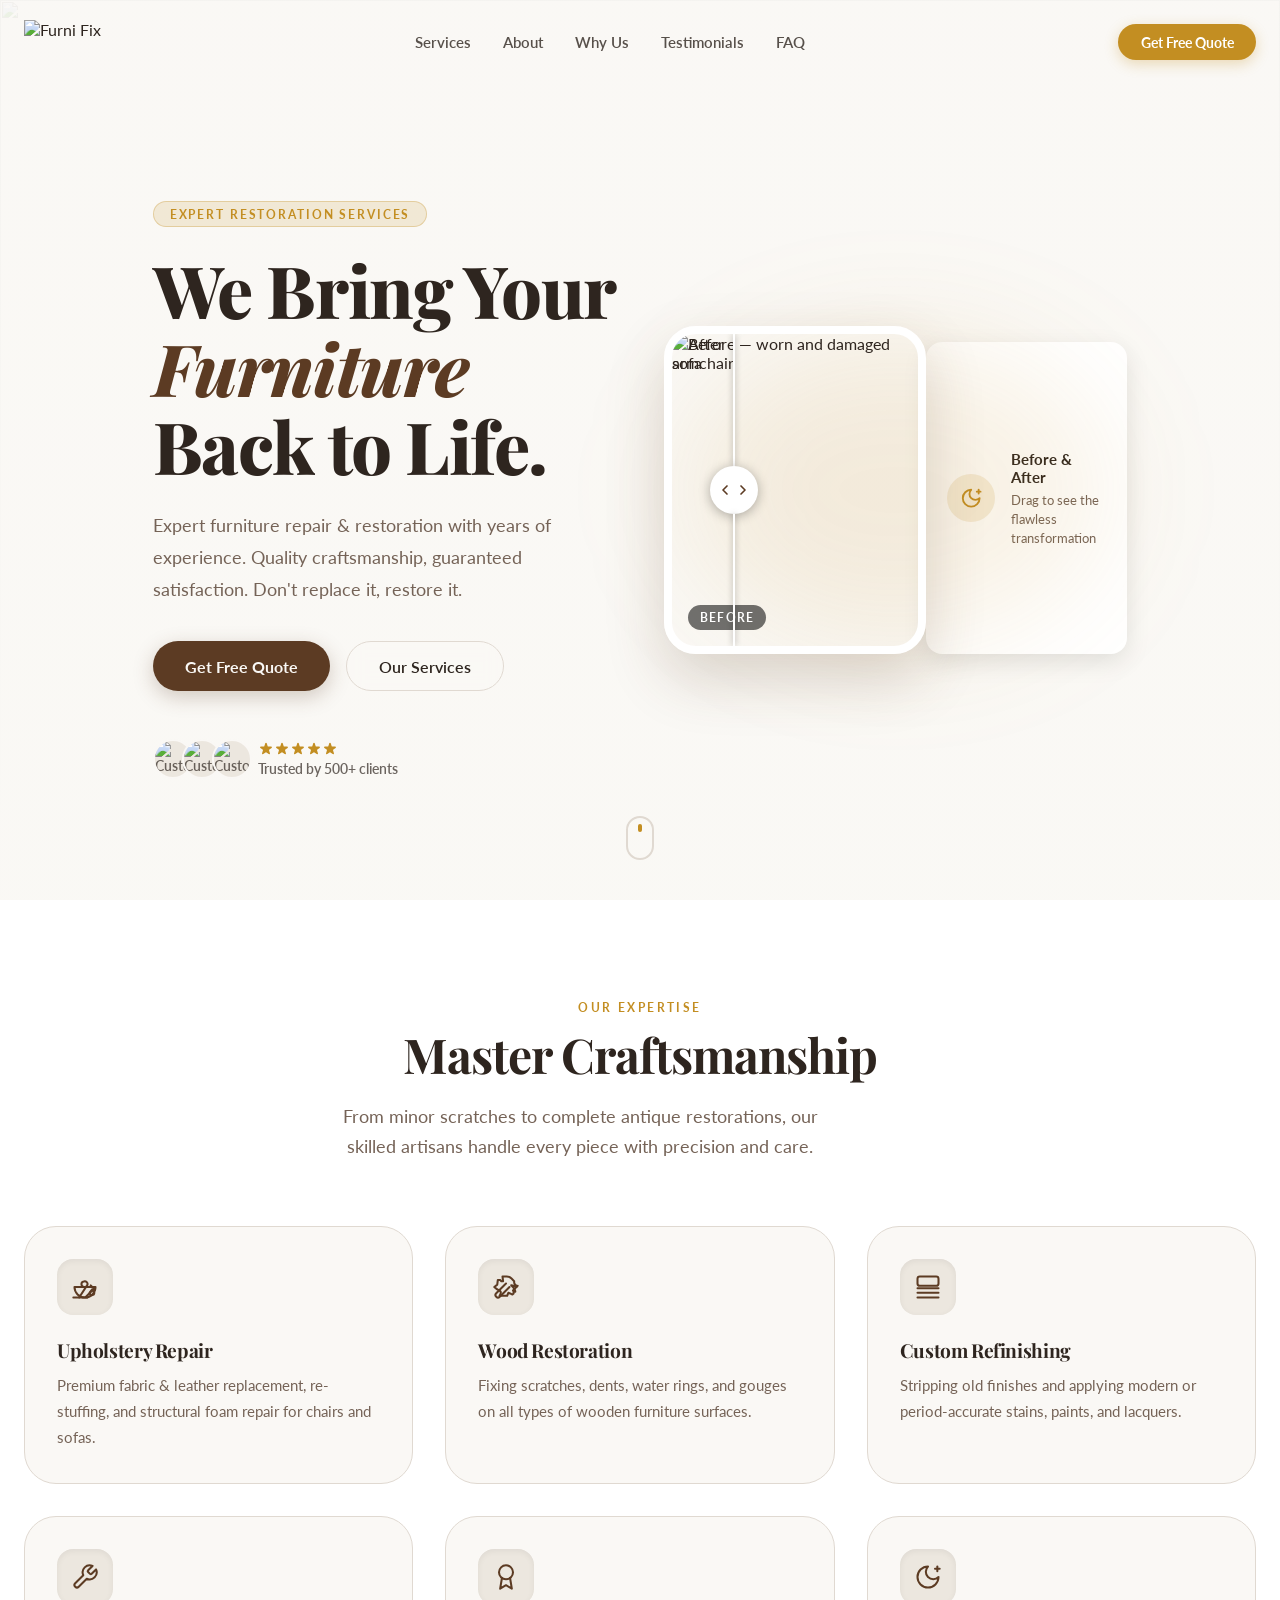
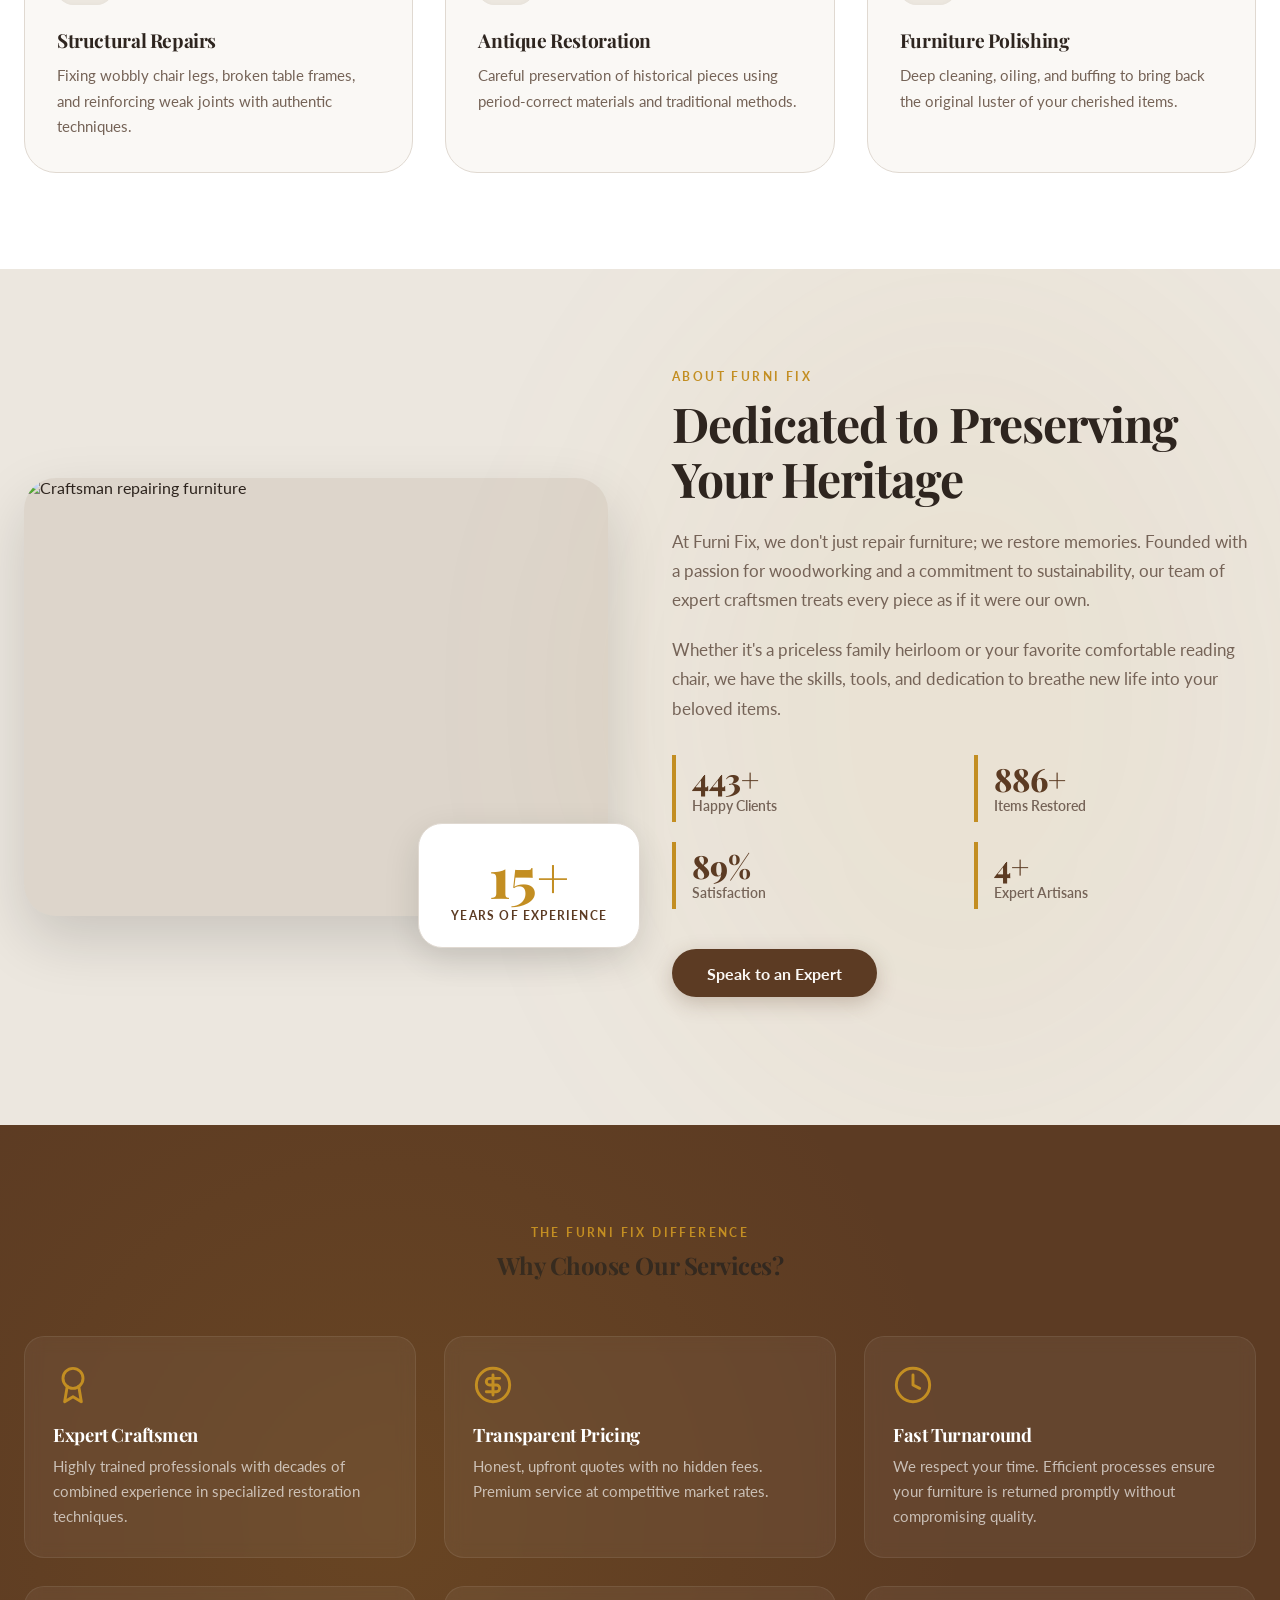
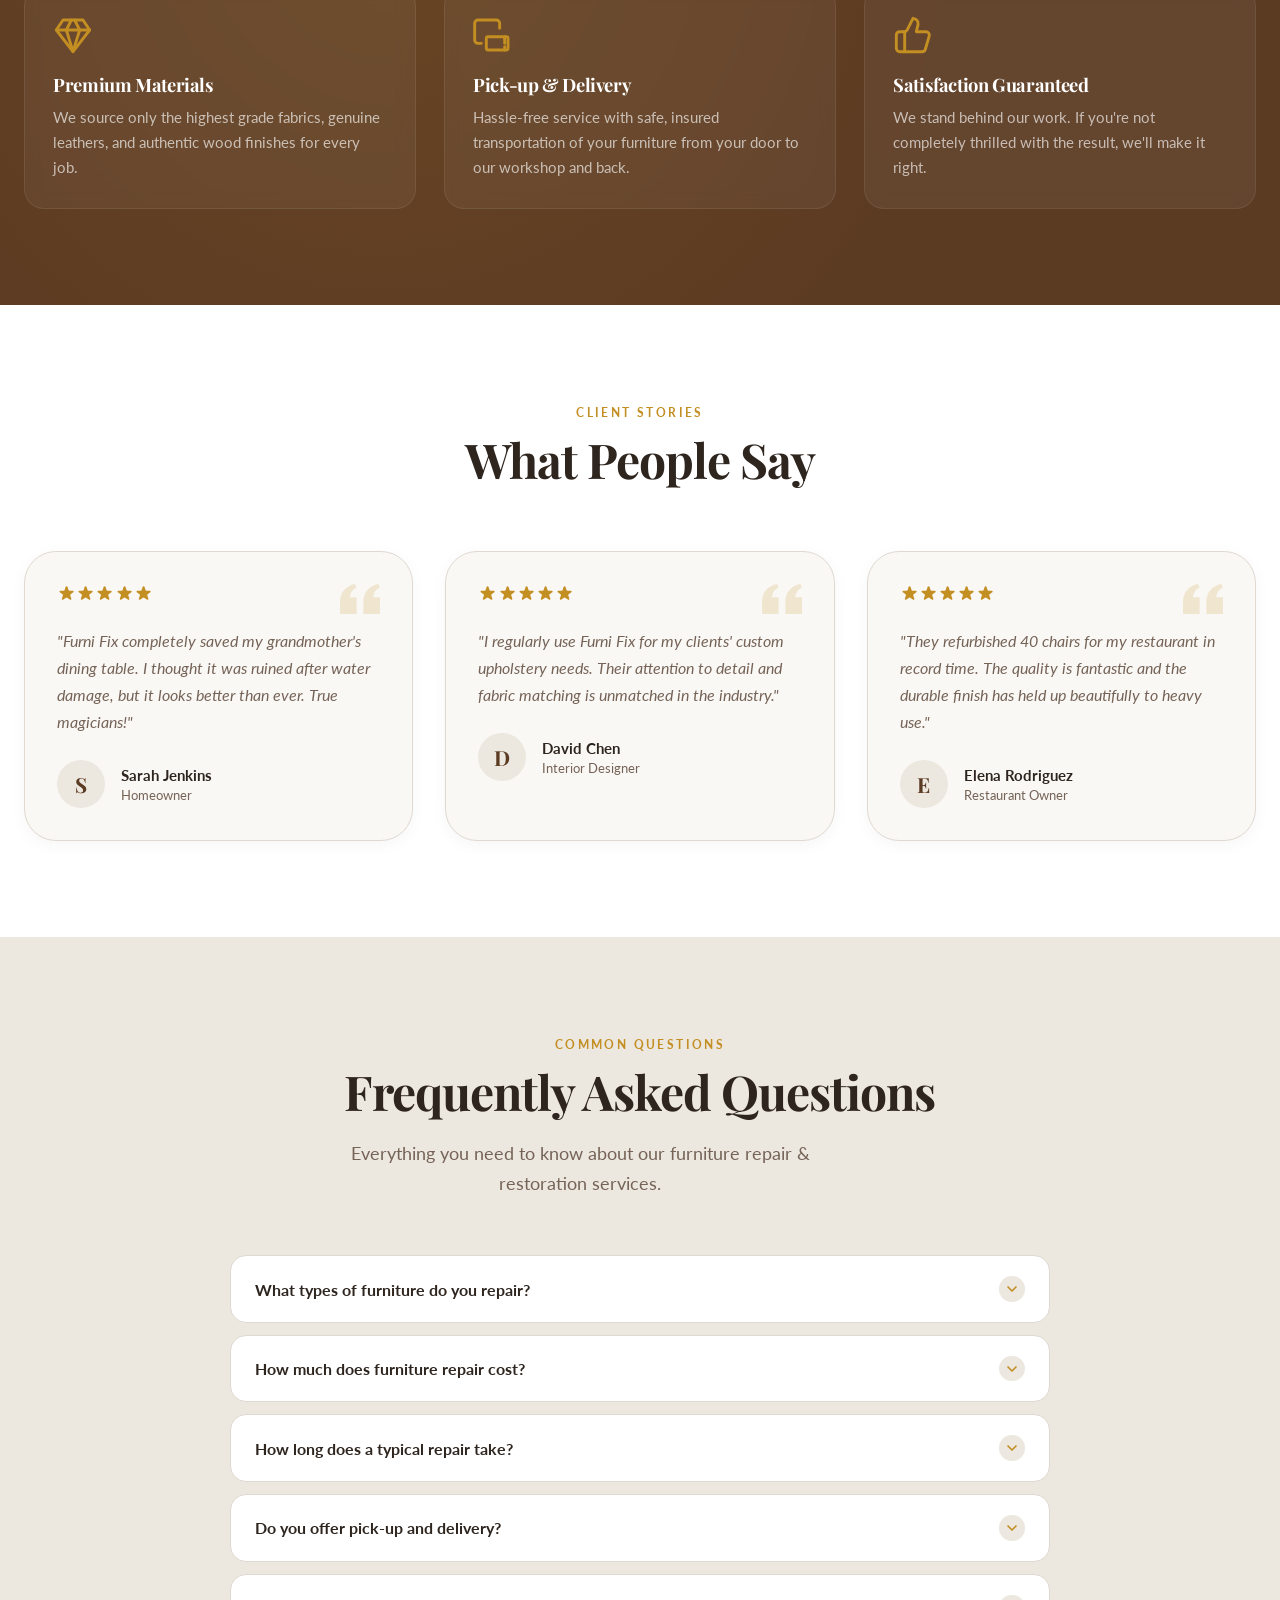
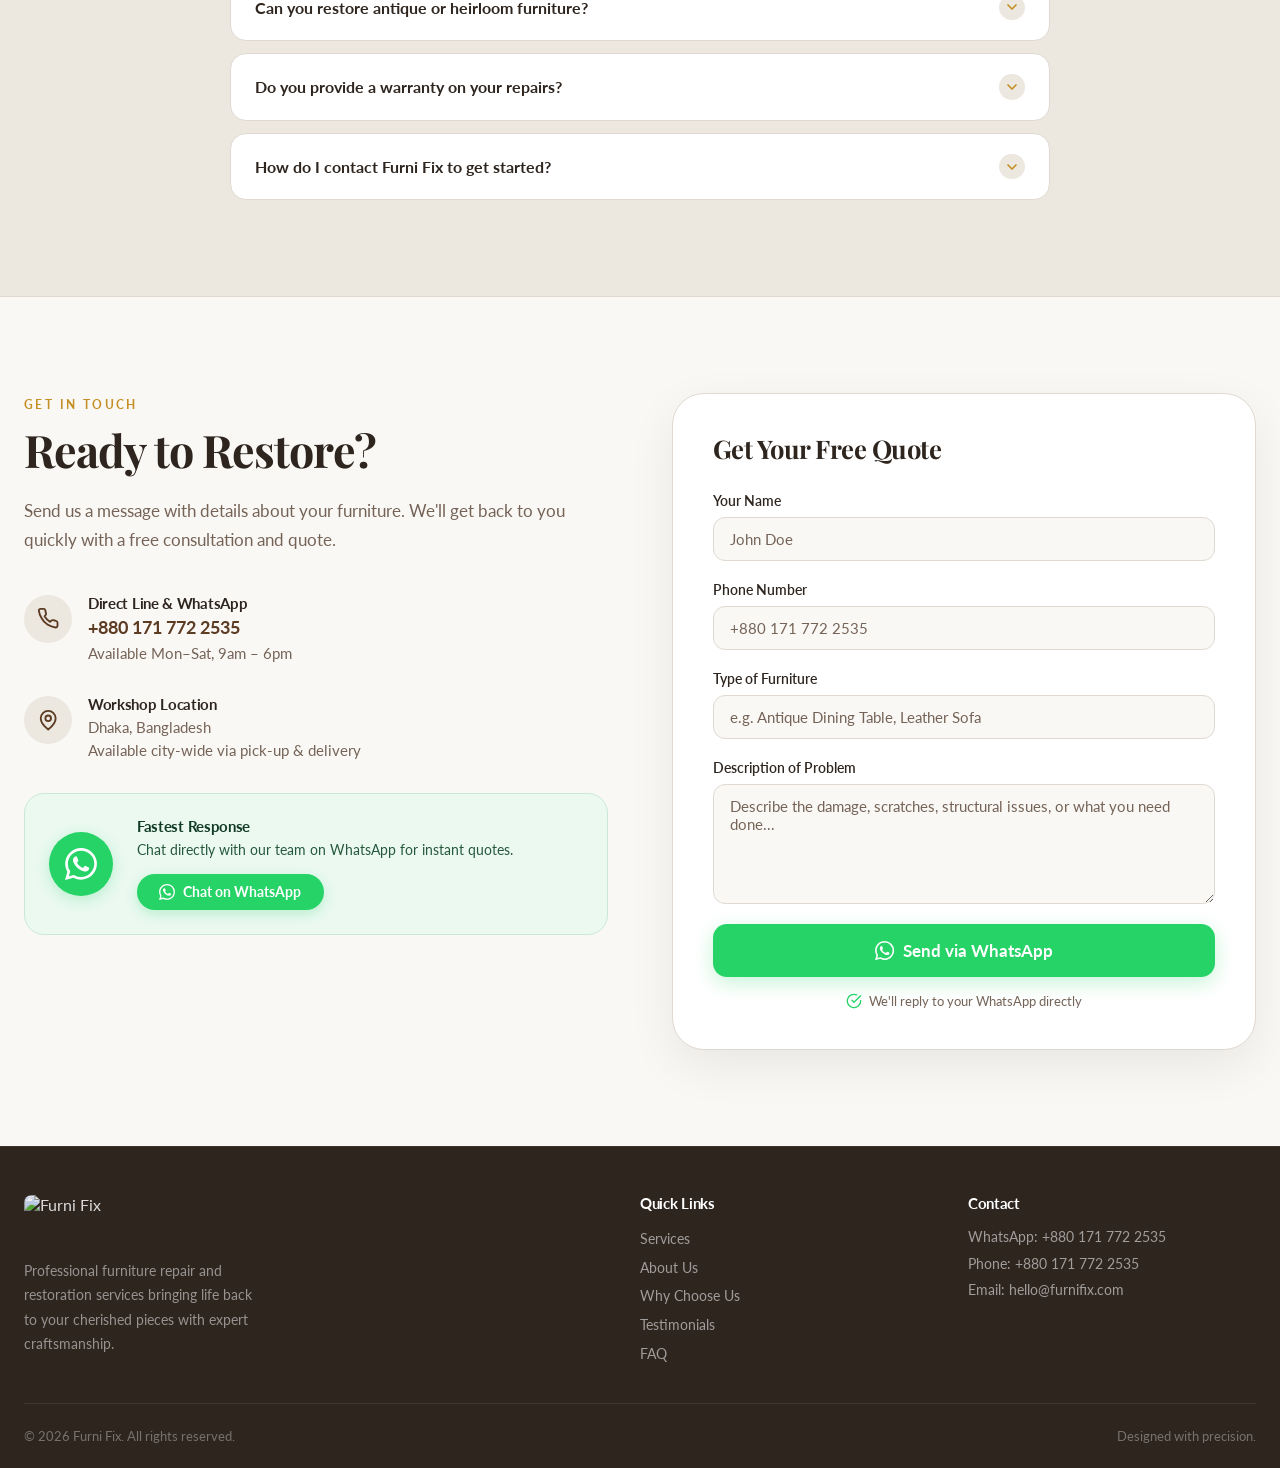
==== commit 5254f8c7: "avatar1 link update" ====
--- a/v3/index.html
+++ b/v3/index.html
@@ -184,7 +184,7 @@
           </div>
           <div class="hero-proof">
             <div class="avatars">
-              <div class="avatar"><img src="https://images.unsplash.com/photo-1534528741775-53994a69daeb?auto=format&fit=crop&w=100&h=100&q=80" alt="Customer" /></div>
+              <div class="avatar"><img src="/images/avatar1.png" alt="Customer" /></div>
               <div class="avatar"><img src="https://images.unsplash.com/photo-1506794778202-cad84cf45f1d?auto=format&fit=crop&w=100&h=100&q=80" alt="Customer" /></div>
               <div class="avatar"><img src="https://images.unsplash.com/photo-1531746020798-e6953c6e8e04?auto=format&fit=crop&w=100&h=100&q=80" alt="Customer" /></div>
             </div>
--- a/v3/style.css
+++ b/v3/style.css
@@ -374,13 +374,14 @@
 }
 .hero-img-glow {
   position: absolute;
-  width: 120%; height: 120%;
+  width: 90%; height: 90%;
   top: 50%; left: 50%;
   transform: translate(-50%, -50%);
   background: hsla(40,70%,45%,0.12);
   border-radius: 50%;
   filter: blur(60px);
   z-index: 0;
+  pointer-events: none;
 }
 .hero-img-card {
   position: relative; z-index: 1;
@@ -625,7 +626,7 @@
   box-shadow: 0 8px 24px hsla(25,45%,25%,0.35);
 }
 
-/* ── WHY US ───────────────────────────────────────────────── */
+/* ── WHY US ─────────────────────────────a(�─────────────────── */
 #why-us {
   padding: 6rem 0;
   background: var(--primary);
@@ -1131,15 +1132,22 @@
   .test-grid { grid-template-columns: repeat(2, 1fr); }
 }
 
+/* ── TABLET: hide hero image & scroll indicator to prevent overlap ── */
+@media (max-width: 960px) {
+  .hero-img-wrap { display: none; }
+  .hero-inner {
+    grid-template-columns: 1fr;
+    text-align: center;
+  }
+  .hero-proof { justify-content: center; }
+  .hero-btns { justify-content: center; }
+  .scroll-indicator { display: none; }
+}
+
 @media (max-width: 768px) {
   .nav-links, .btn-nav-cta { display: none; }
   .hamburger { display: flex; }
 
-  .hero-inner { grid-template-columns: 1fr; text-align: center; }
-  .hero-img-wrap { display: none; }
-  .hero-proof { justify-content: center; }
-  .hero-btns { justify-content: center; }
-
   .about-grid { grid-template-columns: 1fr; }
   .experience-badge { right: 1rem; bottom: -1.5rem; }
 
@@ -1155,4 +1163,5 @@
 @media (max-width: 480px) {
   .stats-grid { grid-template-columns: 1fr; }
   .form-card { padding: 1.5rem; }
-}
+  .hero-title { font-size: clamp(2rem, 8vw, 3rem); }
+}
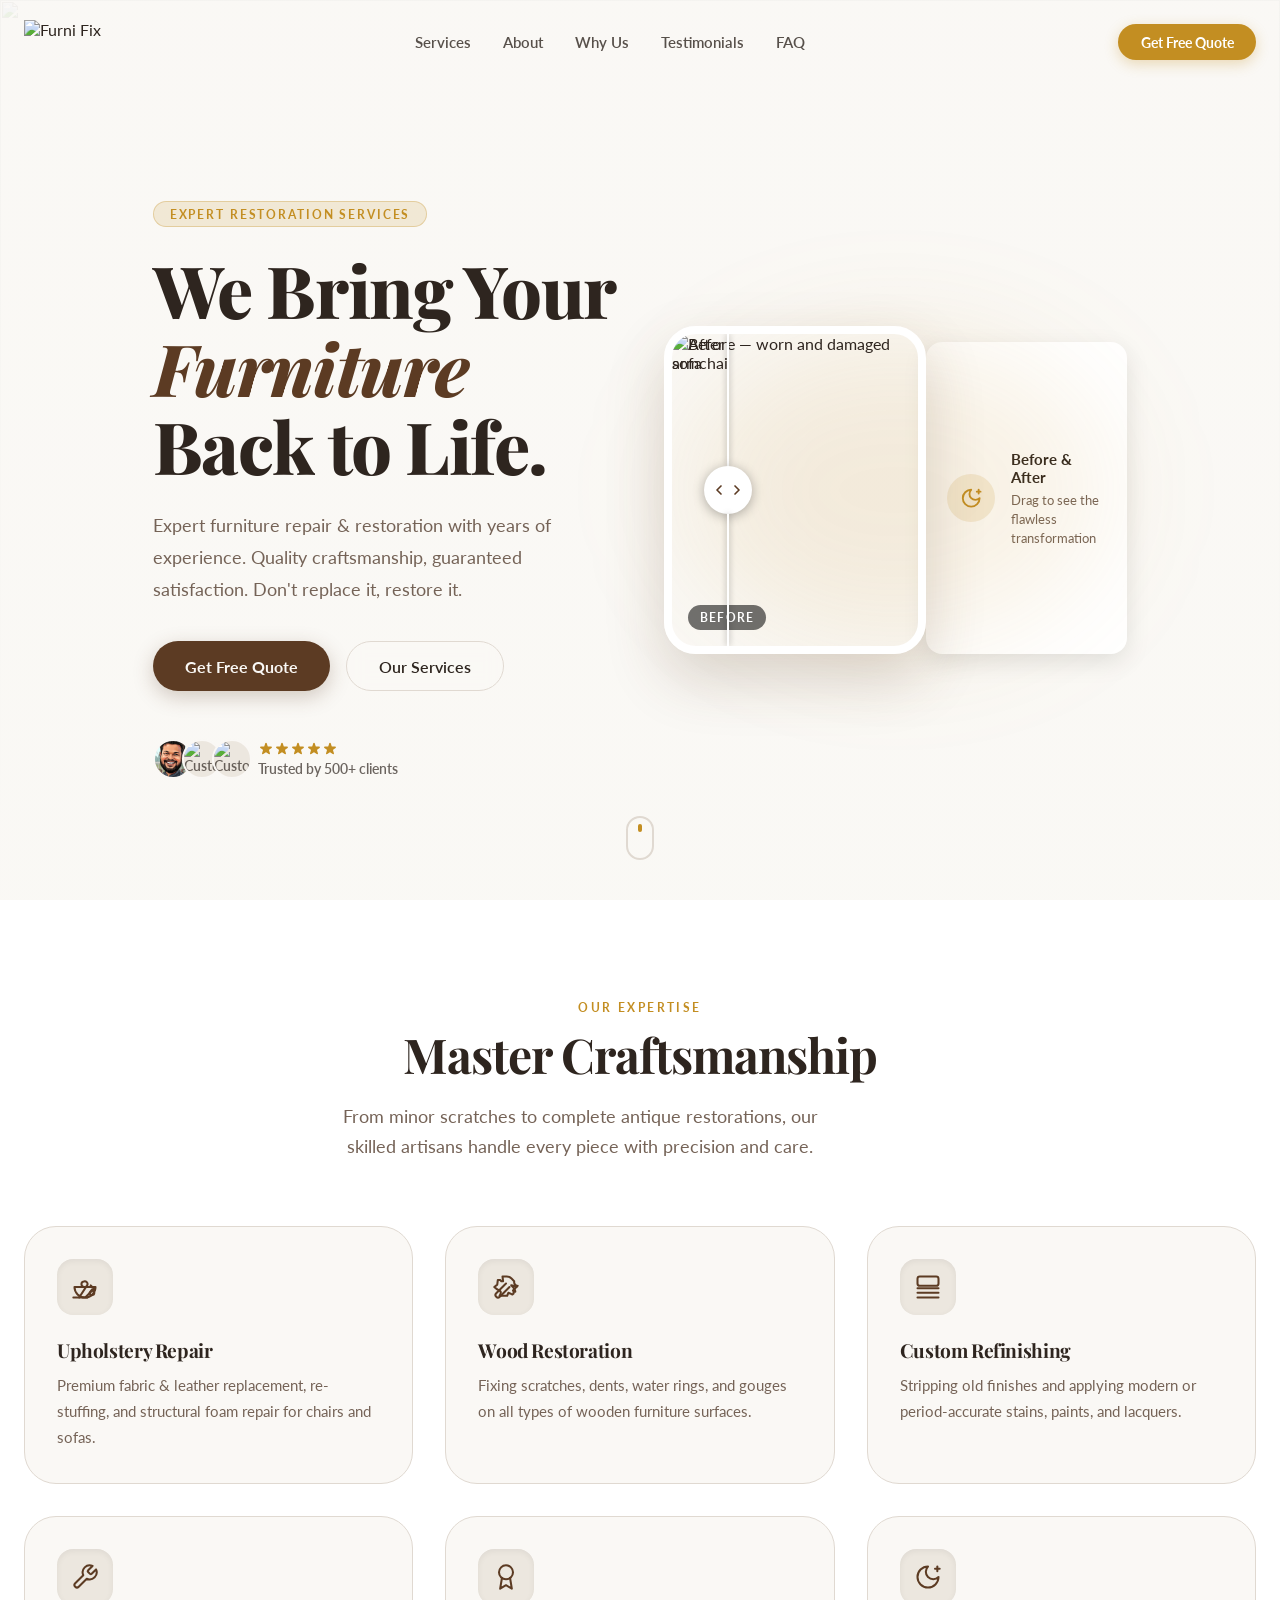
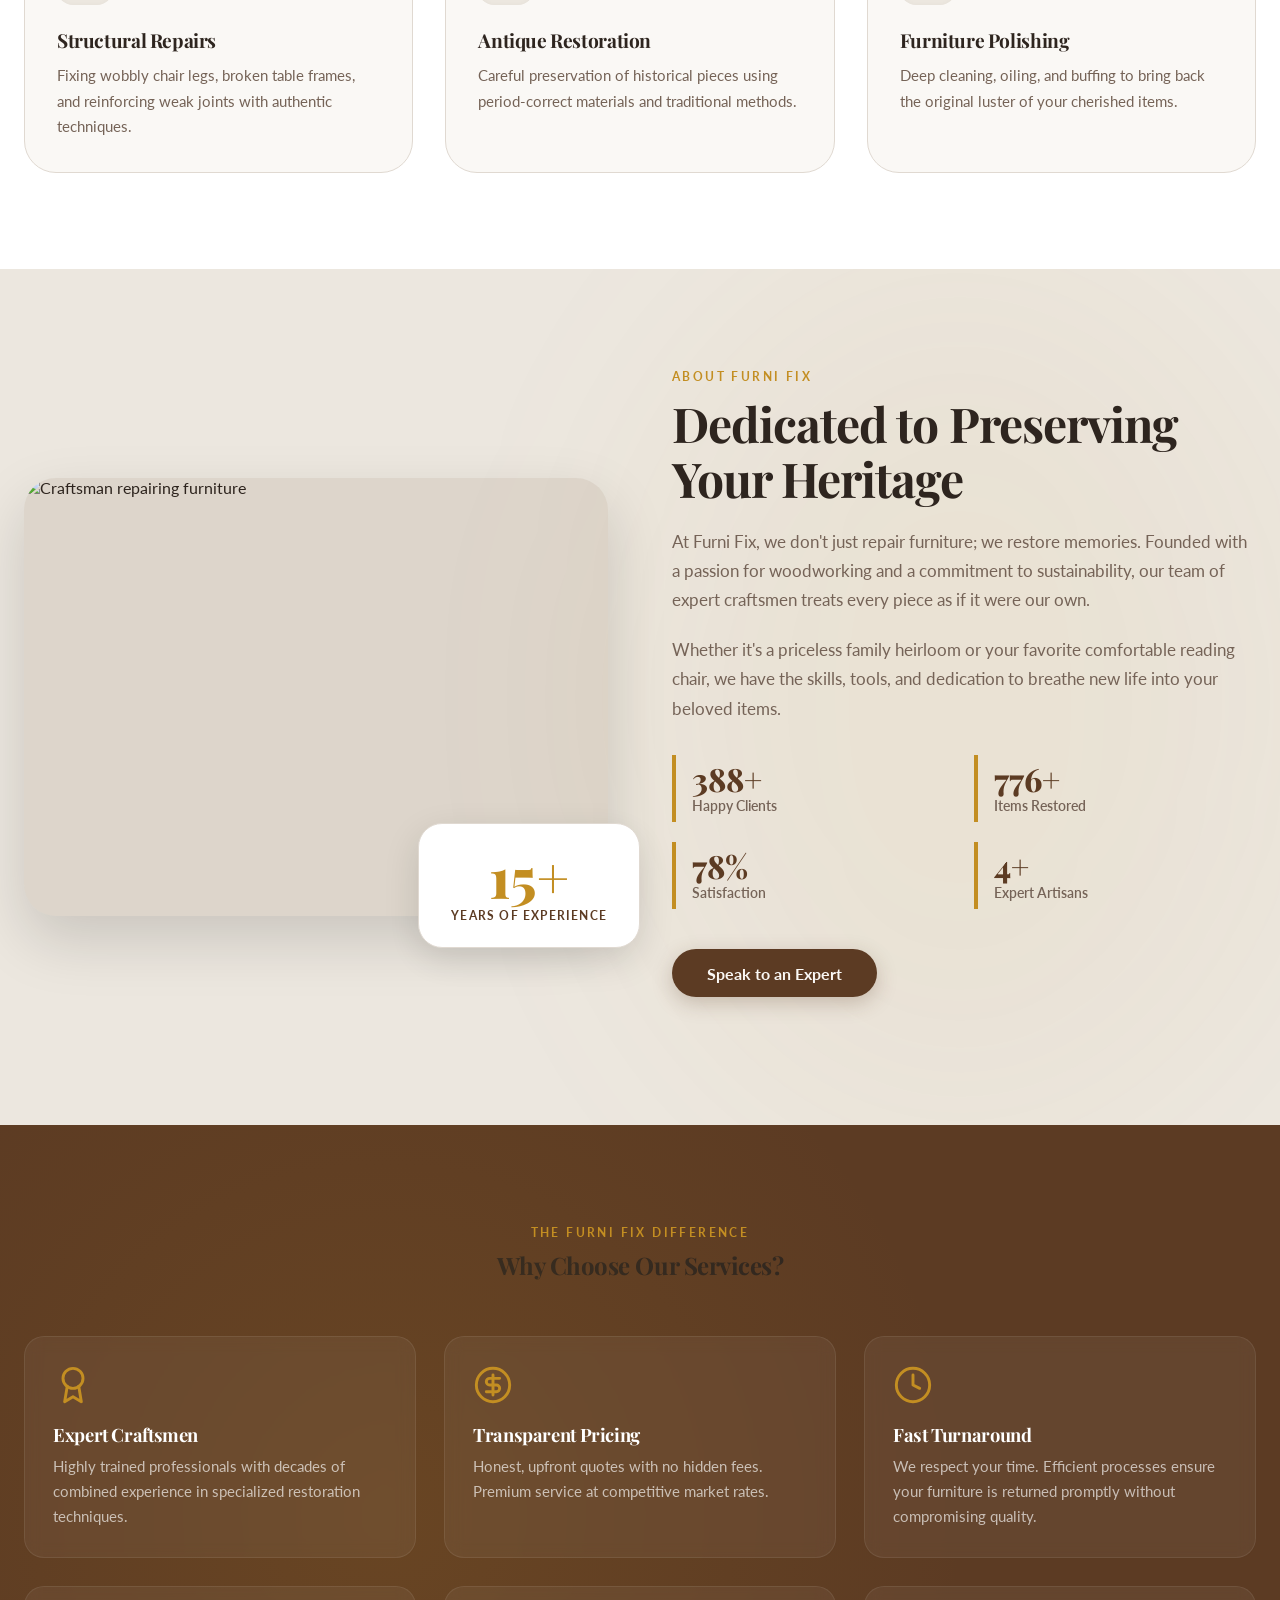
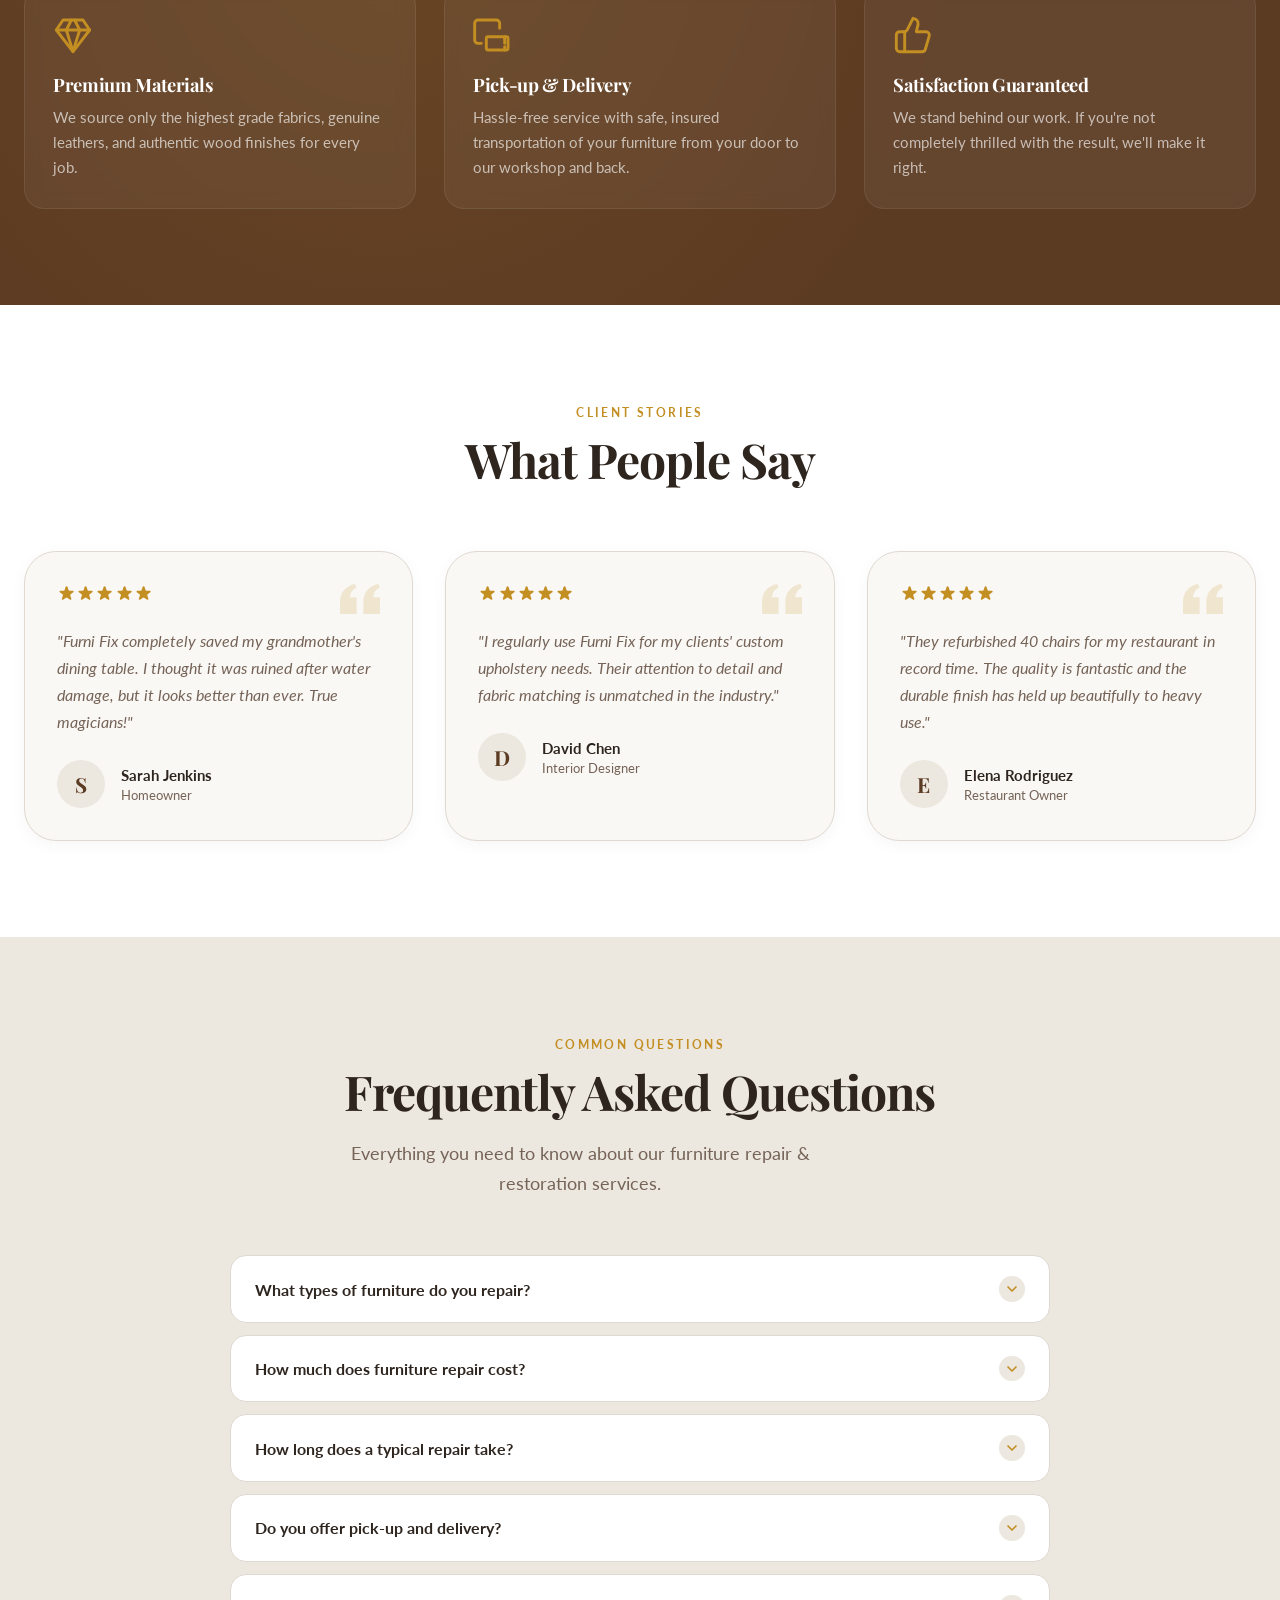
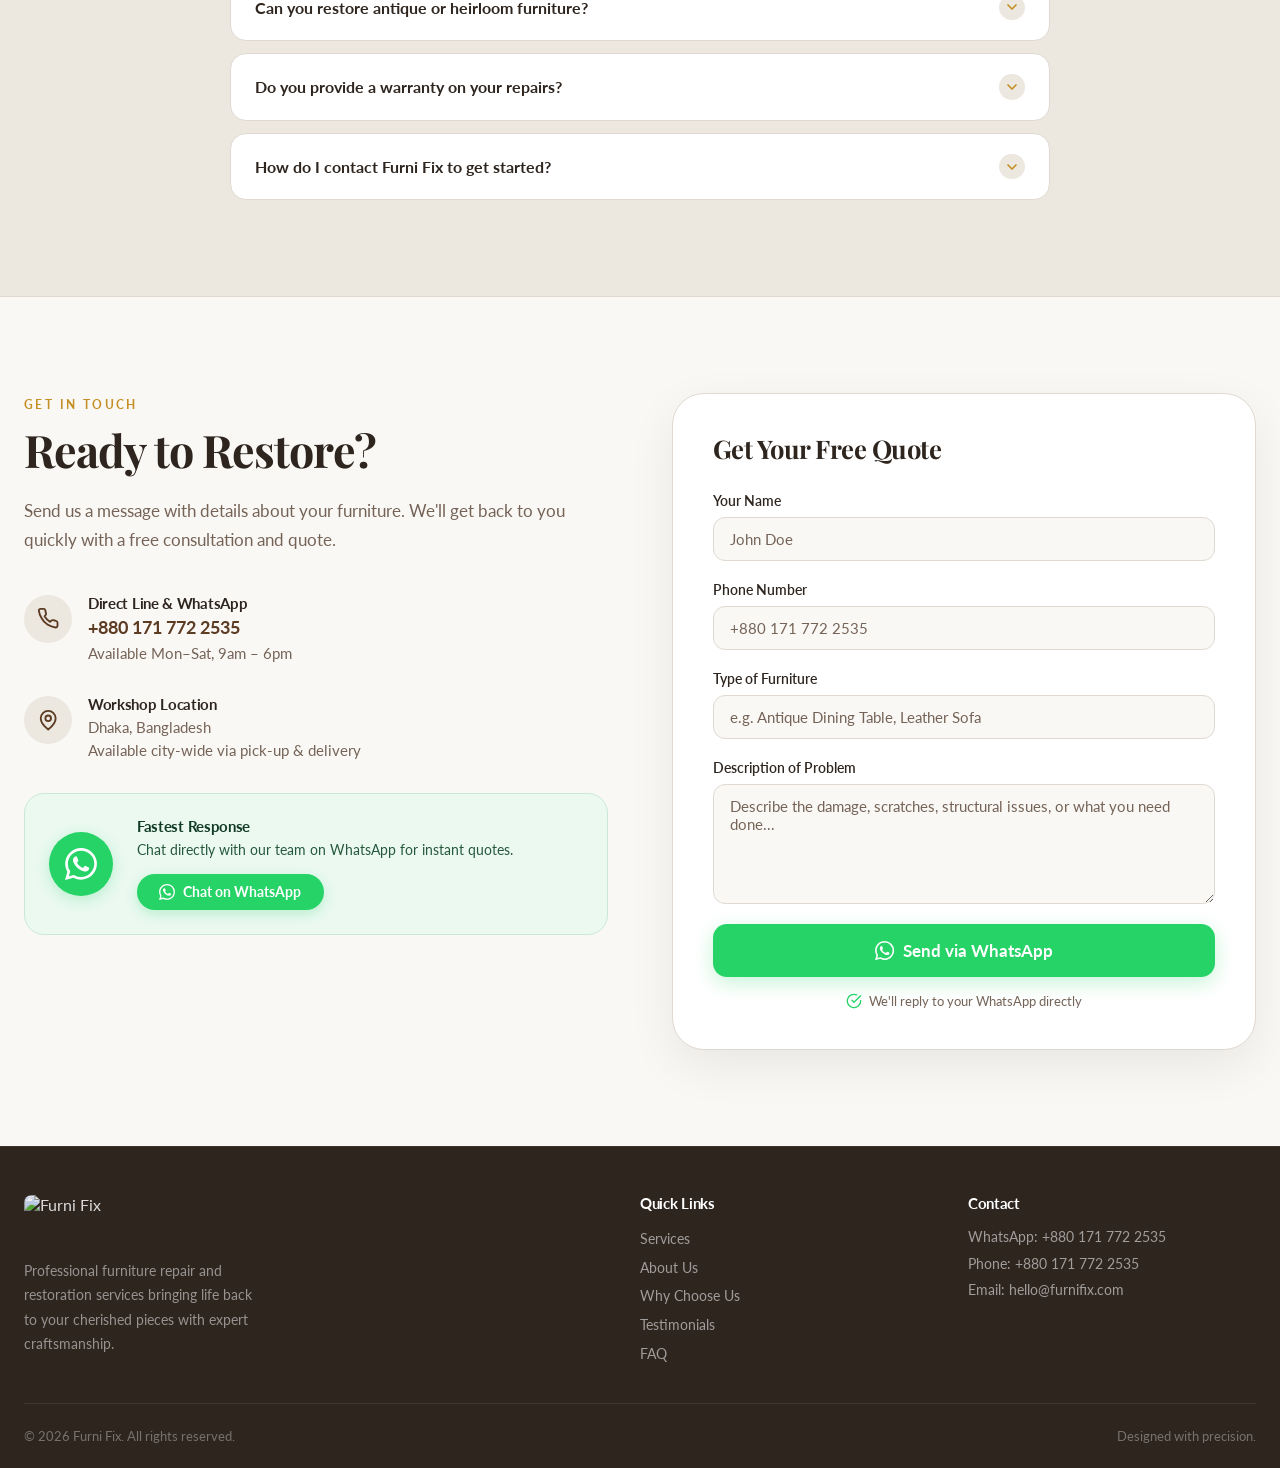
==== commit f8e102a3: "Update index.html" ====
--- a/v3/index.html
+++ b/v3/index.html
@@ -184,7 +184,7 @@
           </div>
           <div class="hero-proof">
             <div class="avatars">
-              <div class="avatar"><img src="/images/avatar1.png" alt="Customer" /></div>
+              <div class="avatar"><img src="/v3/images/avatar1.png" alt="Customer" /></div>
               <div class="avatar"><img src="https://images.unsplash.com/photo-1506794778202-cad84cf45f1d?auto=format&fit=crop&w=100&h=100&q=80" alt="Customer" /></div>
               <div class="avatar"><img src="https://images.unsplash.com/photo-1531746020798-e6953c6e8e04?auto=format&fit=crop&w=100&h=100&q=80" alt="Customer" /></div>
             </div>
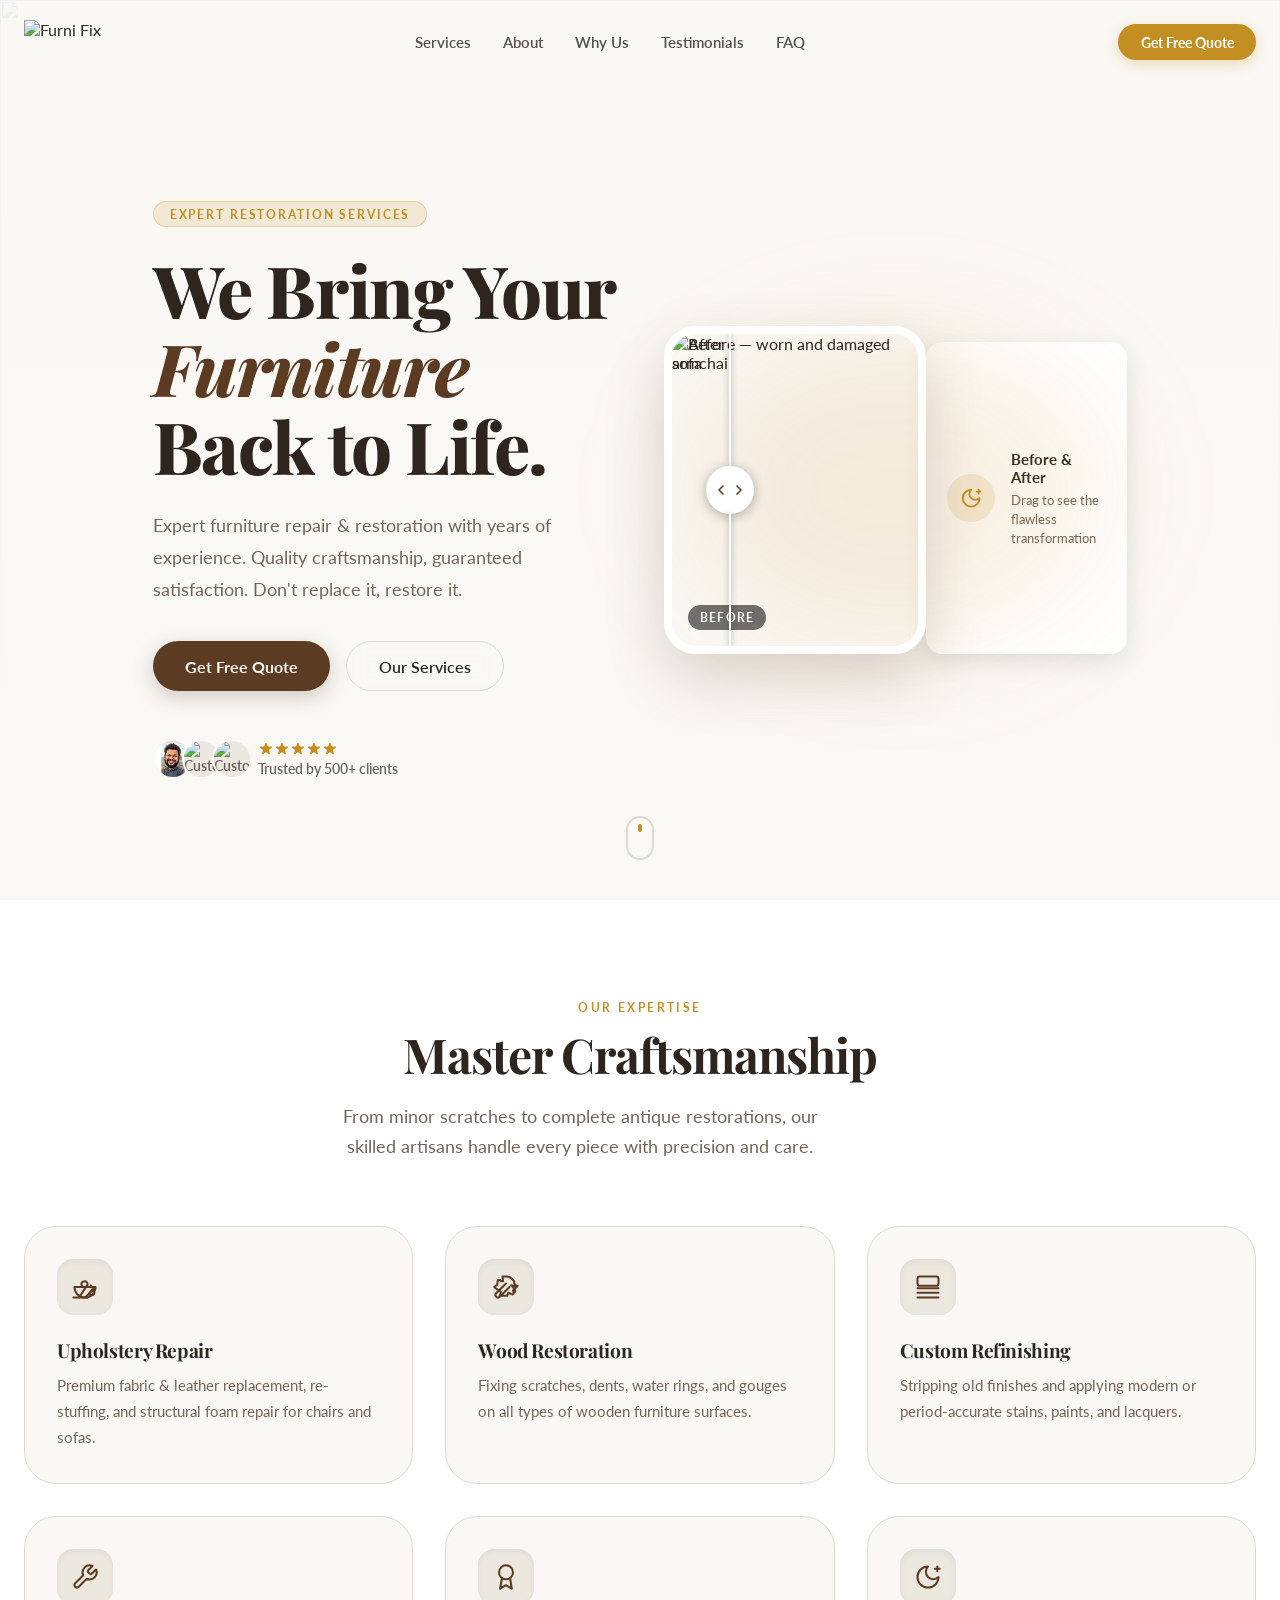
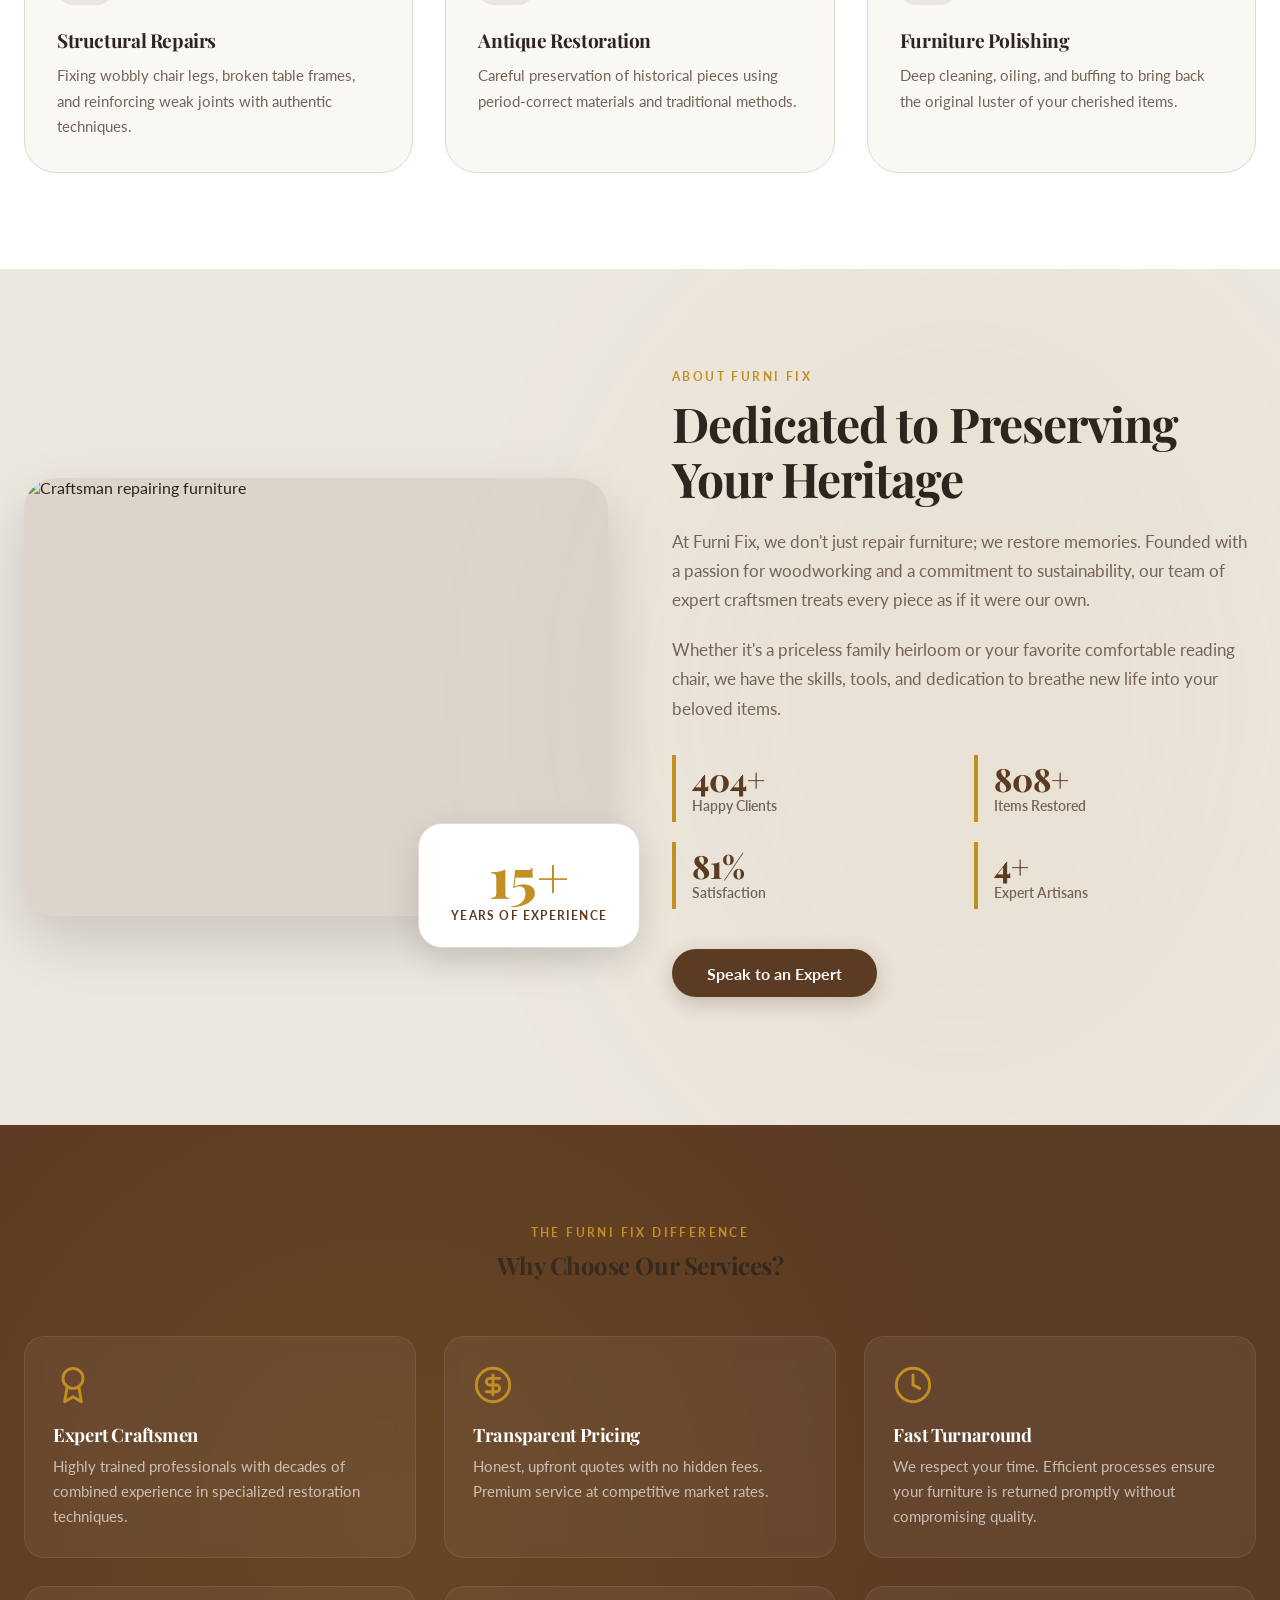
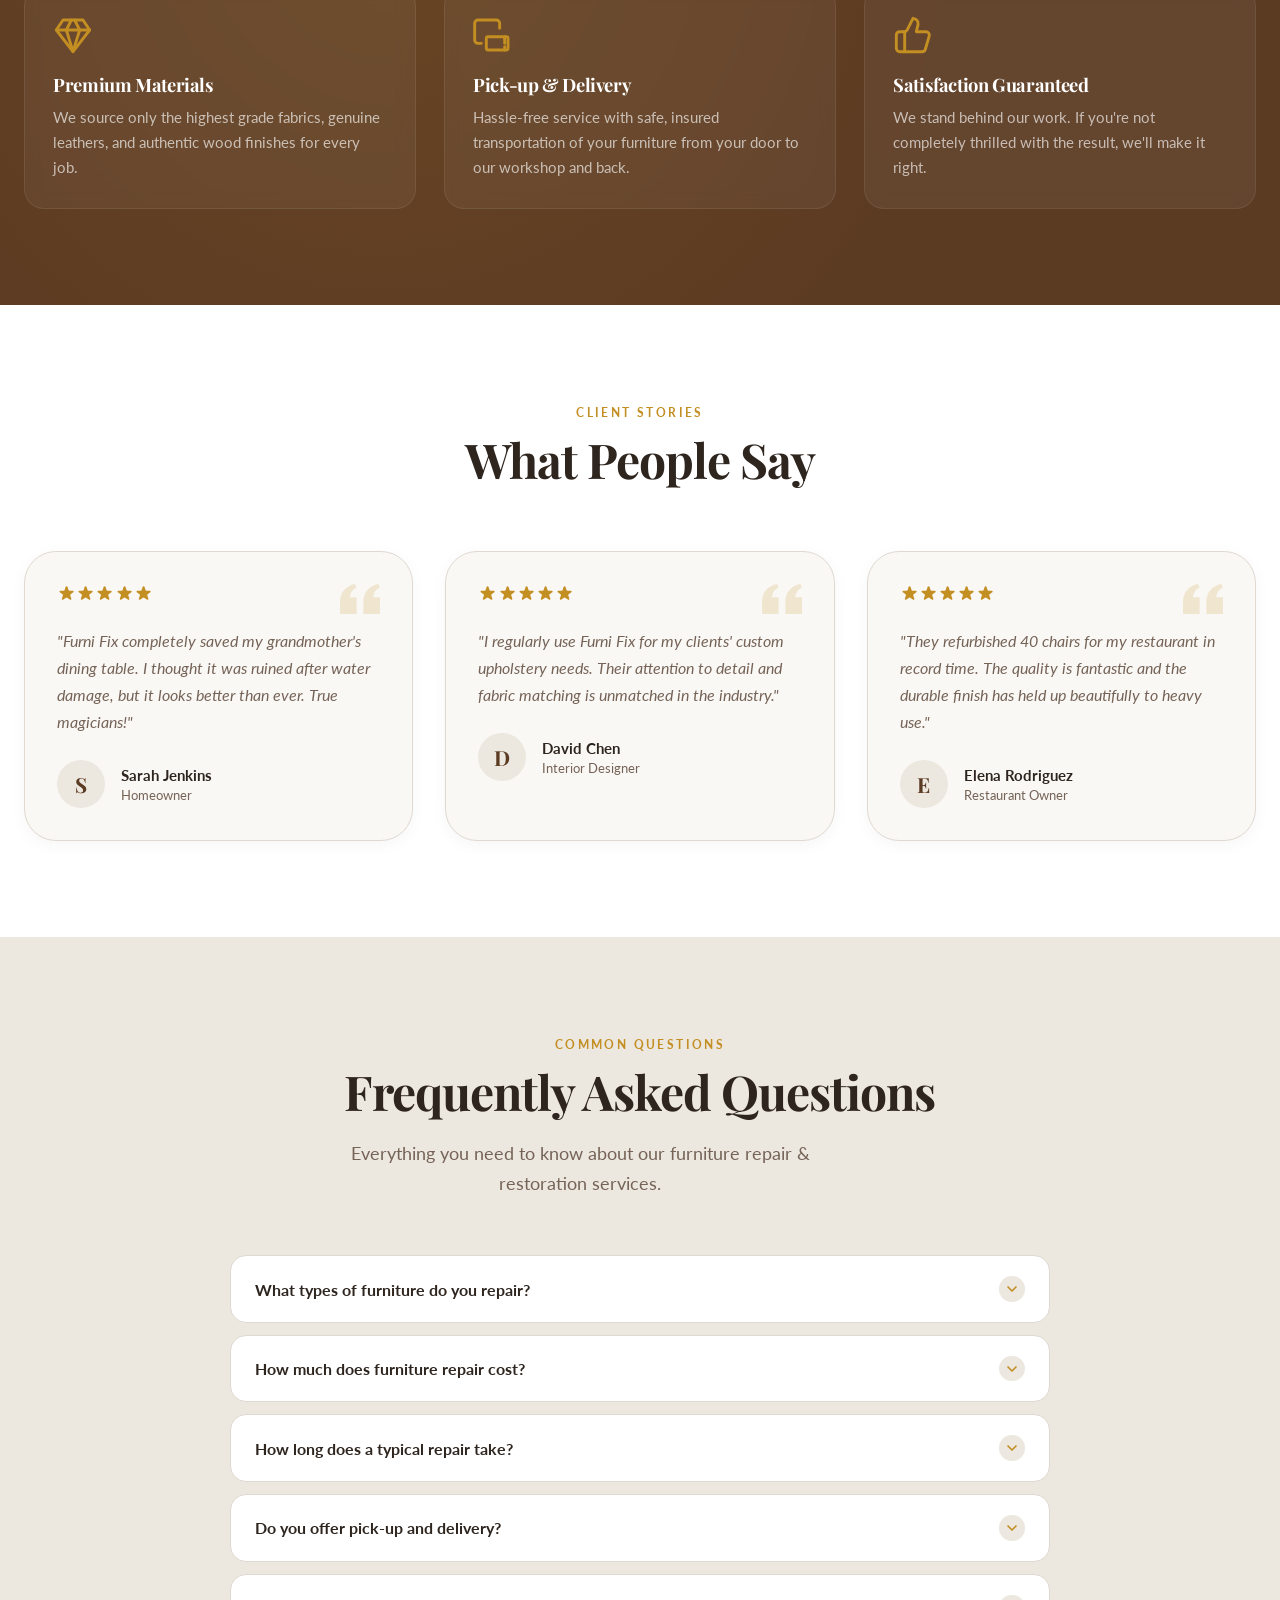
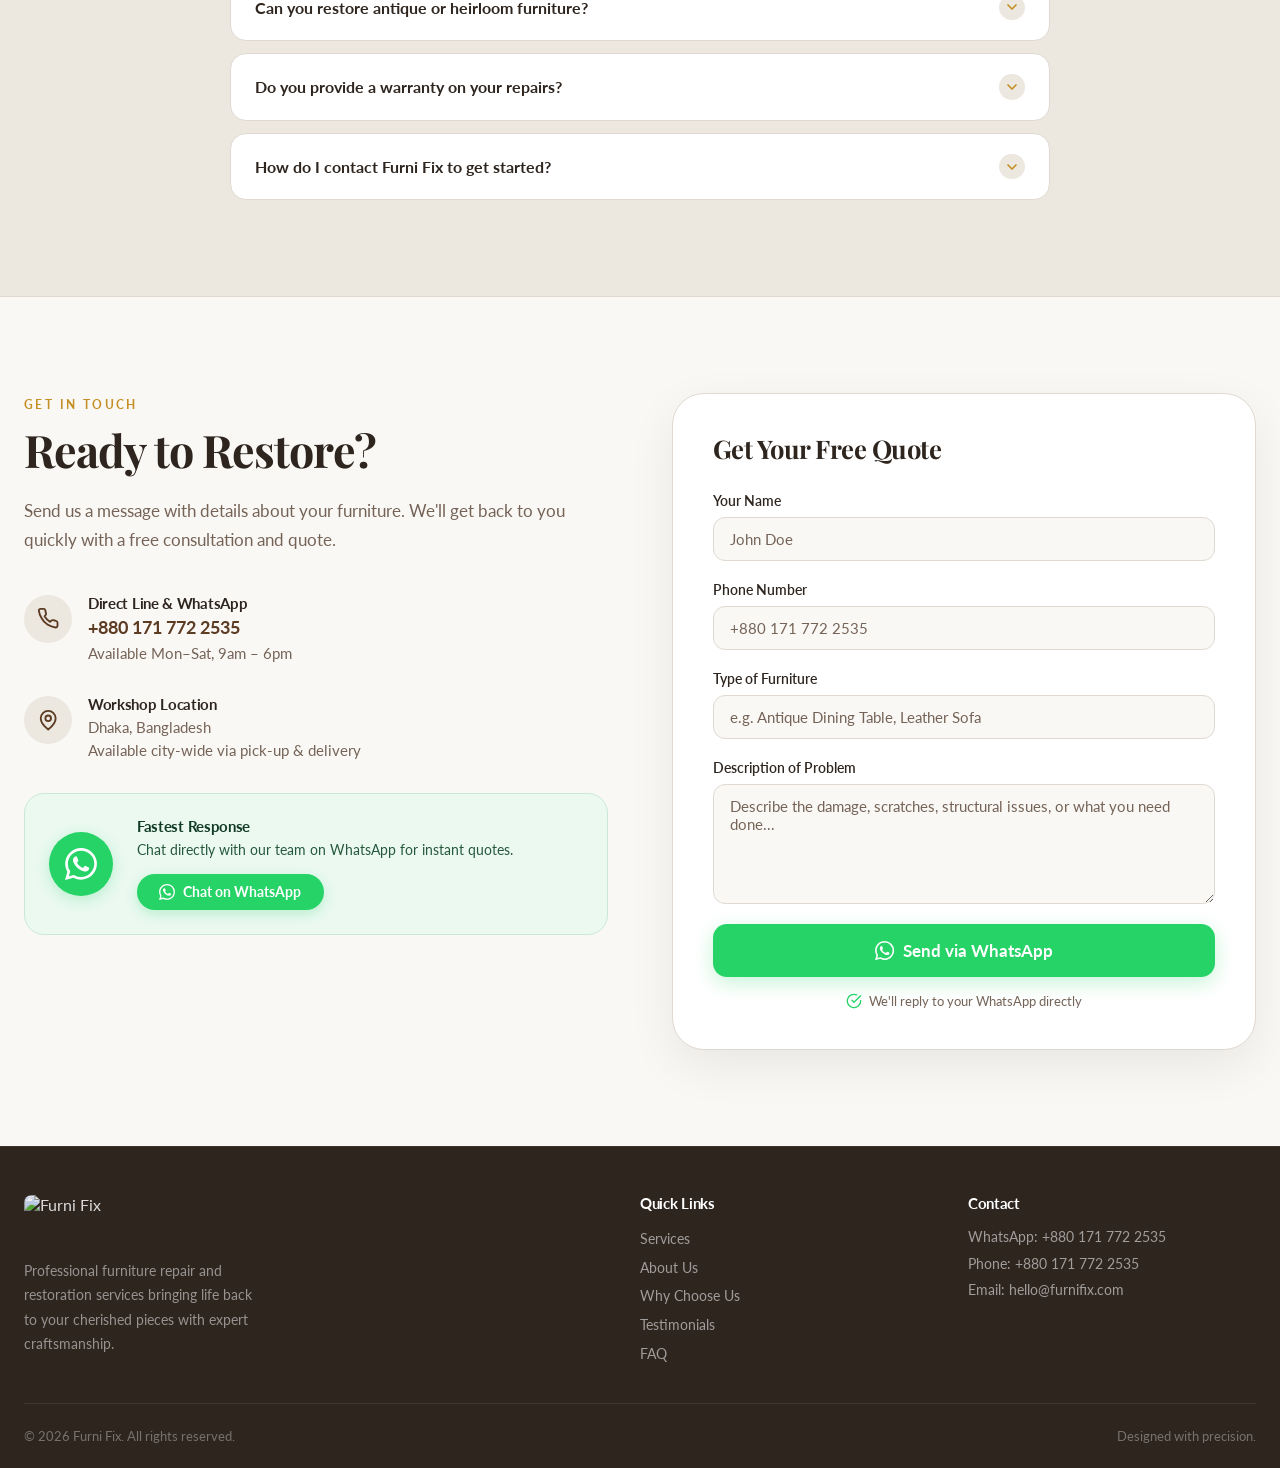
==== commit 0515150f: "Update index.html" ====
--- a/v3/index.html
+++ b/v3/index.html
@@ -184,7 +184,7 @@
           </div>
           <div class="hero-proof">
             <div class="avatars">
-              <div class="avatar"><img src="/v3/images/avatar1.png" alt="Customer" /></div>
+              <div class="avatar"><img src="/v3/images/avatar1.jpg" alt="Customer" /></div>
               <div class="avatar"><img src="https://images.unsplash.com/photo-1506794778202-cad84cf45f1d?auto=format&fit=crop&w=100&h=100&q=80" alt="Customer" /></div>
               <div class="avatar"><img src="https://images.unsplash.com/photo-1531746020798-e6953c6e8e04?auto=format&fit=crop&w=100&h=100&q=80" alt="Customer" /></div>
             </div>
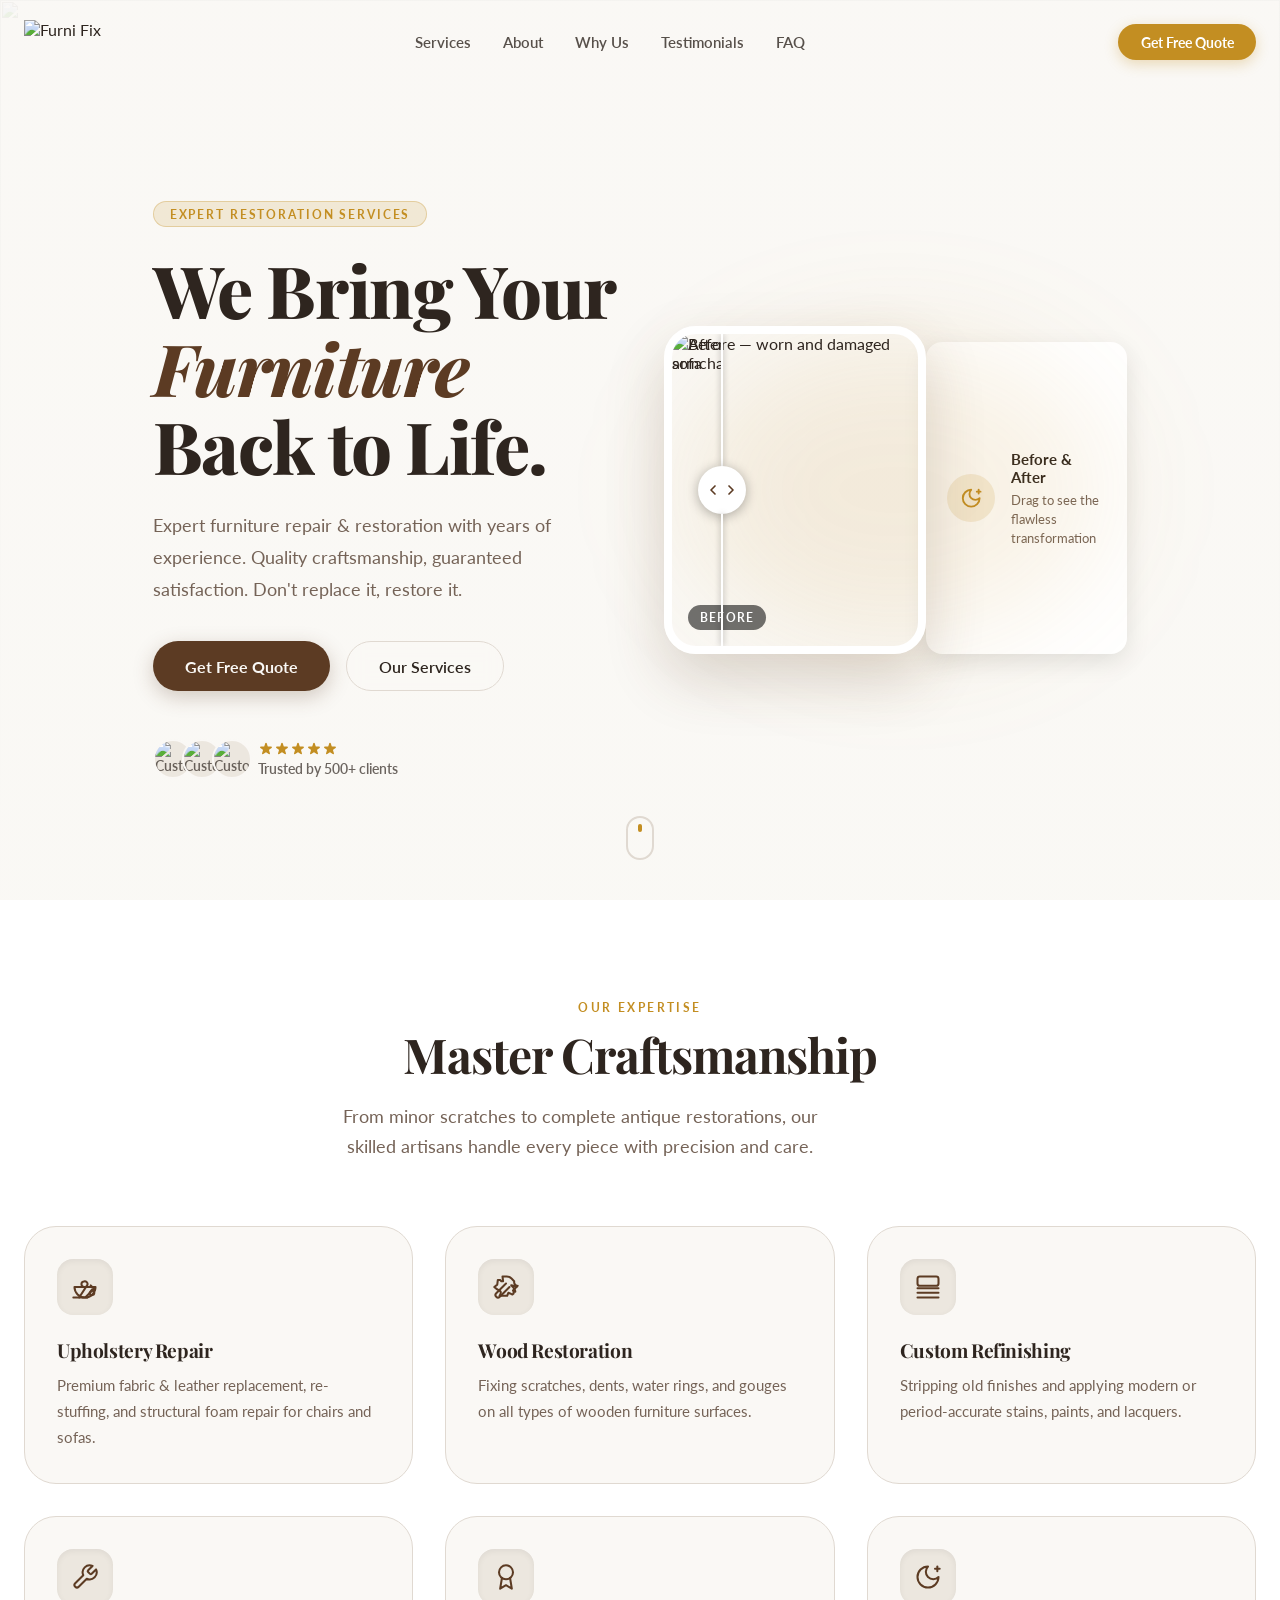
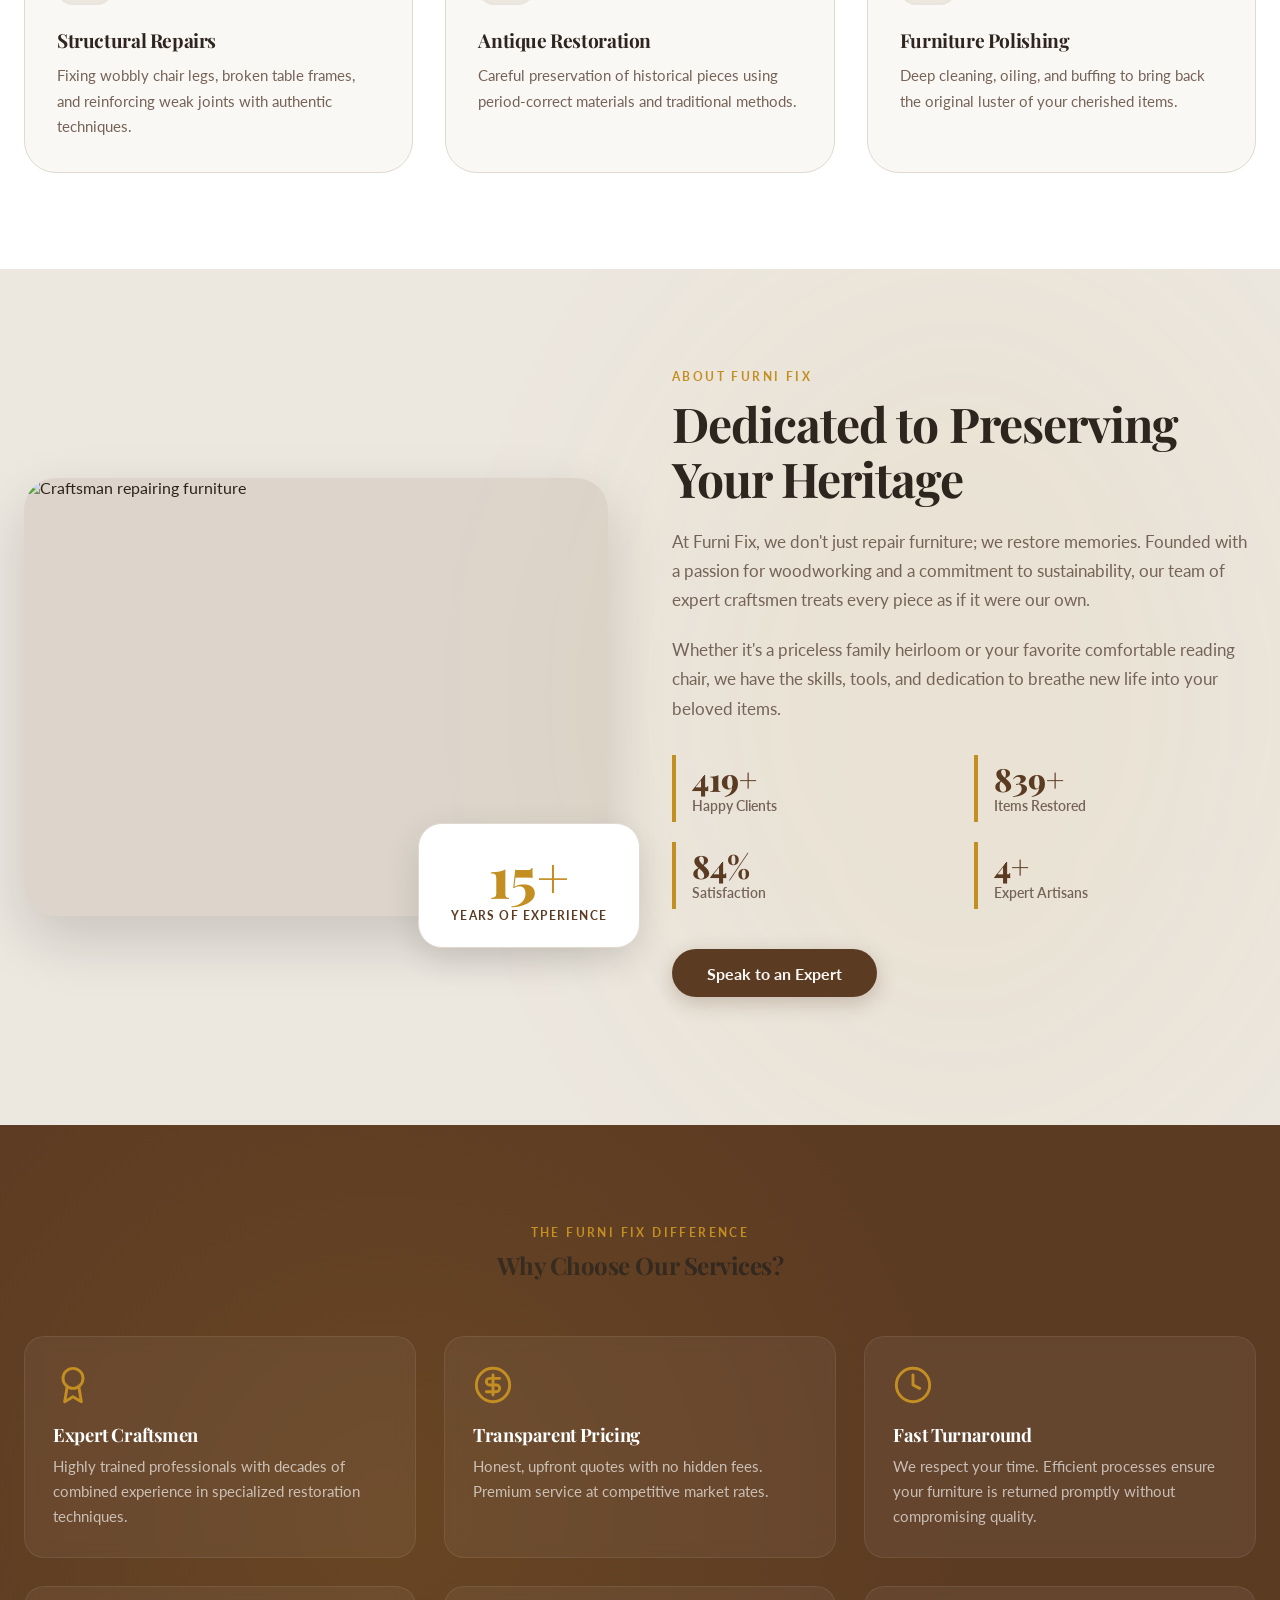
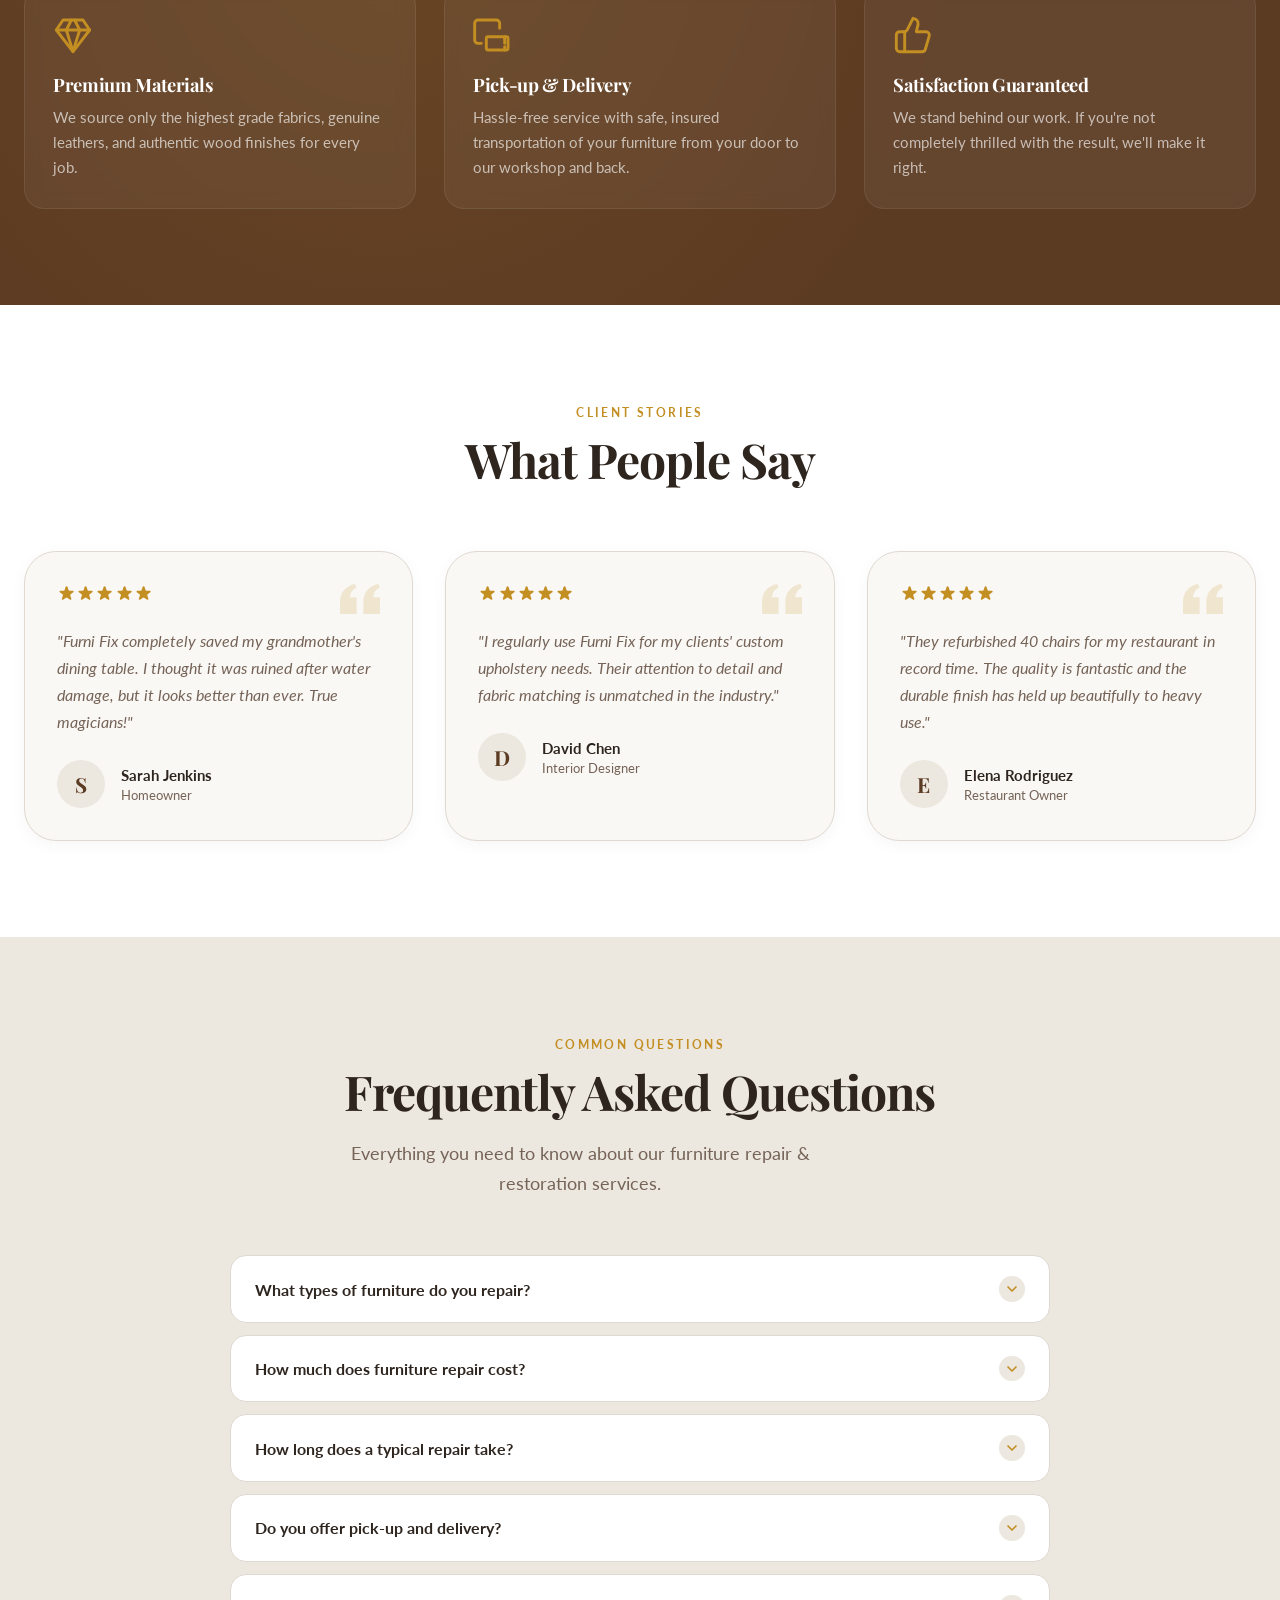
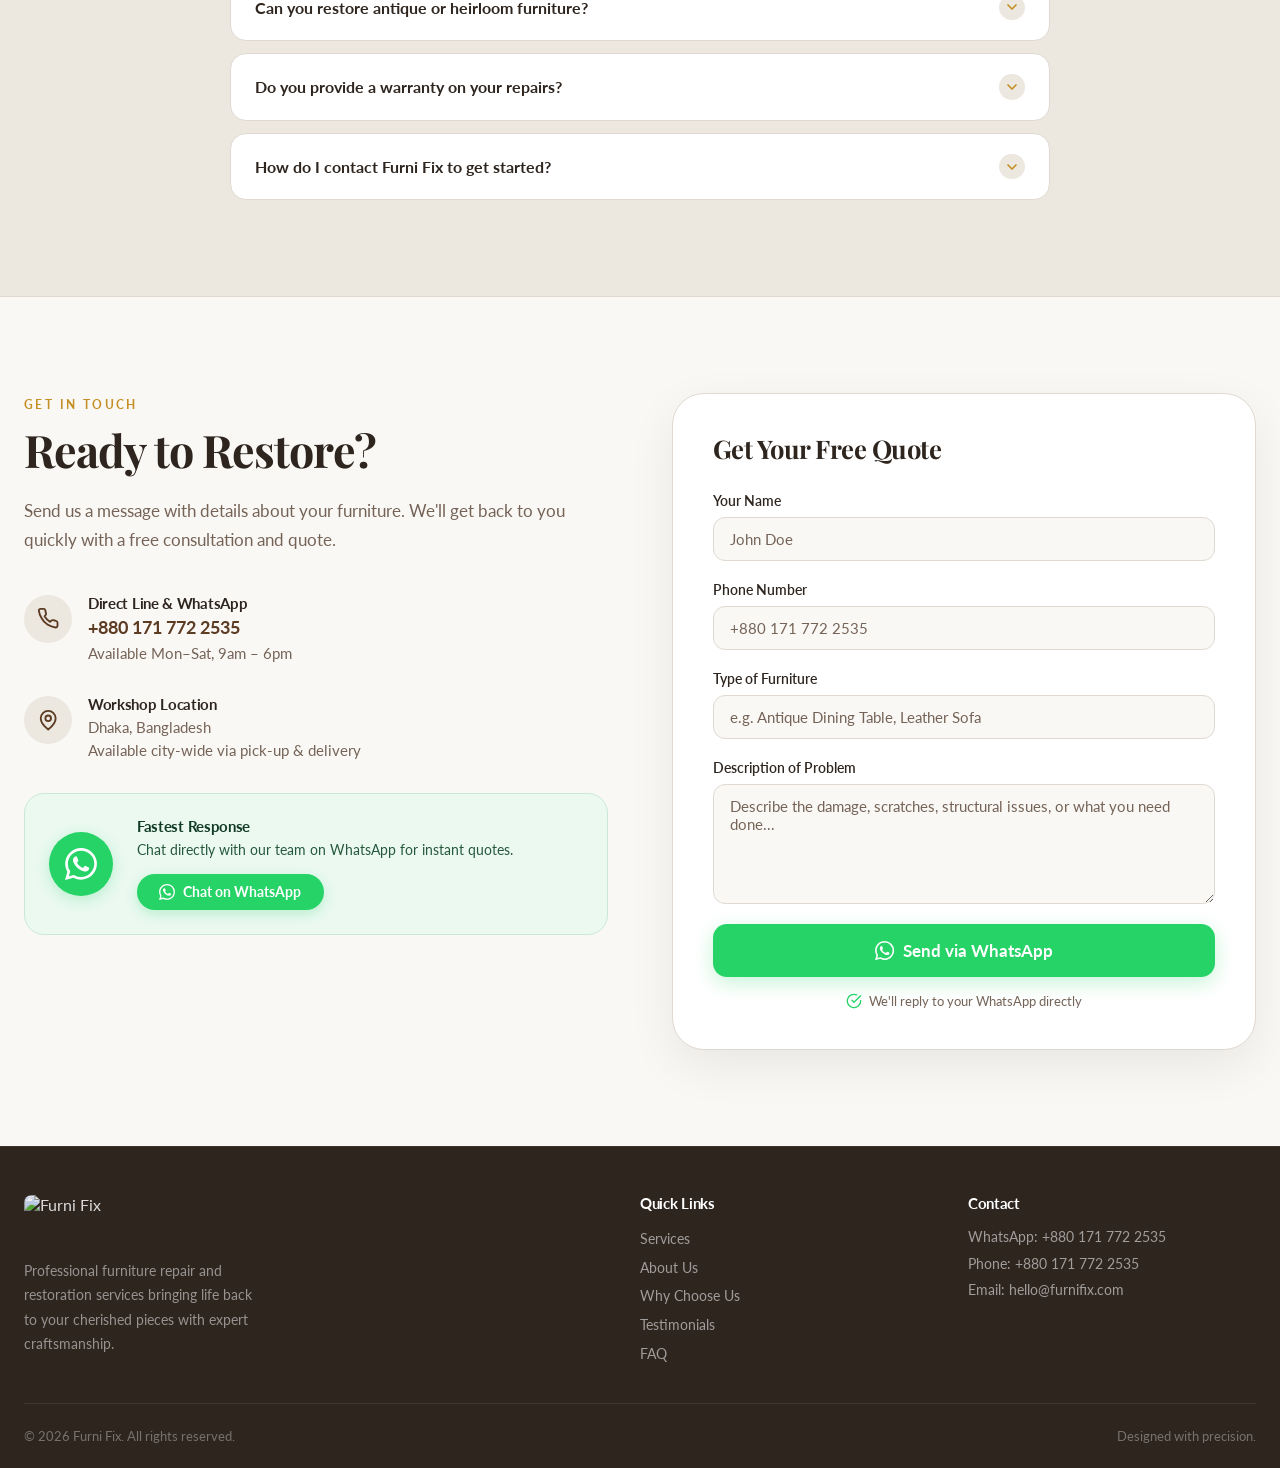
==== commit 33b66891: "Update index.html" ====
--- a/v3/index.html
+++ b/v3/index.html
@@ -184,7 +184,7 @@
           </div>
           <div class="hero-proof">
             <div class="avatars">
-              <div class="avatar"><img src="/v3/images/avatar1.jpg" alt="Customer" /></div>
+              <div class="avatar"><img src="https://images.unsplash.com/photo-1534528741775-53994a69daeb?auto=format&fit=crop&w=100&h=100&q=80" alt="Customer" /></div>
               <div class="avatar"><img src="https://images.unsplash.com/photo-1506794778202-cad84cf45f1d?auto=format&fit=crop&w=100&h=100&q=80" alt="Customer" /></div>
               <div class="avatar"><img src="https://images.unsplash.com/photo-1531746020798-e6953c6e8e04?auto=format&fit=crop&w=100&h=100&q=80" alt="Customer" /></div>
             </div>
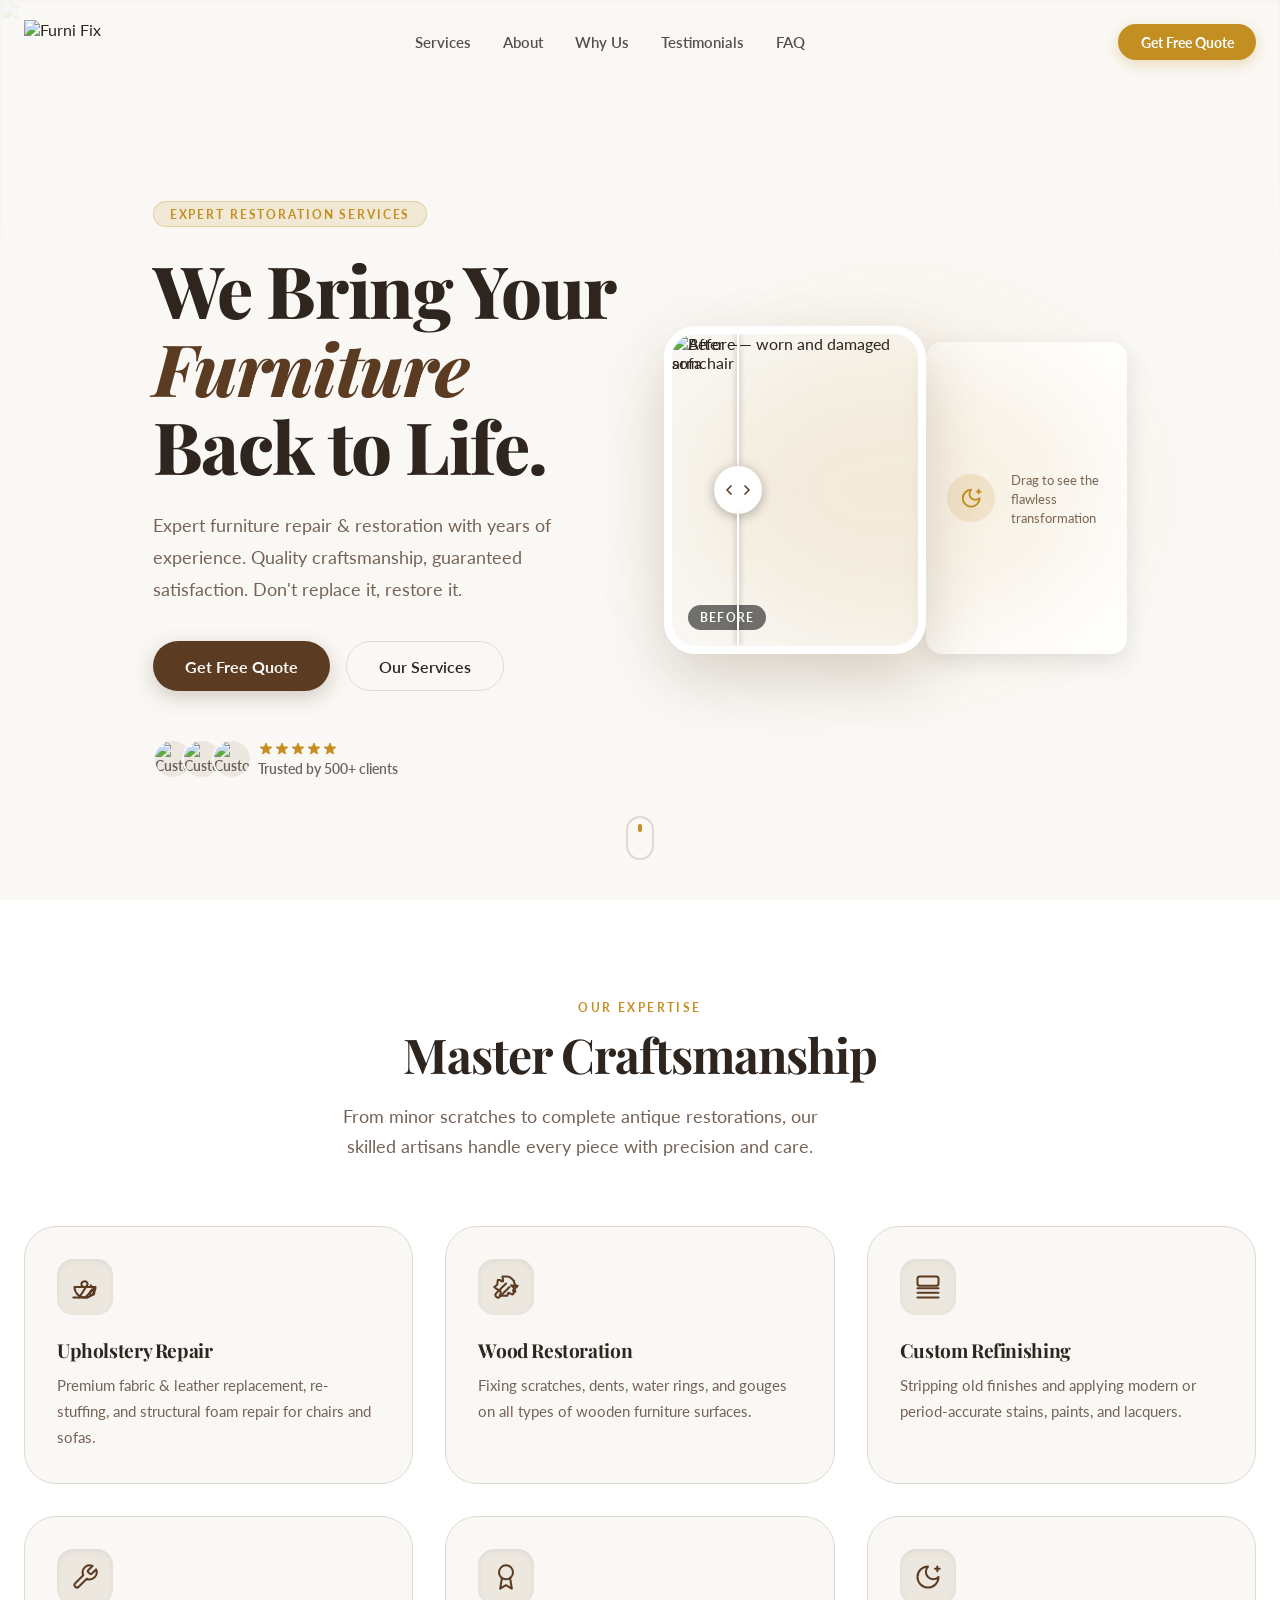
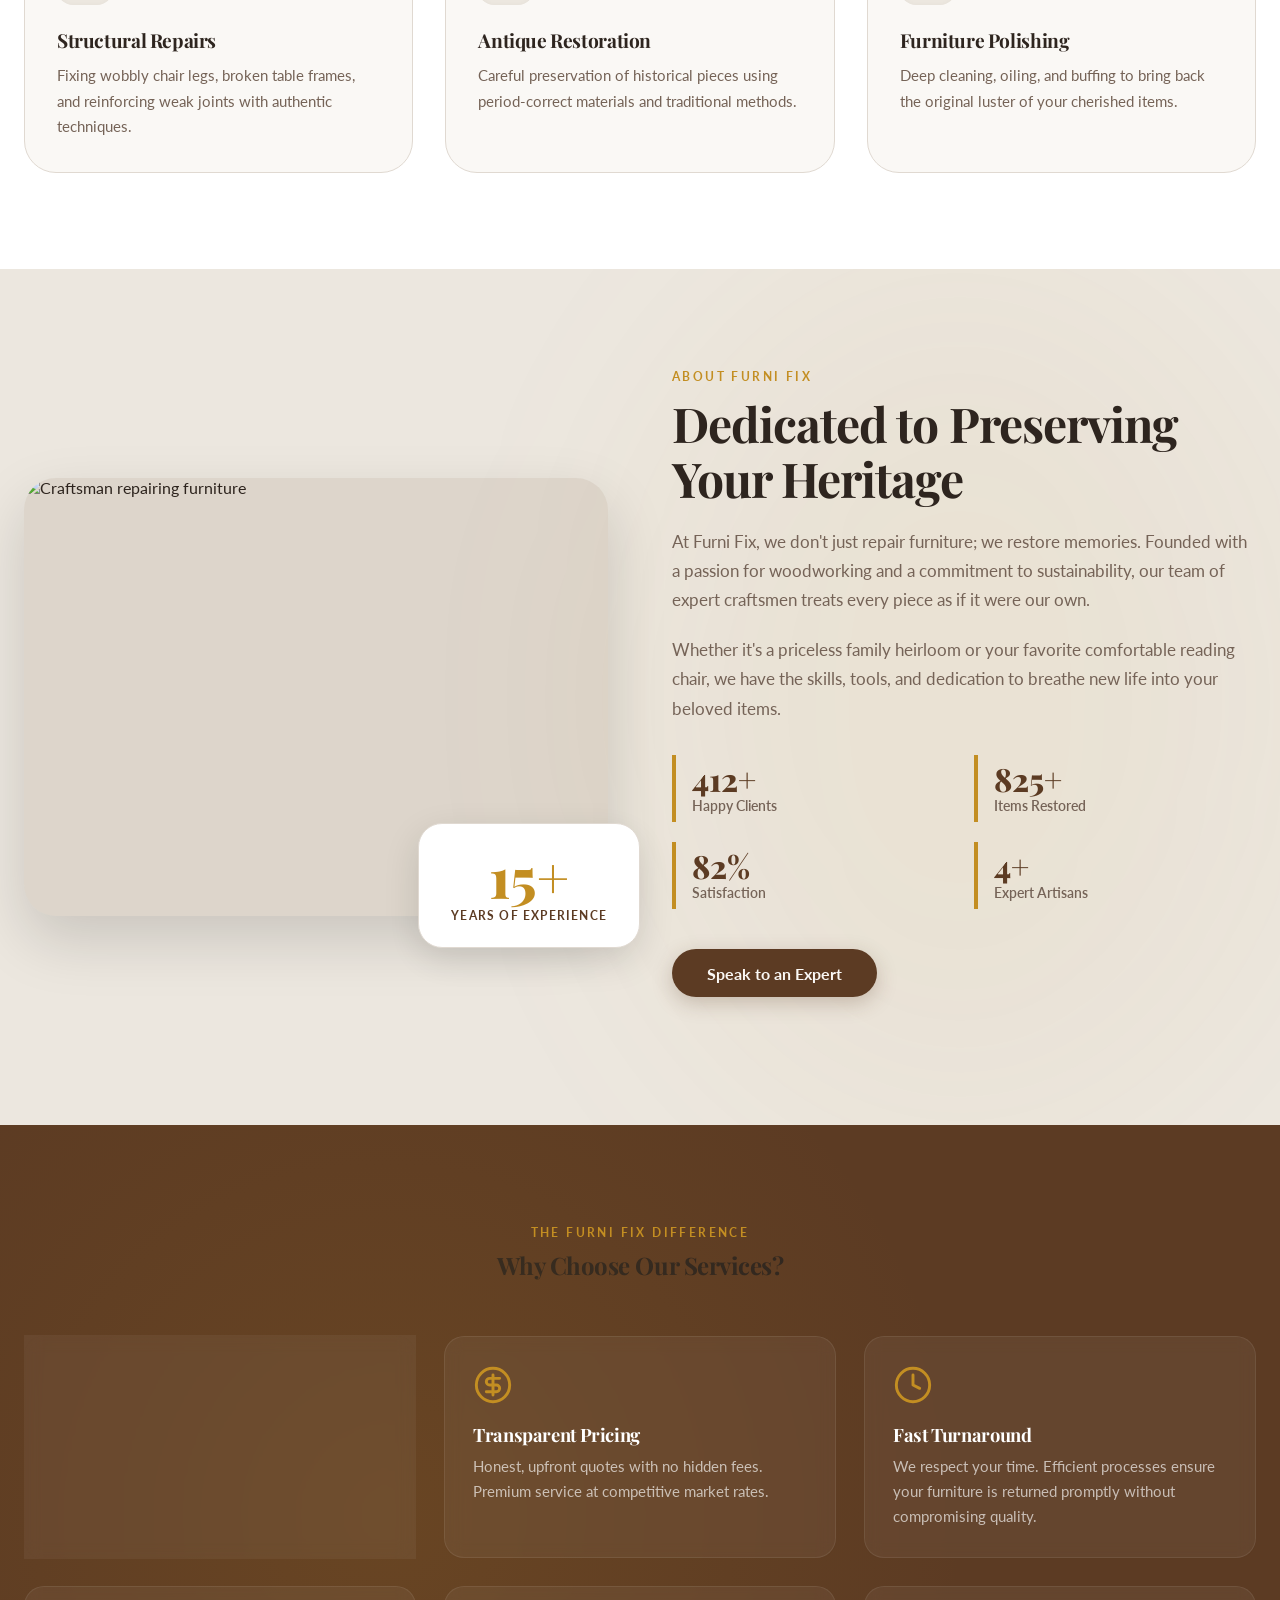
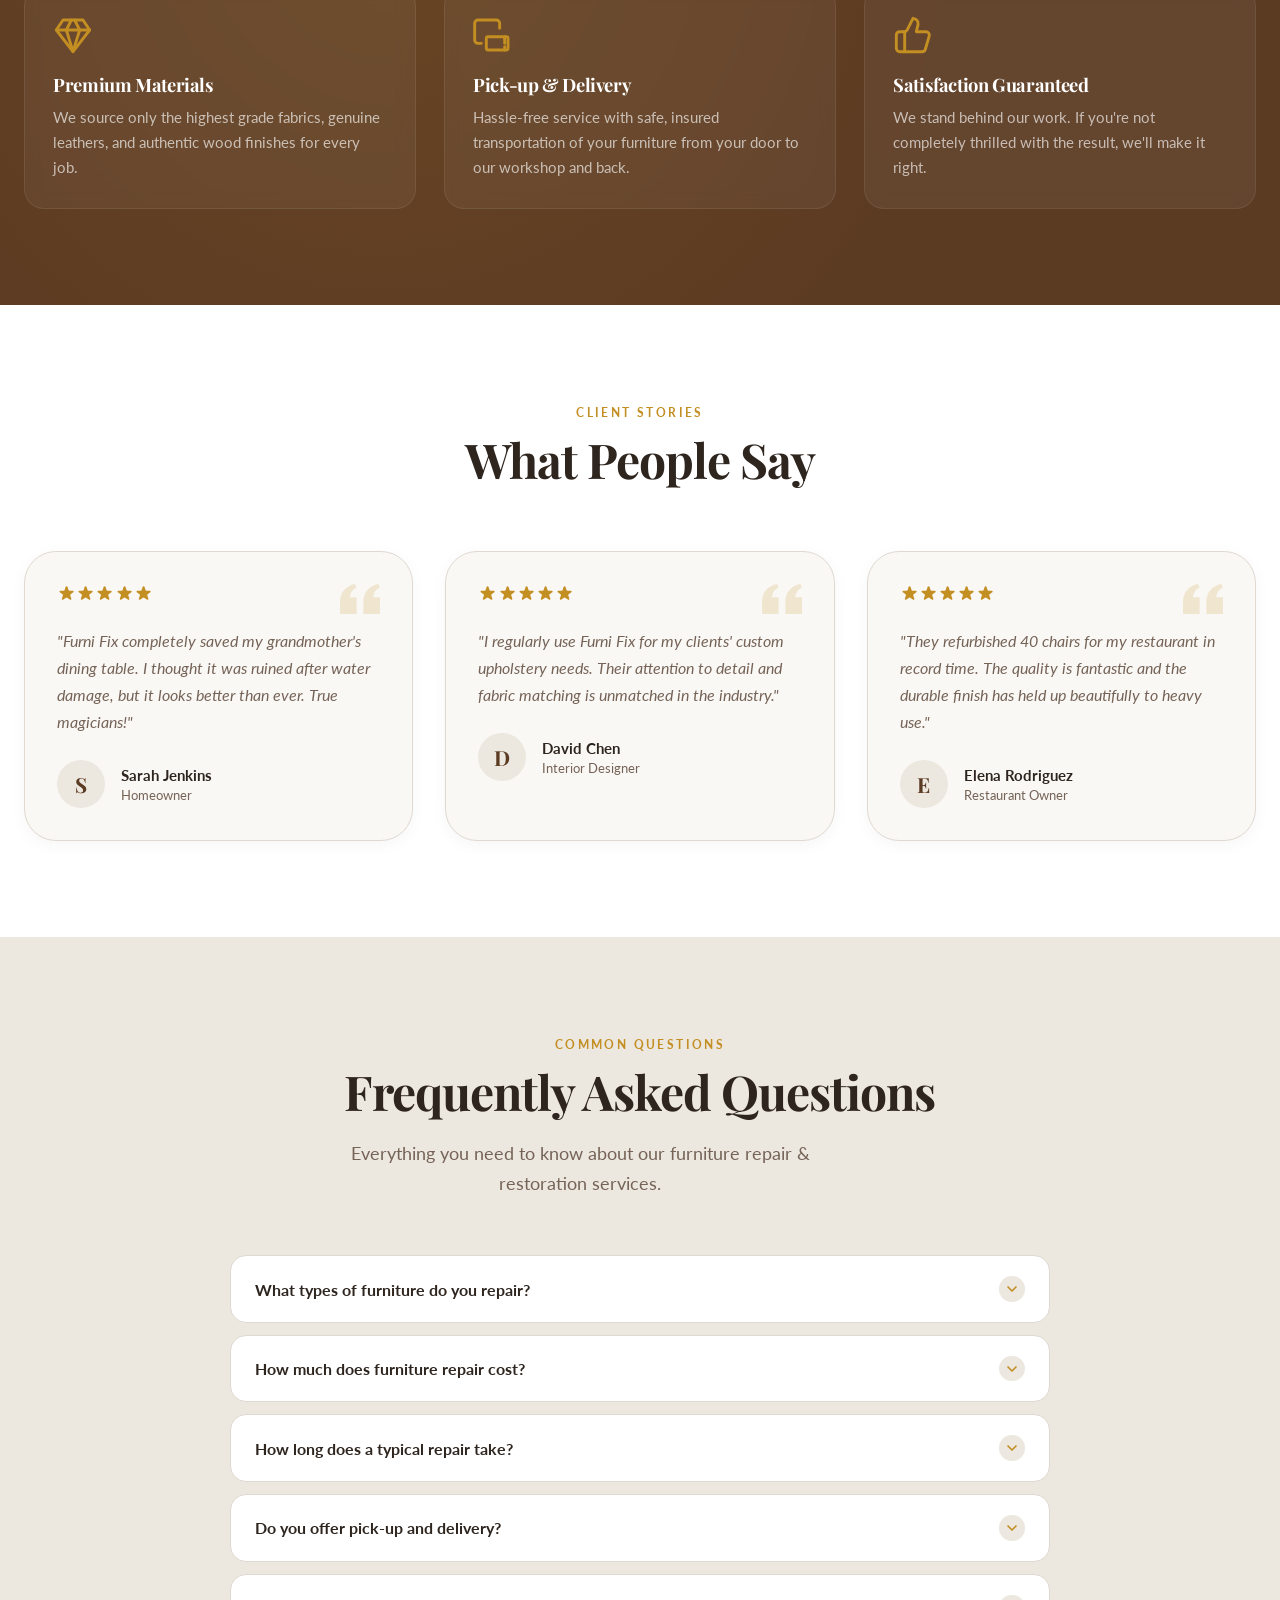
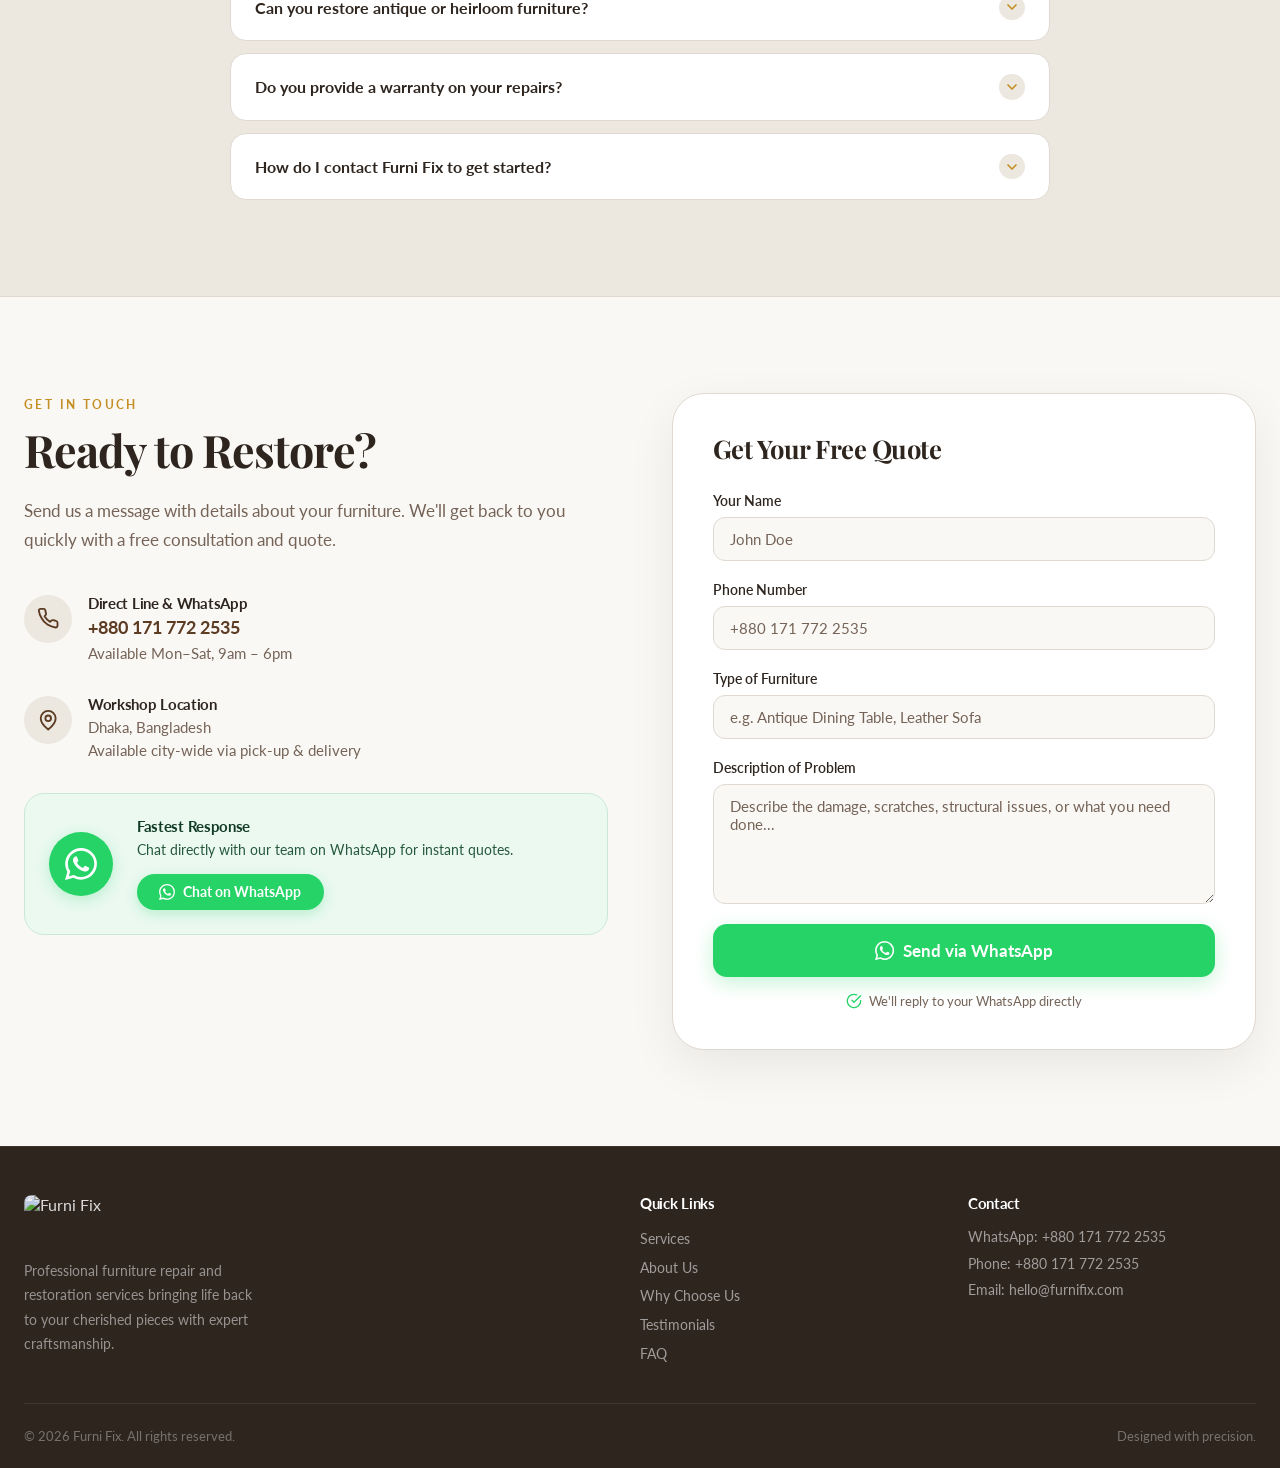
==== commit c104f100: "Update index.html" ====
--- a/v3/index.html
+++ b/v3/index.html
@@ -232,7 +232,7 @@
               <svg xmlns="http://www.w3.org/2000/svg" viewBox="0 0 24 24" fill="none" stroke="currentColor" stroke-width="2" stroke-linecap="round" stroke-linejoin="round"><path d="M12 3a6 6 0 0 0 9 9 9 9 0 1 1-9-9Z"/><path d="M20 3v4"/><path d="M22 5h-4"/></svg>
             </div>
             <div>
-              <strong>Before &amp; After</strong>
+              
               <span>Drag to see the flawless transformation</span>
             </div>
           </div>
